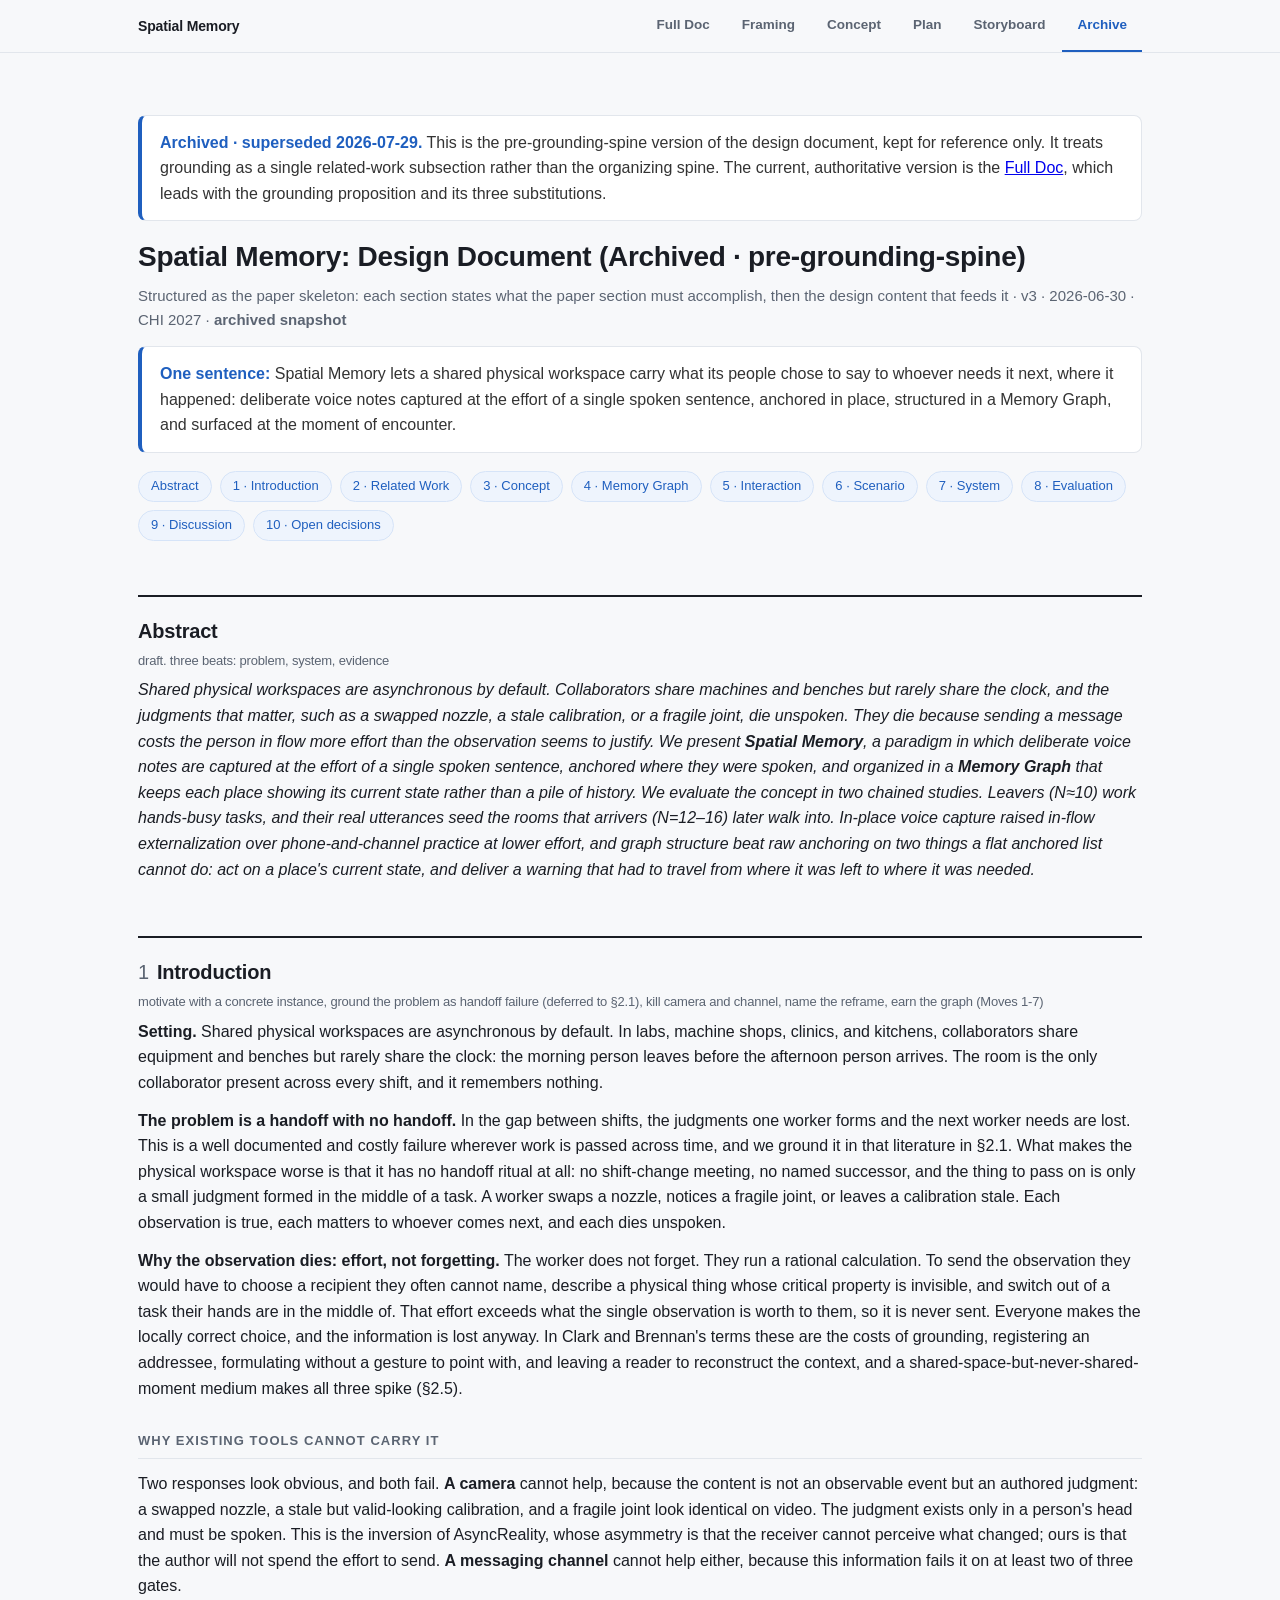
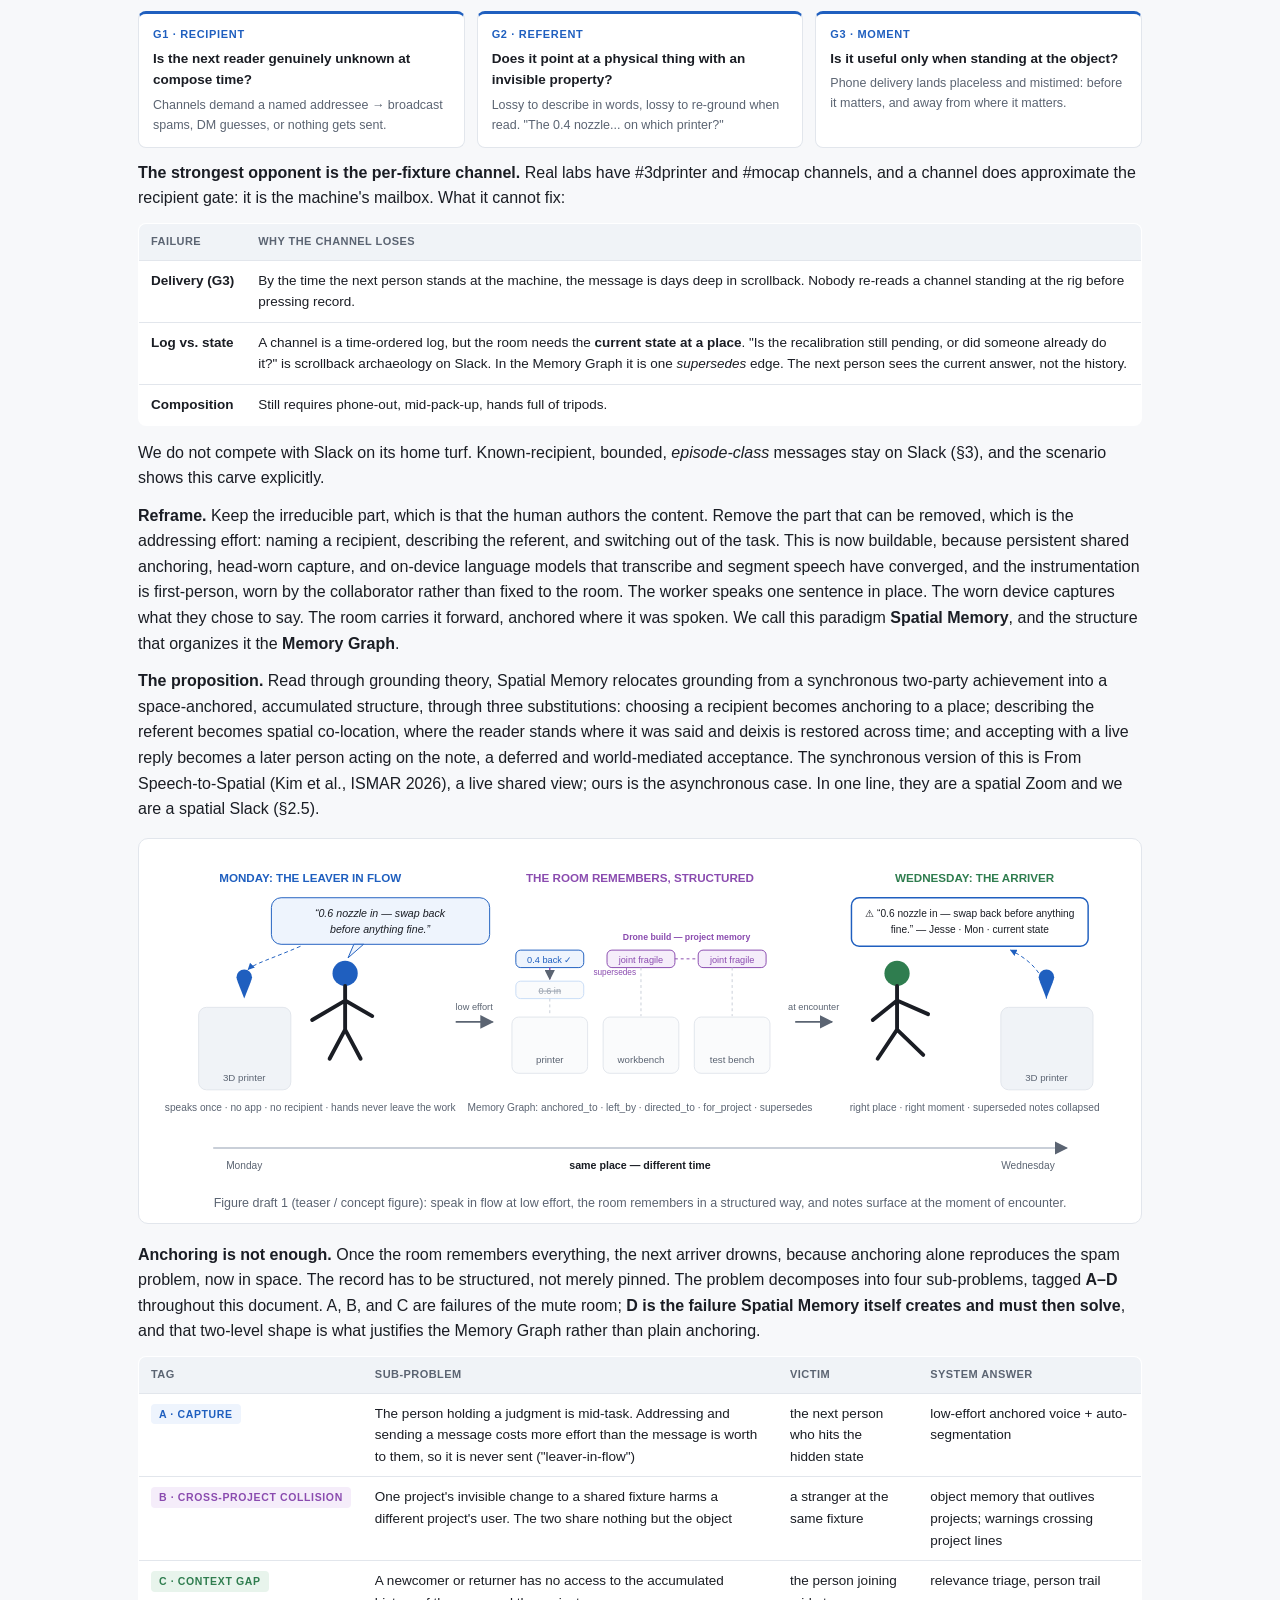
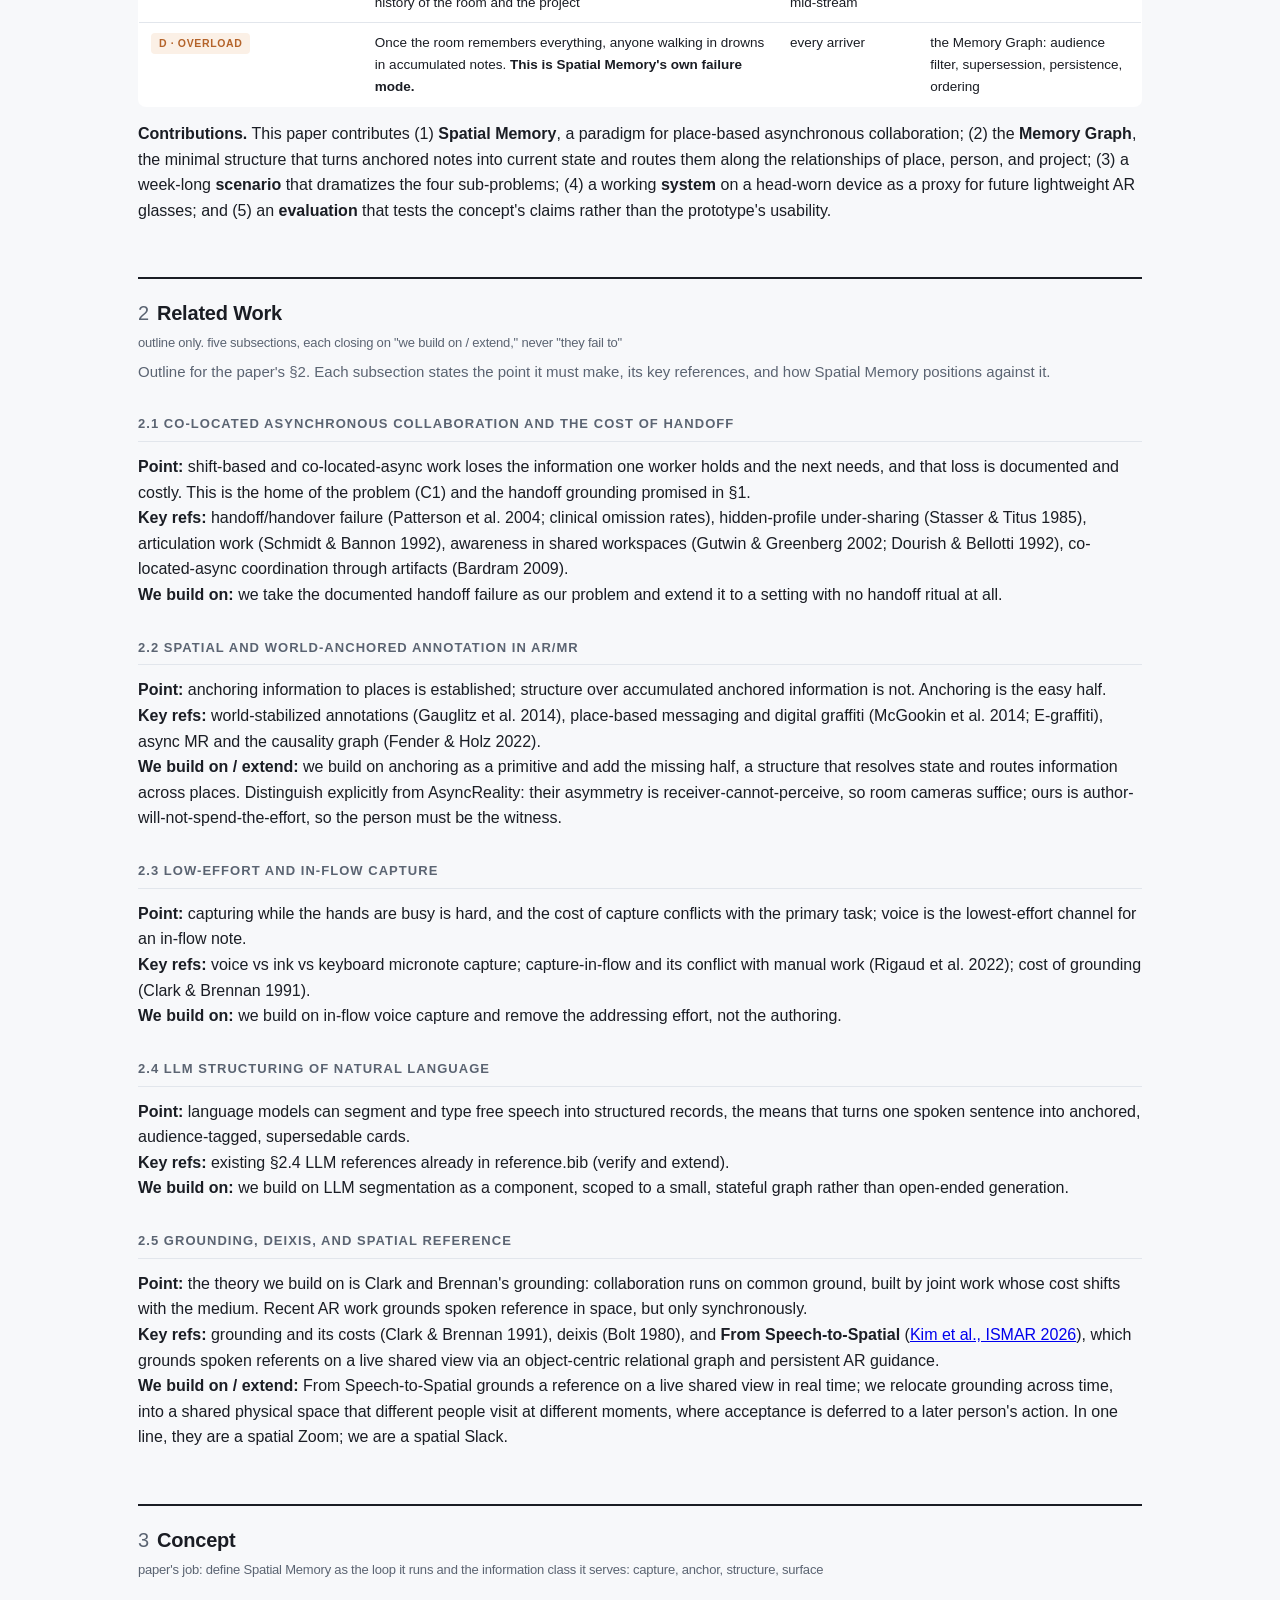
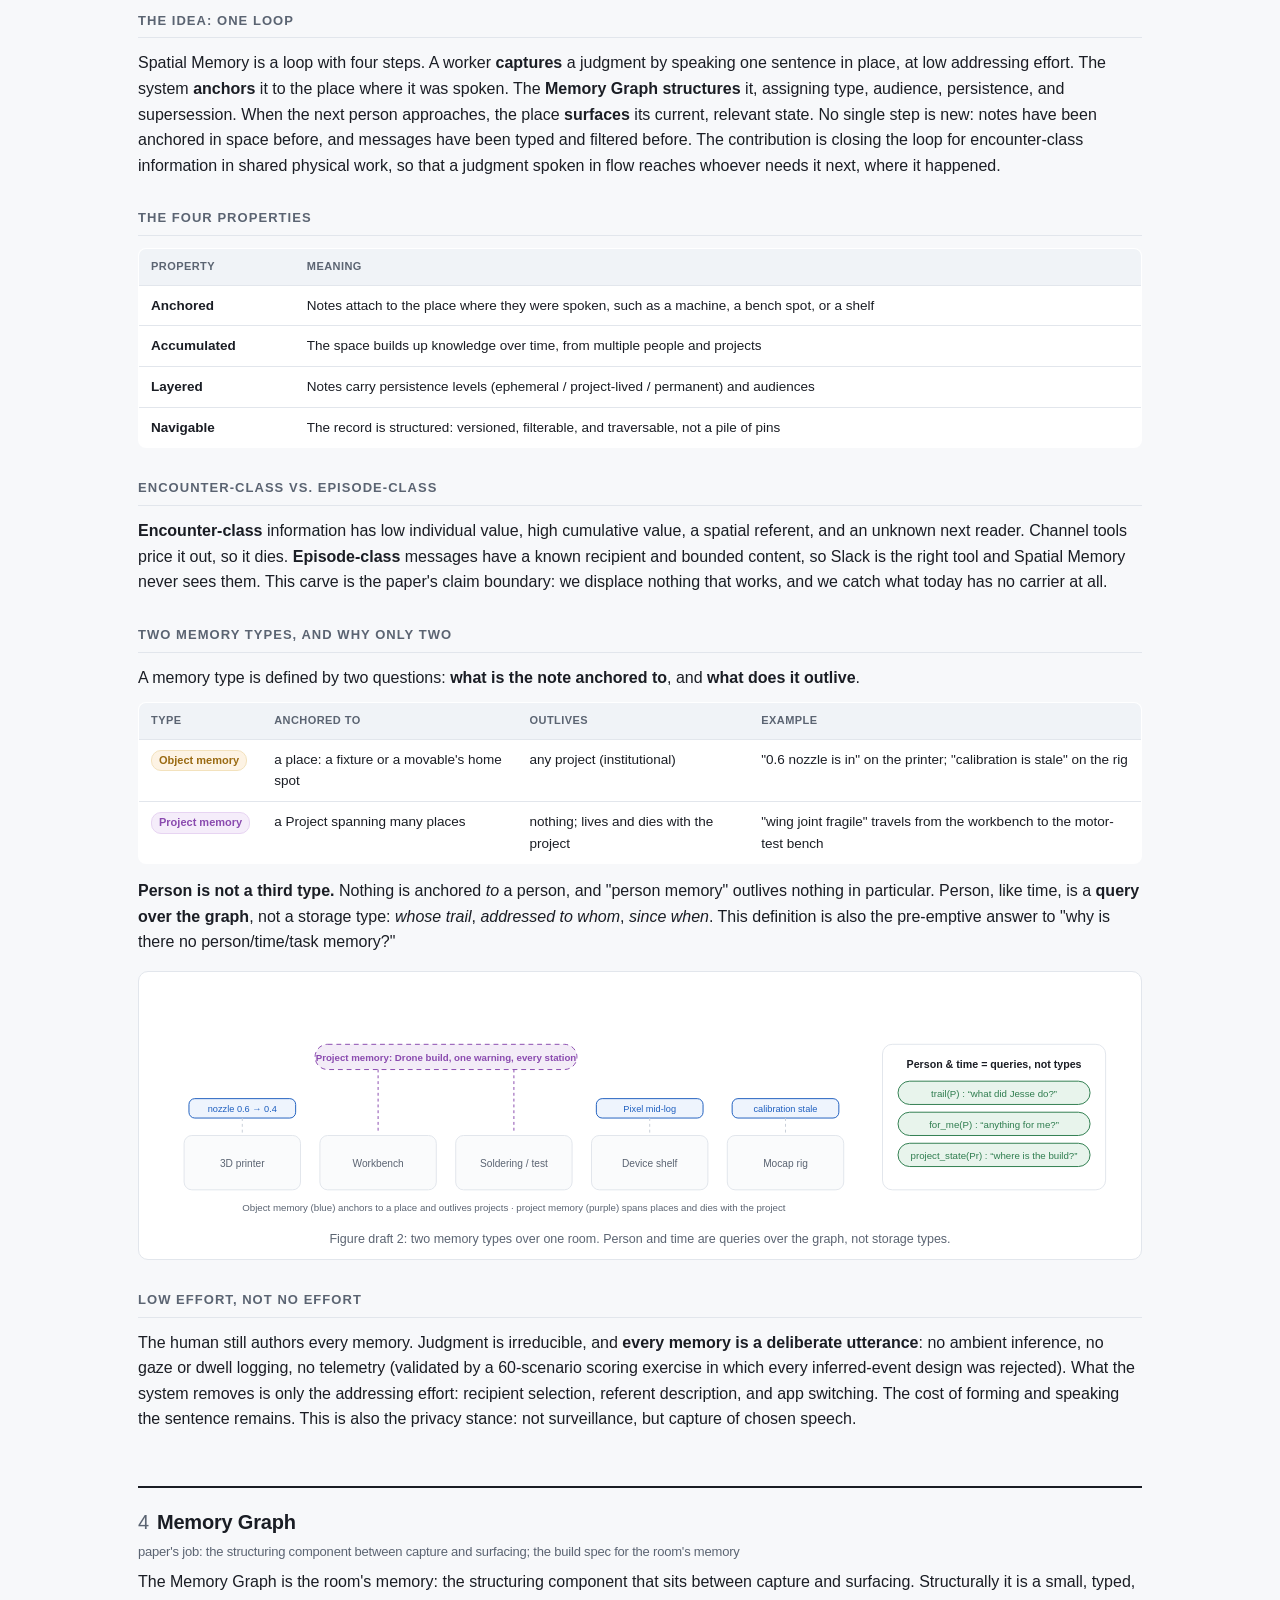
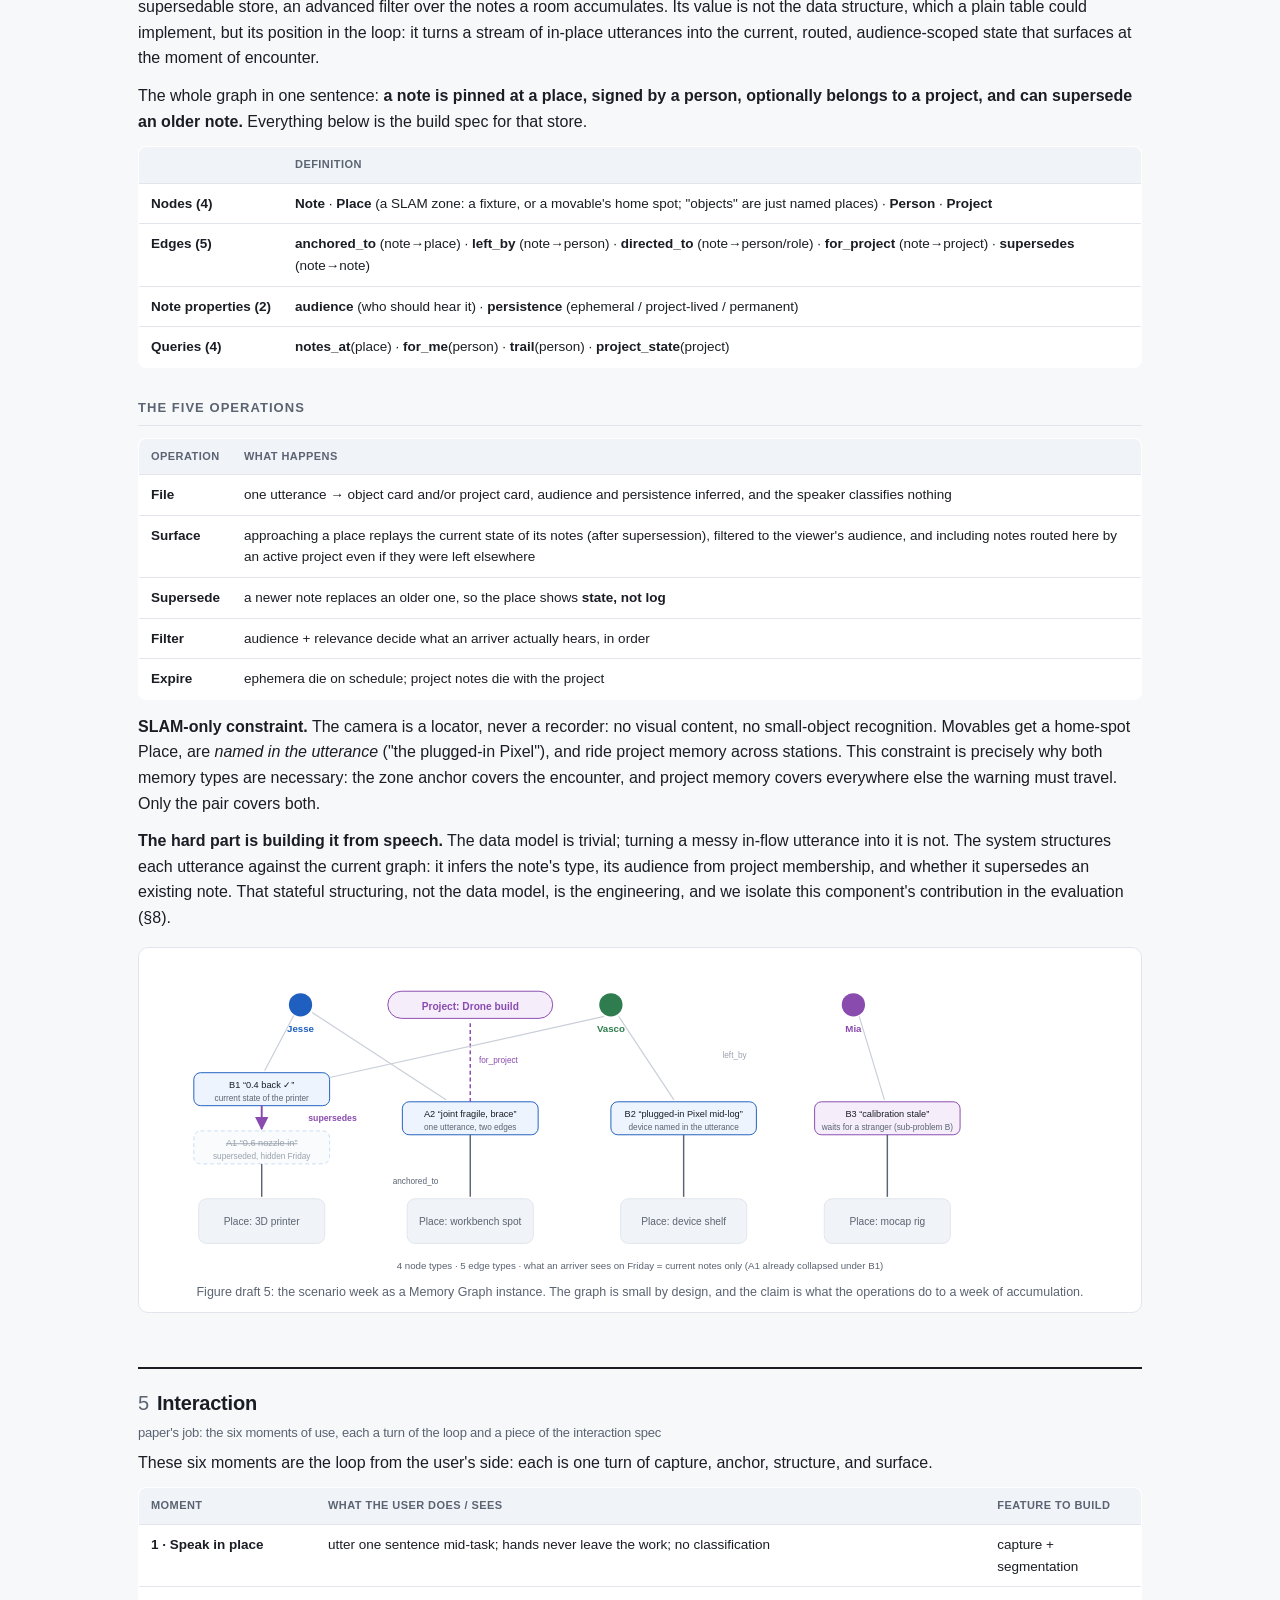
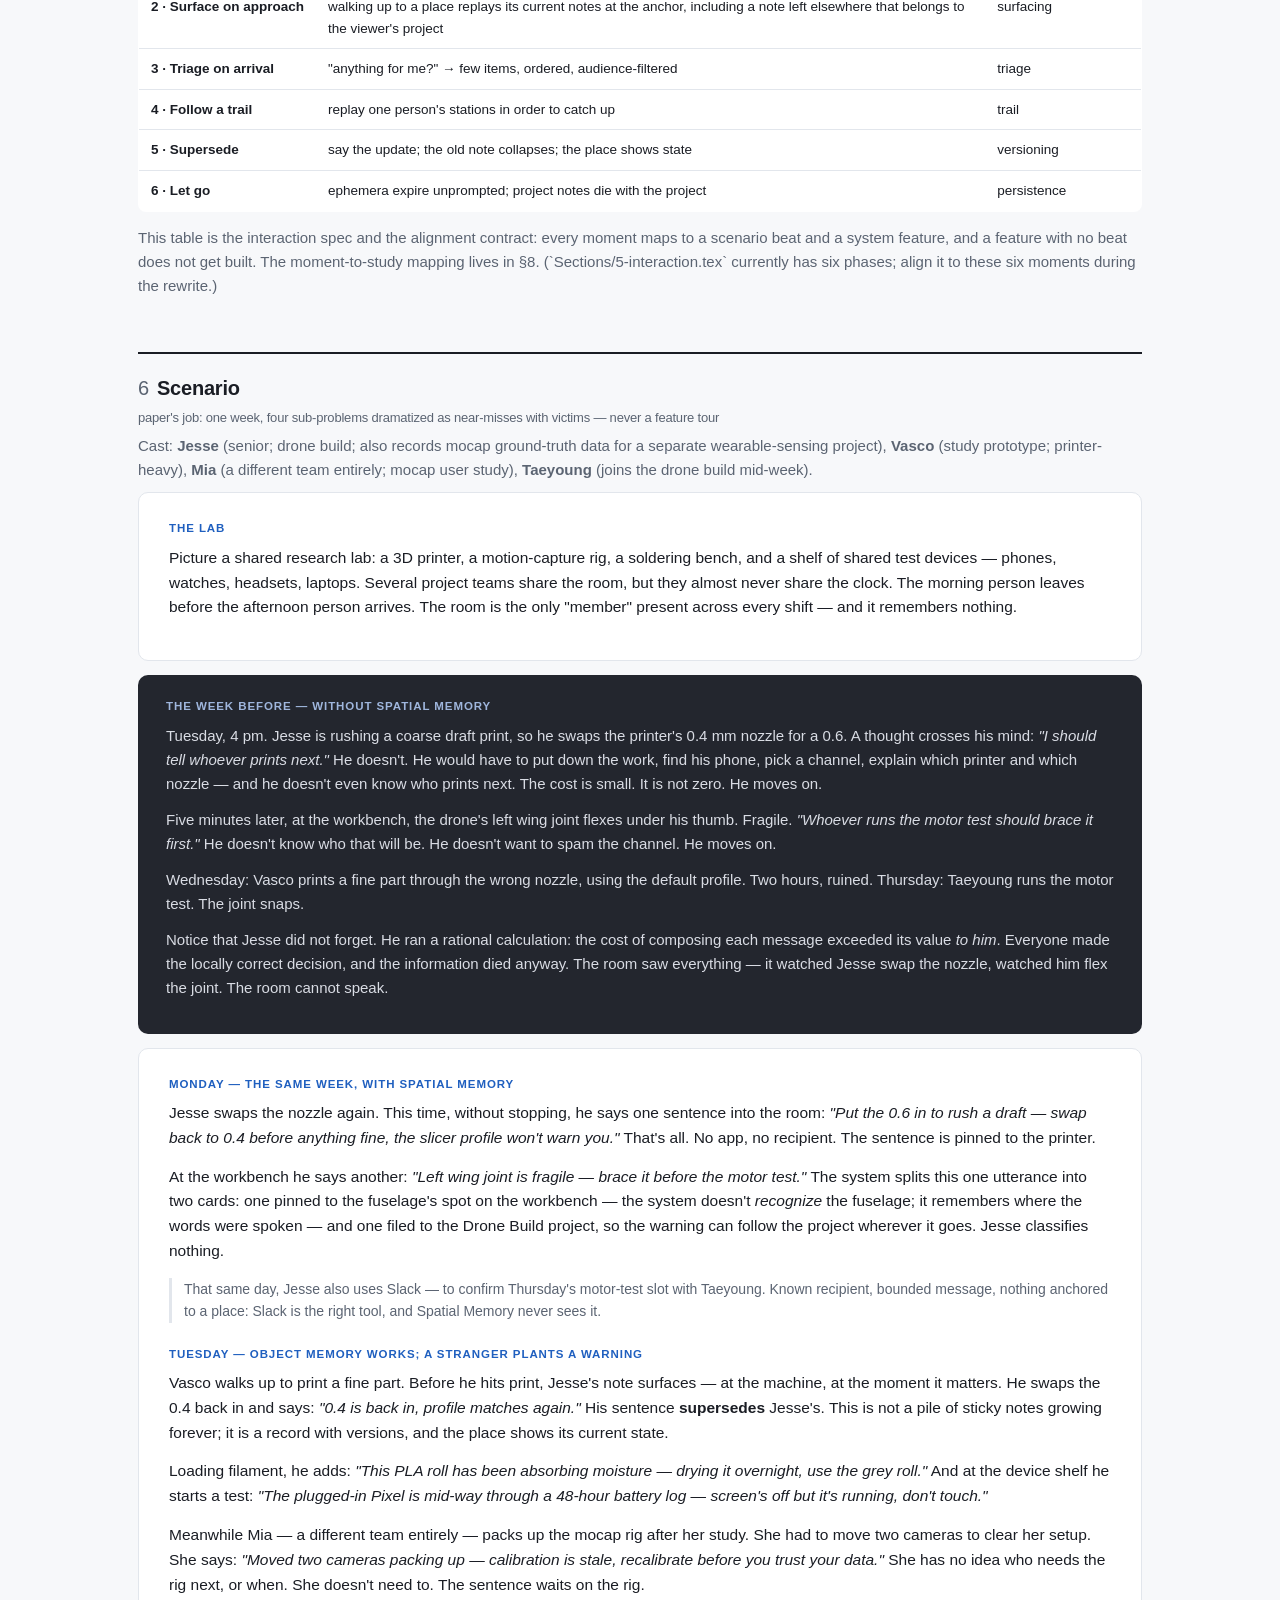
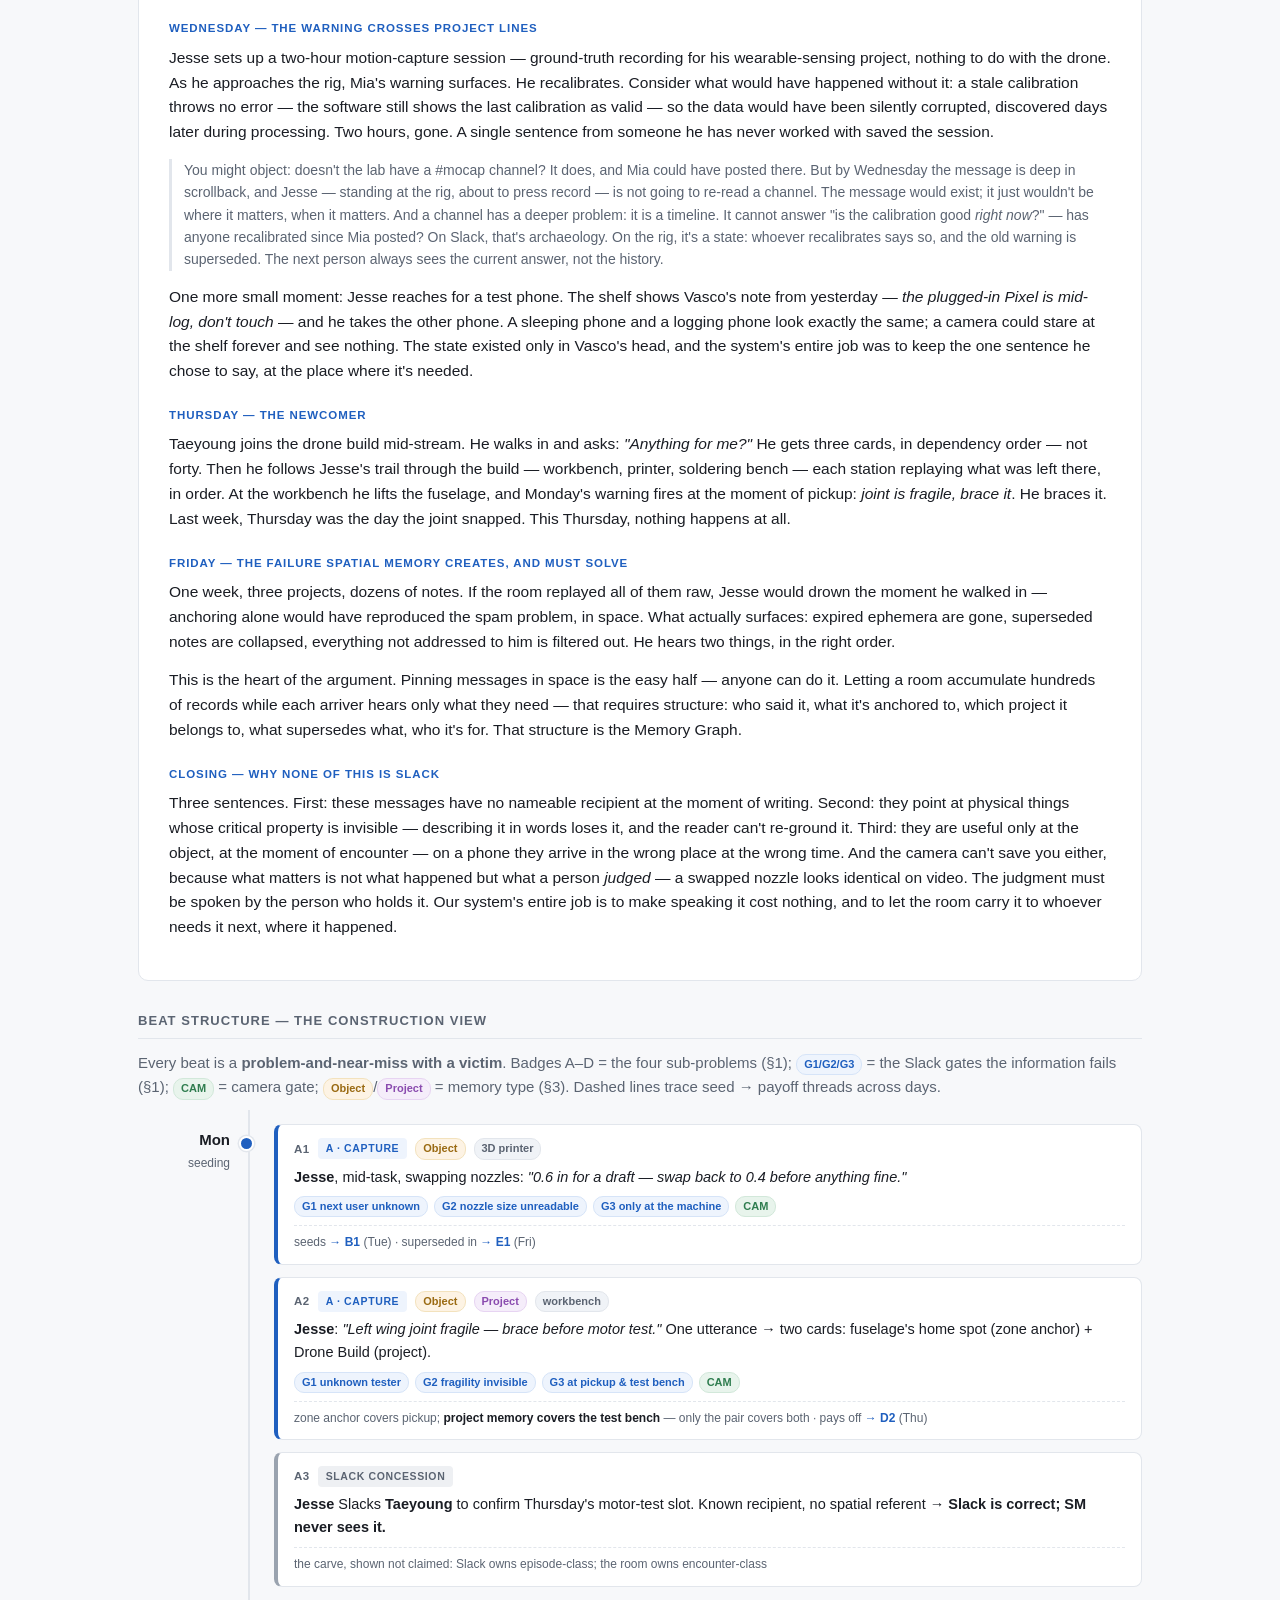
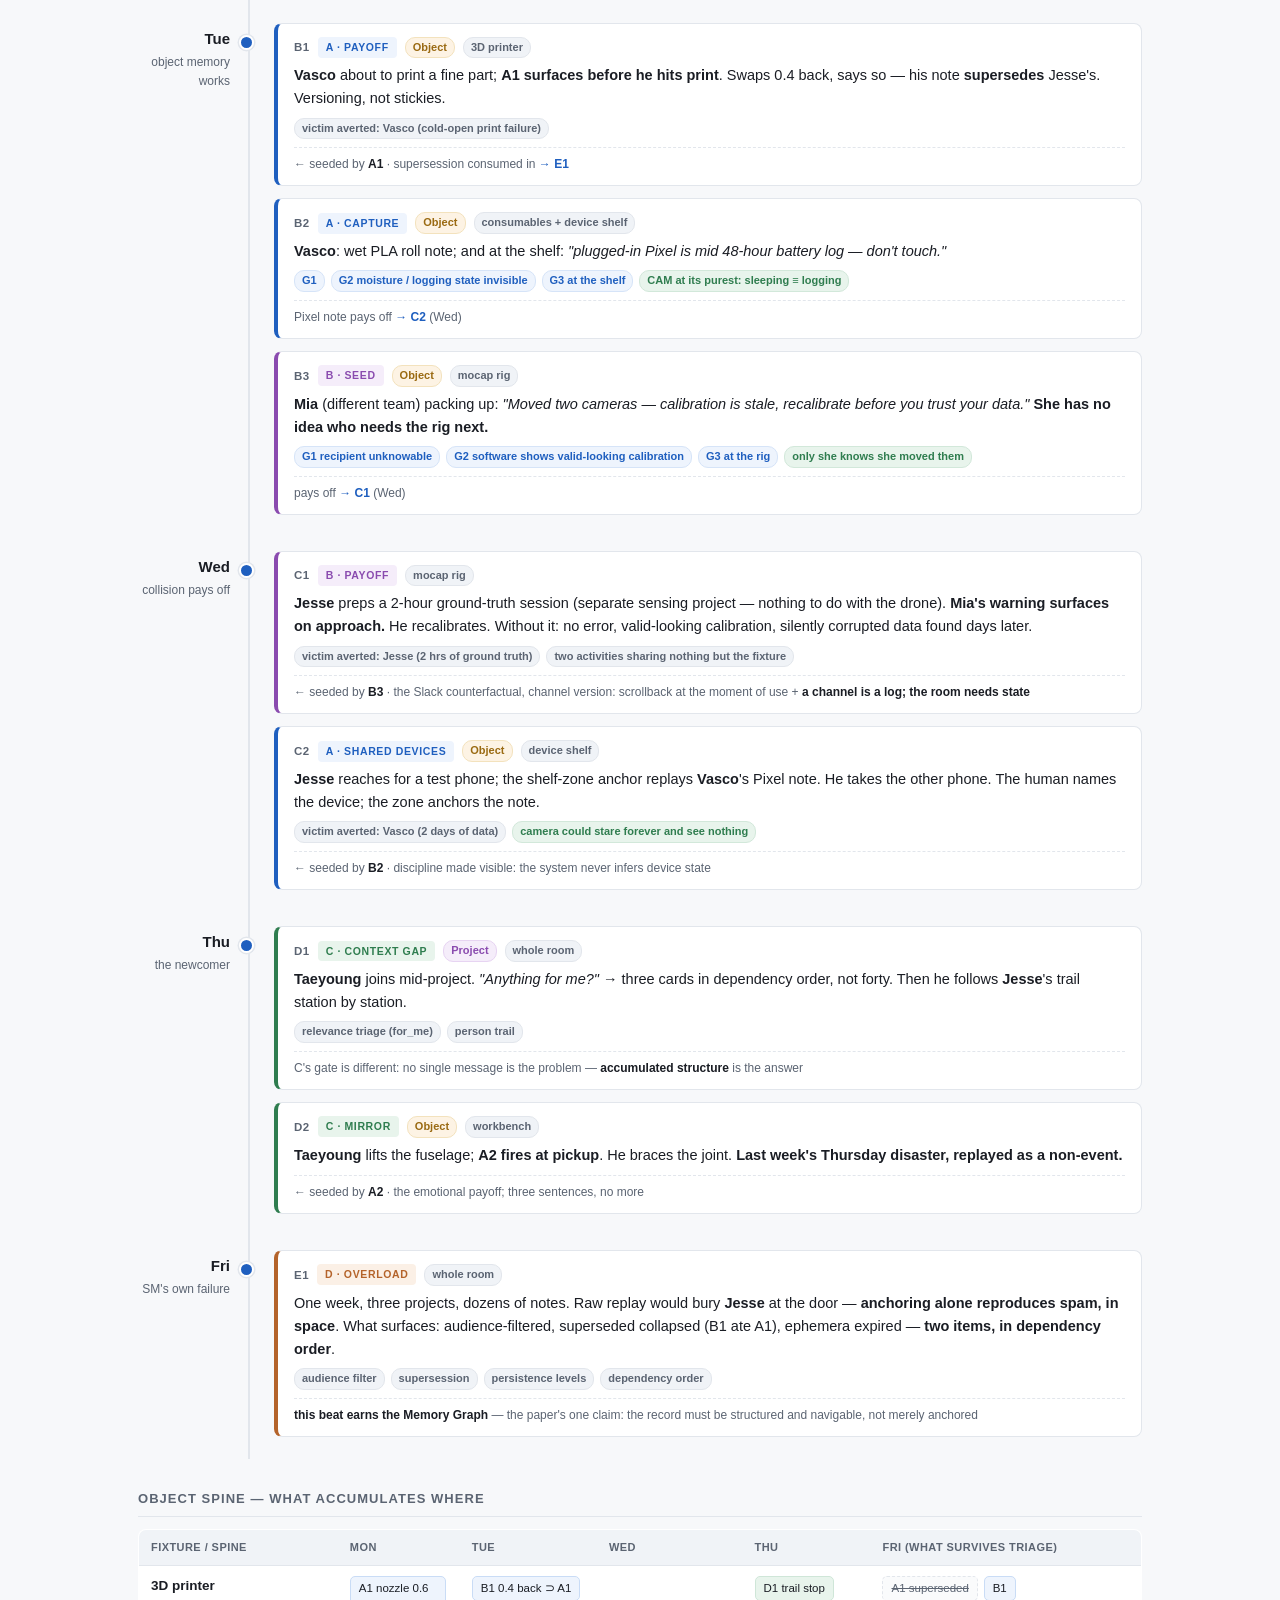
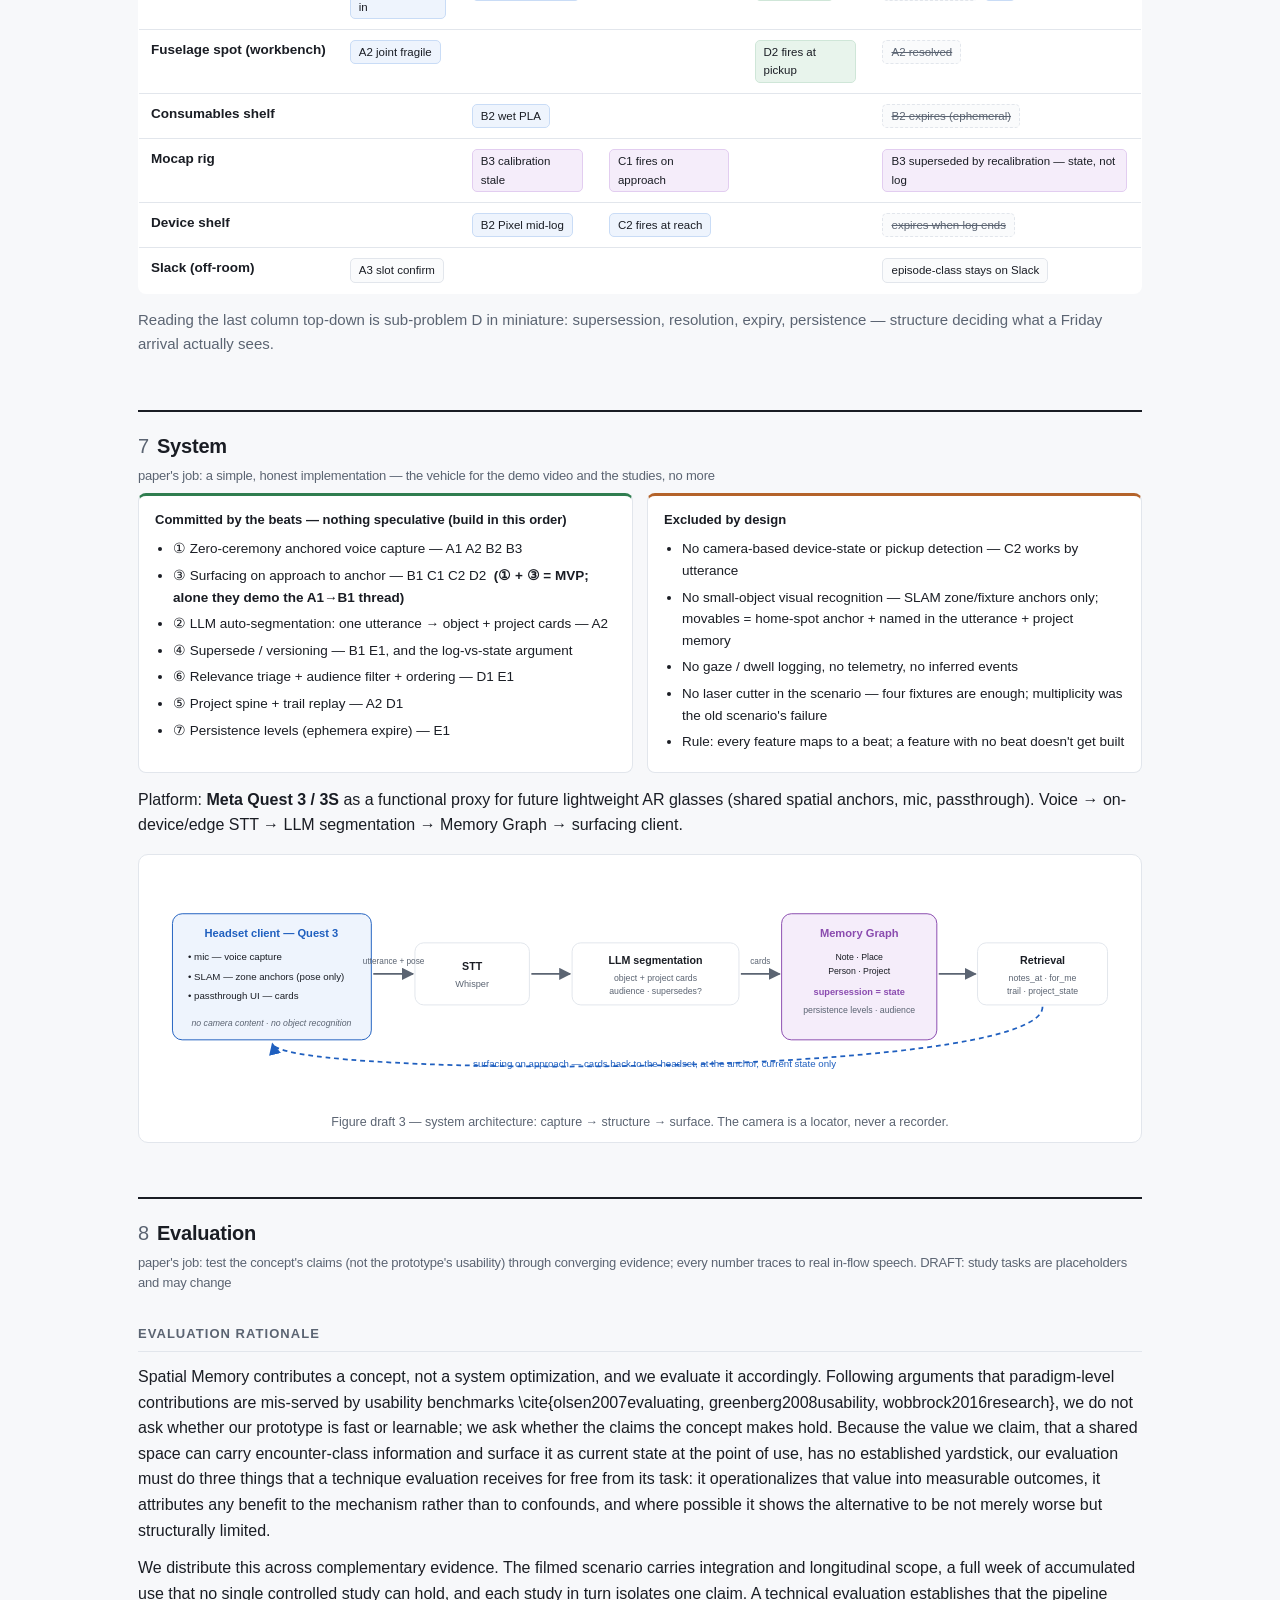
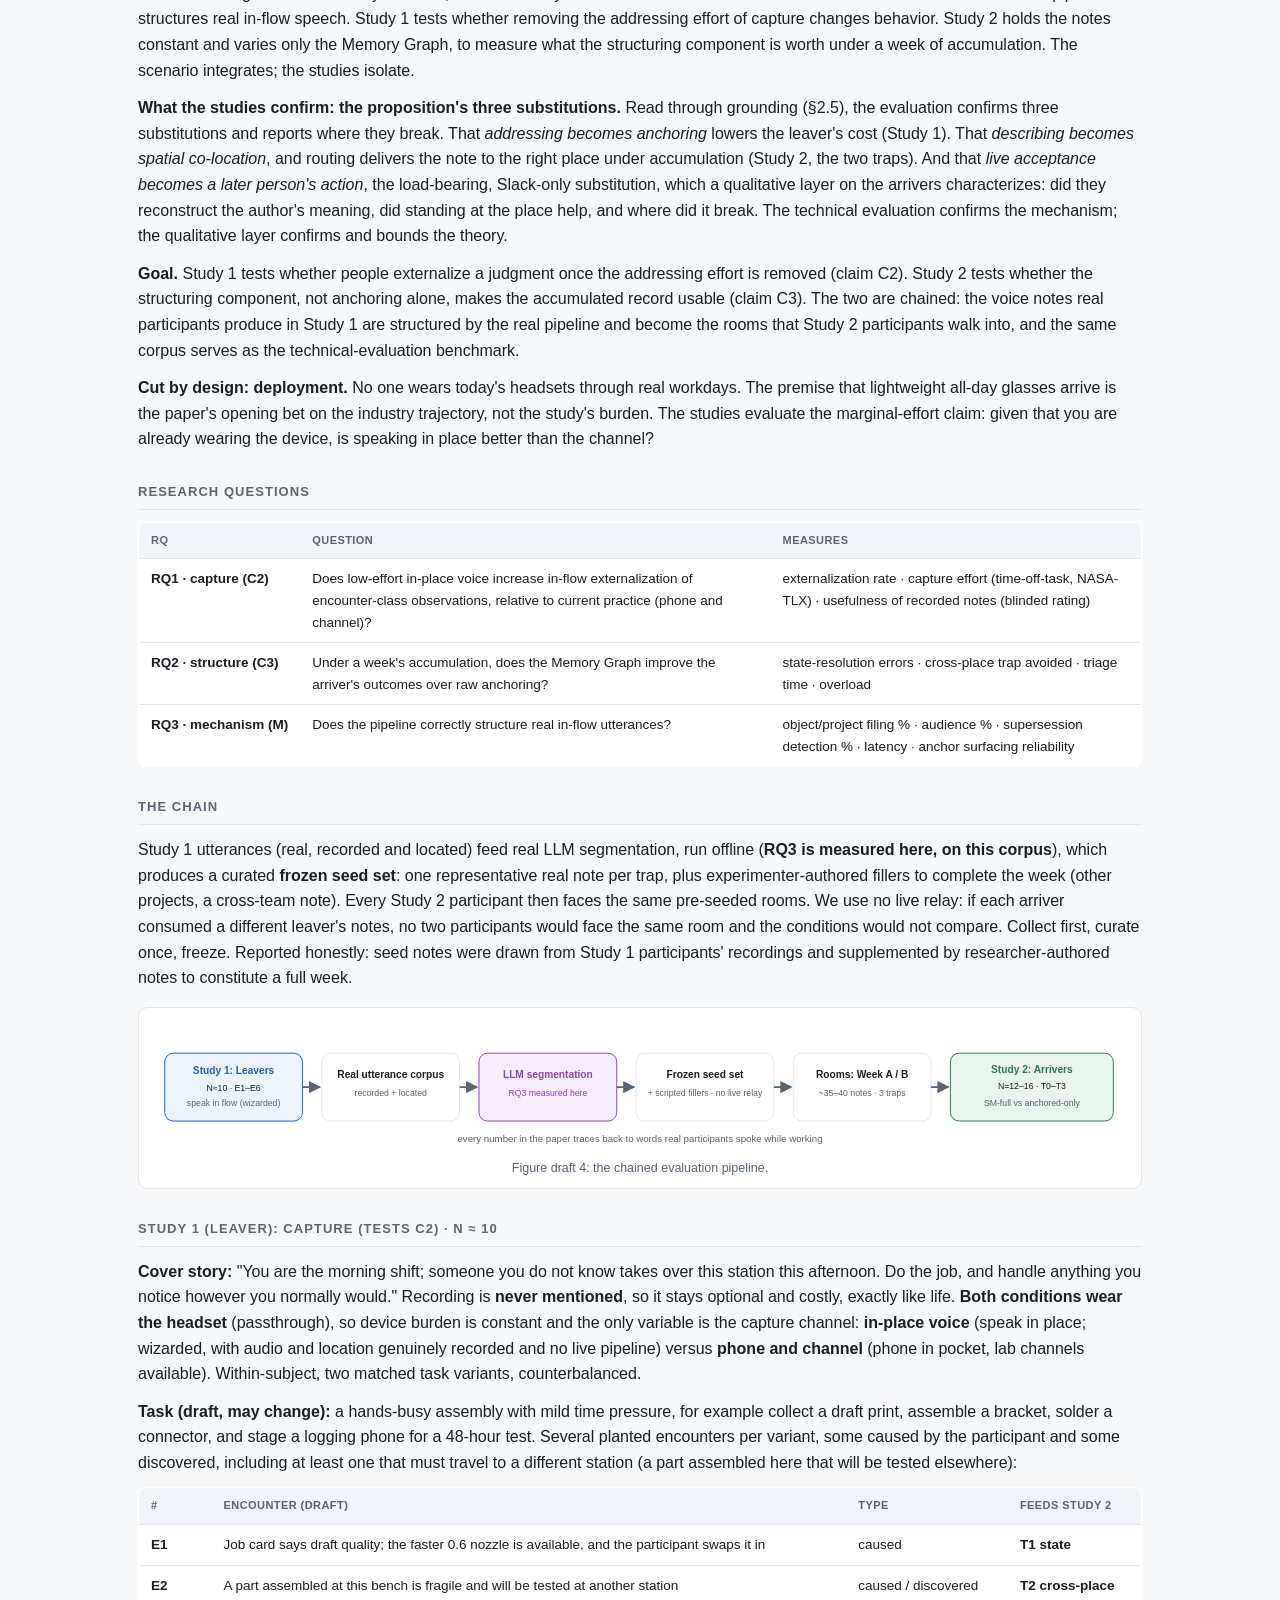
==== archive_fulldoc.html @ 29f33143 "Full Doc: promote grounding from a related-work topic to the paper's spine - §1 leads with thesis/ge" ====
<!DOCTYPE html>
<html lang="en">
<head>
<meta charset="UTF-8">
<meta name="viewport" content="width=device-width, initial-scale=1.0">
<title>Spatial Memory: Design Document (Archived)</title>
<link rel="stylesheet" href="style.css">
</head>
<body>
<nav class="tabs"><div class="tabs-inner">
  <span class="brand">Spatial Memory</span>
  <a href="design_doc.html">Full Doc</a>
  <a href="grounding.html">Framing</a>
  <a href="concept.html">Concept</a>
  <a href="plan.html">Plan</a>
  <a href="storyboard.html">Storyboard</a>
  <a href="archive_fulldoc.html" class="active">Archive</a>
</div></nav>
<div class="wrap">

<div class="hook"><b>Archived · superseded 2026-07-29.</b> This is the pre-grounding-spine version of the design document, kept for reference only. It treats grounding as a single related-work subsection rather than the organizing spine. The current, authoritative version is the <a href="design_doc.html">Full Doc</a>, which leads with the grounding proposition and its three substitutions.</div>

<h1>Spatial Memory: Design Document (Archived · pre-grounding-spine)</h1>
<p class="sub">Structured as the paper skeleton: each section states what the paper section must accomplish, then the design content that feeds it · v3 · 2026-06-30 · CHI 2027 · <b>archived snapshot</b></p>

<div class="hook"><b>One sentence:</b> Spatial Memory lets a shared physical workspace carry what its people chose to say to whoever needs it next, where it happened: deliberate voice notes captured at the effort of a single spoken sentence, anchored in place, structured in a Memory Graph, and surfaced at the moment of encounter.</div>

<div class="toc">
  <a href="#sa">Abstract</a>
  <a href="#s1">1 · Introduction</a>
  <a href="#s2">2 · Related Work</a>
  <a href="#s3">3 · Concept</a>
  <a href="#s4">4 · Memory Graph</a>
  <a href="#s5">5 · Interaction</a>
  <a href="#s6">6 · Scenario</a>
  <a href="#s7">7 · System</a>
  <a href="#s8">8 · Evaluation</a>
  <a href="#s9">9 · Discussion</a>
  <a href="#s10">10 · Open decisions</a>
</div>

<!-- ============================================================ -->
<h2 id="sa">Abstract <span class="job">draft. three beats: problem, system, evidence</span></h2>
<p><i>Shared physical workspaces are asynchronous by default. Collaborators share machines and benches but rarely share the clock, and the judgments that matter, such as a swapped nozzle, a stale calibration, or a fragile joint, die unspoken. They die because sending a message costs the person in flow more effort than the observation seems to justify. We present <b>Spatial Memory</b>, a paradigm in which deliberate voice notes are captured at the effort of a single spoken sentence, anchored where they were spoken, and organized in a <b>Memory Graph</b> that keeps each place showing its current state rather than a pile of history. We evaluate the concept in two chained studies. Leavers (N≈10) work hands-busy tasks, and their real utterances seed the rooms that arrivers (N=12–16) later walk into. In-place voice capture raised in-flow externalization over phone-and-channel practice at lower effort, and graph structure beat raw anchoring on two things a flat anchored list cannot do: act on a place's current state, and deliver a warning that had to travel from where it was left to where it was needed.</i></p>

<!-- ============================================================ -->
<h2 id="s1"><span class="no">1</span>Introduction <span class="job">motivate with a concrete instance, ground the problem as handoff failure (deferred to §2.1), kill camera and channel, name the reframe, earn the graph (Moves 1-7)</span></h2>

<p><b>Setting.</b> Shared physical workspaces are asynchronous by default. In labs, machine shops, clinics, and kitchens, collaborators share equipment and benches but rarely share the clock: the morning person leaves before the afternoon person arrives. The room is the only collaborator present across every shift, and it remembers nothing.</p>

<p><b>The problem is a handoff with no handoff.</b> In the gap between shifts, the judgments one worker forms and the next worker needs are lost. This is a well documented and costly failure wherever work is passed across time, and we ground it in that literature in §2.1. What makes the physical workspace worse is that it has no handoff ritual at all: no shift-change meeting, no named successor, and the thing to pass on is only a small judgment formed in the middle of a task. A worker swaps a nozzle, notices a fragile joint, or leaves a calibration stale. Each observation is true, each matters to whoever comes next, and each dies unspoken.</p>

<p><b>Why the observation dies: effort, not forgetting.</b> The worker does not forget. They run a rational calculation. To send the observation they would have to choose a recipient they often cannot name, describe a physical thing whose critical property is invisible, and switch out of a task their hands are in the middle of. That effort exceeds what the single observation is worth to them, so it is never sent. Everyone makes the locally correct choice, and the information is lost anyway. In Clark and Brennan's terms these are the costs of grounding, registering an addressee, formulating without a gesture to point with, and leaving a reader to reconstruct the context, and a shared-space-but-never-shared-moment medium makes all three spike (§2.5).</p>

<h3>Why existing tools cannot carry it</h3>
<p>Two responses look obvious, and both fail. <b>A camera</b> cannot help, because the content is not an observable event but an authored judgment: a swapped nozzle, a stale but valid-looking calibration, and a fragile joint look identical on video. The judgment exists only in a person's head and must be spoken. This is the inversion of AsyncReality, whose asymmetry is that the receiver cannot perceive what changed; ours is that the author will not spend the effort to send. <b>A messaging channel</b> cannot help either, because this information fails it on at least two of three gates.</p>
<div class="gates">
  <div class="gate-card"><div class="g">G1 · Recipient</div><div class="q">Is the next reader genuinely unknown at compose time?</div><p>Channels demand a named addressee → broadcast spams, DM guesses, or nothing gets sent.</p></div>
  <div class="gate-card"><div class="g">G2 · Referent</div><div class="q">Does it point at a physical thing with an invisible property?</div><p>Lossy to describe in words, lossy to re-ground when read. "The 0.4 nozzle... on which printer?"</p></div>
  <div class="gate-card"><div class="g">G3 · Moment</div><div class="q">Is it useful only when standing at the object?</div><p>Phone delivery lands placeless and mistimed: before it matters, and away from where it matters.</p></div>
</div>
<p><b>The strongest opponent is the per-fixture channel.</b> Real labs have #3dprinter and #mocap channels, and a channel does approximate the recipient gate: it is the machine's mailbox. What it cannot fix:</p>
<table>
  <tr><th>Failure</th><th>Why the channel loses</th></tr>
  <tr><td class="k">Delivery (G3)</td><td>By the time the next person stands at the machine, the message is days deep in scrollback. Nobody re-reads a channel standing at the rig before pressing record.</td></tr>
  <tr><td class="k">Log vs. state</td><td>A channel is a time-ordered log, but the room needs the <b>current state at a place</b>. "Is the recalibration still pending, or did someone already do it?" is scrollback archaeology on Slack. In the Memory Graph it is one <i>supersedes</i> edge. The next person sees the current answer, not the history.</td></tr>
  <tr><td class="k">Composition</td><td>Still requires phone-out, mid-pack-up, hands full of tripods.</td></tr>
</table>
<p>We do not compete with Slack on its home turf. Known-recipient, bounded, <i>episode-class</i> messages stay on Slack (§3), and the scenario shows this carve explicitly.</p>

<p><b>Reframe.</b> Keep the irreducible part, which is that the human authors the content. Remove the part that can be removed, which is the addressing effort: naming a recipient, describing the referent, and switching out of the task. This is now buildable, because persistent shared anchoring, head-worn capture, and on-device language models that transcribe and segment speech have converged, and the instrumentation is first-person, worn by the collaborator rather than fixed to the room. The worker speaks one sentence in place. The worn device captures what they chose to say. The room carries it forward, anchored where it was spoken. We call this paradigm <b>Spatial Memory</b>, and the structure that organizes it the <b>Memory Graph</b>.</p>

<p><b>The proposition.</b> Read through grounding theory, Spatial Memory relocates grounding from a synchronous two-party achievement into a space-anchored, accumulated structure, through three substitutions: choosing a recipient becomes anchoring to a place; describing the referent becomes spatial co-location, where the reader stands where it was said and deixis is restored across time; and accepting with a live reply becomes a later person acting on the note, a deferred and world-mediated acceptance. The synchronous version of this is From Speech-to-Spatial (Kim et al., ISMAR 2026), a live shared view; ours is the asynchronous case. In one line, they are a spatial Zoom and we are a spatial Slack (§2.5).</p>

<figure>
<svg viewBox="0 0 1000 340" xmlns="http://www.w3.org/2000/svg" role="img">
  <defs>
    <marker id="ah" viewBox="0 0 10 10" refX="9" refY="5" markerWidth="7" markerHeight="7" orient="auto-start-reverse"><path d="M0 0L10 5L0 10z" fill="#5b6472"/></marker>
    <marker id="ahb" viewBox="0 0 10 10" refX="9" refY="5" markerWidth="7" markerHeight="7" orient="auto-start-reverse"><path d="M0 0L10 5L0 10z" fill="#1f5fbf"/></marker>
  </defs>
  <text x="160" y="26" text-anchor="middle" font-size="12" font-weight="700" fill="#1f5fbf">MONDAY: THE LEAVER IN FLOW</text>
  <text x="500" y="26" text-anchor="middle" font-size="12" font-weight="700" fill="#8a4baf">THE ROOM REMEMBERS, STRUCTURED</text>
  <text x="845" y="26" text-anchor="middle" font-size="12" font-weight="700" fill="#2f7d4f">WEDNESDAY: THE ARRIVER</text>

  <rect x="45" y="155" width="95" height="85" rx="8" fill="#f0f3f7" stroke="#e2e6ec"/>
  <text x="92" y="231" text-anchor="middle" font-size="10" fill="#5b6472">3D printer</text>
  <circle cx="92" cy="124" r="8" fill="#1f5fbf"/><path d="M85 128 L92 146 L99 128 z" fill="#1f5fbf"/>
  <circle cx="196" cy="120" r="13" fill="#1f5fbf"/>
  <path d="M196 133 V178 M196 148 L162 168 M196 148 L224 164 M196 178 L180 208 M196 178 L212 208" stroke="#1a1d24" stroke-width="4" fill="none" stroke-linecap="round"/>
  <rect x="120" y="42" width="225" height="48" rx="10" fill="#eef4fd" stroke="#1f5fbf"/>
  <path d="M205 90 l-6 14 l16 -14 z" fill="#eef4fd" stroke="#1f5fbf"/>
  <text x="232" y="62" text-anchor="middle" font-size="11" font-style="italic" fill="#1a1d24">&#8220;0.6 nozzle in &#8212; swap back</text>
  <text x="232" y="78" text-anchor="middle" font-size="11" font-style="italic" fill="#1a1d24">before anything fine.&#8221;</text>
  <path d="M150 92 C 120 105, 102 110, 96 116" stroke="#1f5fbf" stroke-dasharray="4 3" fill="none" marker-end="url(#ahb)"/>
  <text x="160" y="262" text-anchor="middle" font-size="10.5" fill="#5b6472">speaks once &#183; no app &#183; no recipient &#183; hands never leave the work</text>

  <line x1="310" y1="170" x2="348" y2="170" stroke="#5b6472" stroke-width="2" marker-end="url(#ah)"/>
  <text x="329" y="158" text-anchor="middle" font-size="9.5" fill="#5b6472">low effort</text>

  <rect x="368" y="165" width="78" height="58" rx="7" fill="#fafbfc" stroke="#e2e6ec"/>
  <text x="407" y="212" text-anchor="middle" font-size="10" fill="#5b6472">printer</text>
  <rect x="462" y="165" width="78" height="58" rx="7" fill="#fafbfc" stroke="#e2e6ec"/>
  <text x="501" y="212" text-anchor="middle" font-size="10" fill="#5b6472">workbench</text>
  <rect x="556" y="165" width="78" height="58" rx="7" fill="#fafbfc" stroke="#e2e6ec"/>
  <text x="595" y="212" text-anchor="middle" font-size="10" fill="#5b6472">test bench</text>

  <rect x="372" y="128" width="70" height="18" rx="5" fill="#fafbfc" stroke="#c9dcf6"/>
  <text x="407" y="141" text-anchor="middle" font-size="9.5" fill="#9aa3af" text-decoration="line-through">0.6 in</text>
  <rect x="372" y="96" width="70" height="18" rx="5" fill="#eef4fd" stroke="#1f5fbf"/>
  <text x="407" y="109" text-anchor="middle" font-size="9.5" fill="#1f5fbf">0.4 back &#10003;</text>
  <line x1="407" y1="114" x2="407" y2="126" stroke="#8a4baf" stroke-width="1.5" marker-end="url(#ah)"/>
  <text x="452" y="122" font-size="8.5" fill="#8a4baf">supersedes</text>

  <text x="548" y="86" text-anchor="middle" font-size="9" fill="#8a4baf" font-weight="700">Drone build &#8212; project memory</text>
  <rect x="466" y="96" width="70" height="18" rx="5" fill="#f5edfa" stroke="#8a4baf"/>
  <text x="501" y="109" text-anchor="middle" font-size="9.5" fill="#8a4baf">joint fragile</text>
  <rect x="560" y="96" width="70" height="18" rx="5" fill="#f5edfa" stroke="#8a4baf"/>
  <text x="595" y="109" text-anchor="middle" font-size="9.5" fill="#8a4baf">joint fragile</text>
  <line x1="536" y1="105" x2="560" y2="105" stroke="#8a4baf" stroke-dasharray="3 3"/>
  <line x1="407" y1="146" x2="407" y2="164" stroke="#c9cfd8" stroke-dasharray="3 3"/>
  <line x1="501" y1="114" x2="501" y2="164" stroke="#c9cfd8" stroke-dasharray="3 3"/>
  <line x1="595" y1="114" x2="595" y2="164" stroke="#c9cfd8" stroke-dasharray="3 3"/>
  <text x="500" y="262" text-anchor="middle" font-size="10.5" fill="#5b6472">Memory Graph: anchored_to &#183; left_by &#183; directed_to &#183; for_project &#183; supersedes</text>

  <line x1="660" y1="170" x2="698" y2="170" stroke="#5b6472" stroke-width="2" marker-end="url(#ah)"/>
  <text x="679" y="158" text-anchor="middle" font-size="9.5" fill="#5b6472">at encounter</text>

  <rect x="872" y="155" width="95" height="85" rx="8" fill="#f0f3f7" stroke="#e2e6ec"/>
  <text x="919" y="231" text-anchor="middle" font-size="10" fill="#5b6472">3D printer</text>
  <circle cx="919" cy="124" r="8" fill="#1f5fbf"/><path d="M912 128 L919 146 L926 128 z" fill="#1f5fbf"/>
  <circle cx="765" cy="120" r="13" fill="#2f7d4f"/>
  <path d="M765 133 V178 M765 148 L797 162 M765 148 L740 168 M765 178 L745 208 M765 178 L792 204" stroke="#1a1d24" stroke-width="4" fill="none" stroke-linecap="round"/>
  <rect x="718" y="42" width="244" height="50" rx="8" fill="#ffffff" stroke="#1f5fbf" stroke-width="1.5"/>
  <text x="840" y="62" text-anchor="middle" font-size="10.5" fill="#1a1d24">&#9888; &#8220;0.6 nozzle in &#8212; swap back before anything</text>
  <text x="840" y="78" text-anchor="middle" font-size="10.5" fill="#1a1d24">fine.&#8221; &#8212; Jesse &#183; Mon &#183; current state</text>
  <path d="M919 146 C 919 120, 900 105, 882 96" stroke="#1f5fbf" stroke-dasharray="4 3" fill="none" marker-end="url(#ahb)"/>
  <text x="845" y="262" text-anchor="middle" font-size="10.5" fill="#5b6472">right place &#183; right moment &#183; superseded notes collapsed</text>

  <line x1="60" y1="300" x2="940" y2="300" stroke="#c9cfd8" stroke-width="2" marker-end="url(#ah)"/>
  <text x="92" y="322" text-anchor="middle" font-size="10.5" fill="#5b6472">Monday</text>
  <text x="500" y="322" text-anchor="middle" font-size="11" font-weight="600" fill="#1a1d24">same place &#8212; different time</text>
  <text x="900" y="322" text-anchor="middle" font-size="10.5" fill="#5b6472">Wednesday</text>
</svg>
<figcaption>Figure draft 1 (teaser / concept figure): speak in flow at low effort, the room remembers in a structured way, and notes surface at the moment of encounter.</figcaption>
</figure>

<p><b>Anchoring is not enough.</b> Once the room remembers everything, the next arriver drowns, because anchoring alone reproduces the spam problem, now in space. The record has to be structured, not merely pinned. The problem decomposes into four sub-problems, tagged <b>A–D</b> throughout this document. A, B, and C are failures of the mute room; <b>D is the failure Spatial Memory itself creates and must then solve</b>, and that two-level shape is what justifies the Memory Graph rather than plain anchoring.</p>
<table>
  <tr><th>Tag</th><th>Sub-problem</th><th>Victim</th><th>System answer</th></tr>
  <tr><td class="k"><span class="badge bA">A · Capture</span></td><td>The person holding a judgment is mid-task. Addressing and sending a message costs more effort than the message is worth to them, so it is never sent ("leaver-in-flow")</td><td>the next person who hits the hidden state</td><td>low-effort anchored voice + auto-segmentation</td></tr>
  <tr><td class="k"><span class="badge bB">B · Cross-project collision</span></td><td>One project's invisible change to a shared fixture harms a different project's user. The two share nothing but the object</td><td>a stranger at the same fixture</td><td>object memory that outlives projects; warnings crossing project lines</td></tr>
  <tr><td class="k"><span class="badge bC">C · Context gap</span></td><td>A newcomer or returner has no access to the accumulated history of the room and the project</td><td>the person joining mid-stream</td><td>relevance triage, person trail</td></tr>
  <tr><td class="k"><span class="badge bD">D · Overload</span></td><td>Once the room remembers everything, anyone walking in drowns in accumulated notes. <b>This is Spatial Memory's own failure mode.</b></td><td>every arriver</td><td>the Memory Graph: audience filter, supersession, persistence, ordering</td></tr>
</table>

<p><b>Contributions.</b> This paper contributes (1) <b>Spatial Memory</b>, a paradigm for place-based asynchronous collaboration; (2) the <b>Memory Graph</b>, the minimal structure that turns anchored notes into current state and routes them along the relationships of place, person, and project; (3) a week-long <b>scenario</b> that dramatizes the four sub-problems; (4) a working <b>system</b> on a head-worn device as a proxy for future lightweight AR glasses; and (5) an <b>evaluation</b> that tests the concept's claims rather than the prototype's usability.</p>

<!-- ============================================================ -->
<h2 id="s2"><span class="no">2</span>Related Work <span class="job">outline only. five subsections, each closing on "we build on / extend," never "they fail to"</span></h2>
<p class="sub">Outline for the paper's §2. Each subsection states the point it must make, its key references, and how Spatial Memory positions against it.</p>

<h3>2.1 Co-located asynchronous collaboration and the cost of handoff</h3>
<p><b>Point:</b> shift-based and co-located-async work loses the information one worker holds and the next needs, and that loss is documented and costly. This is the home of the problem (C1) and the handoff grounding promised in §1.<br>
<b>Key refs:</b> handoff/handover failure (Patterson et al. 2004; clinical omission rates), hidden-profile under-sharing (Stasser &amp; Titus 1985), articulation work (Schmidt &amp; Bannon 1992), awareness in shared workspaces (Gutwin &amp; Greenberg 2002; Dourish &amp; Bellotti 1992), co-located-async coordination through artifacts (Bardram 2009).<br>
<b>We build on:</b> we take the documented handoff failure as our problem and extend it to a setting with no handoff ritual at all.</p>

<h3>2.2 Spatial and world-anchored annotation in AR/MR</h3>
<p><b>Point:</b> anchoring information to places is established; structure over accumulated anchored information is not. Anchoring is the easy half.<br>
<b>Key refs:</b> world-stabilized annotations (Gauglitz et al. 2014), place-based messaging and digital graffiti (McGookin et al. 2014; E-graffiti), async MR and the causality graph (Fender &amp; Holz 2022).<br>
<b>We build on / extend:</b> we build on anchoring as a primitive and add the missing half, a structure that resolves state and routes information across places. Distinguish explicitly from AsyncReality: their asymmetry is receiver-cannot-perceive, so room cameras suffice; ours is author-will-not-spend-the-effort, so the person must be the witness.</p>

<h3>2.3 Low-effort and in-flow capture</h3>
<p><b>Point:</b> capturing while the hands are busy is hard, and the cost of capture conflicts with the primary task; voice is the lowest-effort channel for an in-flow note.<br>
<b>Key refs:</b> voice vs ink vs keyboard micronote capture; capture-in-flow and its conflict with manual work (Rigaud et al. 2022); cost of grounding (Clark &amp; Brennan 1991).<br>
<b>We build on:</b> we build on in-flow voice capture and remove the addressing effort, not the authoring.</p>

<h3>2.4 LLM structuring of natural language</h3>
<p><b>Point:</b> language models can segment and type free speech into structured records, the means that turns one spoken sentence into anchored, audience-tagged, supersedable cards.<br>
<b>Key refs:</b> existing §2.4 LLM references already in reference.bib (verify and extend).<br>
<b>We build on:</b> we build on LLM segmentation as a component, scoped to a small, stateful graph rather than open-ended generation.</p>

<h3>2.5 Grounding, deixis, and spatial reference</h3>
<p><b>Point:</b> the theory we build on is Clark and Brennan's grounding: collaboration runs on common ground, built by joint work whose cost shifts with the medium. Recent AR work grounds spoken reference in space, but only synchronously.<br>
<b>Key refs:</b> grounding and its costs (Clark &amp; Brennan 1991), deixis (Bolt 1980), and <b>From Speech-to-Spatial</b> (<a href="https://arxiv.org/abs/2602.03059">Kim et al., ISMAR 2026</a>), which grounds spoken referents on a live shared view via an object-centric relational graph and persistent AR guidance.<br>
<b>We build on / extend:</b> From Speech-to-Spatial grounds a reference on a live shared view in real time; we relocate grounding across time, into a shared physical space that different people visit at different moments, where acceptance is deferred to a later person's action. In one line, they are a spatial Zoom; we are a spatial Slack.</p>

<!-- ============================================================ -->
<h2 id="s3"><span class="no">3</span>Concept <span class="job">paper's job: define Spatial Memory as the loop it runs and the information class it serves: capture, anchor, structure, surface</span></h2>

<h3>The idea: one loop</h3>
<p>Spatial Memory is a loop with four steps. A worker <b>captures</b> a judgment by speaking one sentence in place, at low addressing effort. The system <b>anchors</b> it to the place where it was spoken. The <b>Memory Graph structures</b> it, assigning type, audience, persistence, and supersession. When the next person approaches, the place <b>surfaces</b> its current, relevant state. No single step is new: notes have been anchored in space before, and messages have been typed and filtered before. The contribution is closing the loop for encounter-class information in shared physical work, so that a judgment spoken in flow reaches whoever needs it next, where it happened.</p>

<h3>The four properties</h3>
<table>
  <tr><th>Property</th><th>Meaning</th></tr>
  <tr><td class="k">Anchored</td><td>Notes attach to the place where they were spoken, such as a machine, a bench spot, or a shelf</td></tr>
  <tr><td class="k">Accumulated</td><td>The space builds up knowledge over time, from multiple people and projects</td></tr>
  <tr><td class="k">Layered</td><td>Notes carry persistence levels (ephemeral / project-lived / permanent) and audiences</td></tr>
  <tr><td class="k">Navigable</td><td>The record is structured: versioned, filterable, and traversable, not a pile of pins</td></tr>
</table>

<h3>Encounter-class vs. episode-class</h3>
<p><b>Encounter-class</b> information has low individual value, high cumulative value, a spatial referent, and an unknown next reader. Channel tools price it out, so it dies. <b>Episode-class</b> messages have a known recipient and bounded content, so Slack is the right tool and Spatial Memory never sees them. This carve is the paper's claim boundary: we displace nothing that works, and we catch what today has no carrier at all.</p>

<h3>Two memory types, and why only two</h3>
<p>A memory type is defined by two questions: <b>what is the note anchored to</b>, and <b>what does it outlive</b>.</p>
<table>
  <tr><th>Type</th><th>Anchored to</th><th>Outlives</th><th>Example</th></tr>
  <tr><td class="k"><span class="chip obj">Object memory</span></td><td>a place: a fixture or a movable's home spot</td><td>any project (institutional)</td><td>"0.6 nozzle is in" on the printer; "calibration is stale" on the rig</td></tr>
  <tr><td class="k"><span class="chip proj">Project memory</span></td><td>a Project spanning many places</td><td>nothing; lives and dies with the project</td><td>"wing joint fragile" travels from the workbench to the motor-test bench</td></tr>
</table>
<p><b>Person is not a third type.</b> Nothing is anchored <i>to</i> a person, and "person memory" outlives nothing in particular. Person, like time, is a <b>query over the graph</b>, not a storage type: <i>whose trail</i>, <i>addressed to whom</i>, <i>since when</i>. This definition is also the pre-emptive answer to "why is there no person/time/task memory?"</p>

<figure>
<svg viewBox="0 0 1000 240" xmlns="http://www.w3.org/2000/svg" role="img">
  <rect x="165" y="56" width="270" height="26" rx="13" fill="#8a4baf" fill-opacity="0.10" stroke="#8a4baf" stroke-dasharray="5 4"/>
  <text x="300" y="73" text-anchor="middle" font-size="10" font-weight="700" fill="#8a4baf">Project memory: Drone build, one warning, every station</text>
  <line x1="230" y1="82" x2="230" y2="148" stroke="#8a4baf" stroke-dasharray="3 3"/>
  <line x1="370" y1="82" x2="370" y2="148" stroke="#8a4baf" stroke-dasharray="3 3"/>

  <rect x="35" y="112" width="110" height="20" rx="6" fill="#eef4fd" stroke="#1f5fbf"/>
  <text x="90" y="126" text-anchor="middle" font-size="9.5" fill="#1f5fbf">nozzle 0.6 &#8594; 0.4</text>
  <line x1="90" y1="132" x2="90" y2="148" stroke="#c9cfd8" stroke-dasharray="3 3"/>
  <rect x="455" y="112" width="110" height="20" rx="6" fill="#eef4fd" stroke="#1f5fbf"/>
  <text x="510" y="126" text-anchor="middle" font-size="9.5" fill="#1f5fbf">Pixel mid-log</text>
  <line x1="510" y1="132" x2="510" y2="148" stroke="#c9cfd8" stroke-dasharray="3 3"/>
  <rect x="595" y="112" width="110" height="20" rx="6" fill="#eef4fd" stroke="#1f5fbf"/>
  <text x="650" y="126" text-anchor="middle" font-size="9.5" fill="#1f5fbf">calibration stale</text>
  <line x1="650" y1="132" x2="650" y2="148" stroke="#c9cfd8" stroke-dasharray="3 3"/>

  <rect x="30" y="150" width="120" height="56" rx="8" fill="#fafbfc" stroke="#e2e6ec"/>
  <text x="90" y="182" text-anchor="middle" font-size="10.5" fill="#5b6472">3D printer</text>
  <rect x="170" y="150" width="120" height="56" rx="8" fill="#fafbfc" stroke="#e2e6ec"/>
  <text x="230" y="182" text-anchor="middle" font-size="10.5" fill="#5b6472">Workbench</text>
  <rect x="310" y="150" width="120" height="56" rx="8" fill="#fafbfc" stroke="#e2e6ec"/>
  <text x="370" y="182" text-anchor="middle" font-size="10.5" fill="#5b6472">Soldering / test</text>
  <rect x="450" y="150" width="120" height="56" rx="8" fill="#fafbfc" stroke="#e2e6ec"/>
  <text x="510" y="182" text-anchor="middle" font-size="10.5" fill="#5b6472">Device shelf</text>
  <rect x="590" y="150" width="120" height="56" rx="8" fill="#fafbfc" stroke="#e2e6ec"/>
  <text x="650" y="182" text-anchor="middle" font-size="10.5" fill="#5b6472">Mocap rig</text>
  <text x="370" y="228" text-anchor="middle" font-size="10" fill="#5b6472">Object memory (blue) anchors to a place and outlives projects &#183; project memory (purple) spans places and dies with the project</text>

  <rect x="750" y="56" width="230" height="150" rx="10" fill="#ffffff" stroke="#e2e6ec"/>
  <text x="865" y="80" text-anchor="middle" font-size="11" font-weight="700" fill="#1a1d24">Person &amp; time = queries, not types</text>
  <rect x="766" y="94" width="198" height="24" rx="12" fill="#e8f4ec" stroke="#2f7d4f"/>
  <text x="865" y="110" text-anchor="middle" font-size="10" fill="#2f7d4f">trail(P) : &#8220;what did Jesse do?&#8221;</text>
  <rect x="766" y="126" width="198" height="24" rx="12" fill="#e8f4ec" stroke="#2f7d4f"/>
  <text x="865" y="142" text-anchor="middle" font-size="10" fill="#2f7d4f">for_me(P) : &#8220;anything for me?&#8221;</text>
  <rect x="766" y="158" width="198" height="24" rx="12" fill="#e8f4ec" stroke="#2f7d4f"/>
  <text x="865" y="174" text-anchor="middle" font-size="10" fill="#2f7d4f">project_state(Pr) : &#8220;where is the build?&#8221;</text>
</svg>
<figcaption>Figure draft 2: two memory types over one room. Person and time are queries over the graph, not storage types.</figcaption>
</figure>

<h3>Low effort, not no effort</h3>
<p>The human still authors every memory. Judgment is irreducible, and <b>every memory is a deliberate utterance</b>: no ambient inference, no gaze or dwell logging, no telemetry (validated by a 60-scenario scoring exercise in which every inferred-event design was rejected). What the system removes is only the addressing effort: recipient selection, referent description, and app switching. The cost of forming and speaking the sentence remains. This is also the privacy stance: not surveillance, but capture of chosen speech.</p>

<!-- ============================================================ -->
<h2 id="s4"><span class="no">4</span>Memory Graph <span class="job">paper's job: the structuring component between capture and surfacing; the build spec for the room's memory</span></h2>

<p>The Memory Graph is the room's memory: the structuring component that sits between capture and surfacing. Structurally it is a small, typed, supersedable store, an advanced filter over the notes a room accumulates. Its value is not the data structure, which a plain table could implement, but its position in the loop: it turns a stream of in-place utterances into the current, routed, audience-scoped state that surfaces at the moment of encounter.</p>
<p>The whole graph in one sentence: <b>a note is pinned at a place, signed by a person, optionally belongs to a project, and can supersede an older note.</b> Everything below is the build spec for that store.</p>

<table>
  <tr><th></th><th>Definition</th></tr>
  <tr><td class="k">Nodes (4)</td><td><b>Note</b> · <b>Place</b> (a SLAM zone: a fixture, or a movable's home spot; "objects" are just named places) · <b>Person</b> · <b>Project</b></td></tr>
  <tr><td class="k">Edges (5)</td><td><b>anchored_to</b> (note→place) · <b>left_by</b> (note→person) · <b>directed_to</b> (note→person/role) · <b>for_project</b> (note→project) · <b>supersedes</b> (note→note)</td></tr>
  <tr><td class="k">Note properties (2)</td><td><b>audience</b> (who should hear it) · <b>persistence</b> (ephemeral / project-lived / permanent)</td></tr>
  <tr><td class="k">Queries (4)</td><td><b>notes_at</b>(place) · <b>for_me</b>(person) · <b>trail</b>(person) · <b>project_state</b>(project)</td></tr>
</table>

<h3>The five operations</h3>
<table>
  <tr><th>Operation</th><th>What happens</th></tr>
  <tr><td class="k">File</td><td>one utterance → object card and/or project card, audience and persistence inferred, and the speaker classifies nothing</td></tr>
  <tr><td class="k">Surface</td><td>approaching a place replays the current state of its notes (after supersession), filtered to the viewer's audience, and including notes routed here by an active project even if they were left elsewhere</td></tr>
  <tr><td class="k">Supersede</td><td>a newer note replaces an older one, so the place shows <b>state, not log</b></td></tr>
  <tr><td class="k">Filter</td><td>audience + relevance decide what an arriver actually hears, in order</td></tr>
  <tr><td class="k">Expire</td><td>ephemera die on schedule; project notes die with the project</td></tr>
</table>

<p><b>SLAM-only constraint.</b> The camera is a locator, never a recorder: no visual content, no small-object recognition. Movables get a home-spot Place, are <i>named in the utterance</i> ("the plugged-in Pixel"), and ride project memory across stations. This constraint is precisely why both memory types are necessary: the zone anchor covers the encounter, and project memory covers everywhere else the warning must travel. Only the pair covers both.</p>

<p><b>The hard part is building it from speech.</b> The data model is trivial; turning a messy in-flow utterance into it is not. The system structures each utterance against the current graph: it infers the note's type, its audience from project membership, and whether it supersedes an existing note. That stateful structuring, not the data model, is the engineering, and we isolate this component's contribution in the evaluation (§8).</p>

<figure>
<svg viewBox="0 0 1000 320" xmlns="http://www.w3.org/2000/svg" role="img">
  <defs>
    <marker id="ah4" viewBox="0 0 10 10" refX="9" refY="5" markerWidth="7" markerHeight="7" orient="auto-start-reverse"><path d="M0 0L10 5L0 10z" fill="#8a4baf"/></marker>
  </defs>
  <!-- people -->
  <circle cx="150" cy="40" r="12" fill="#1f5fbf"/><text x="150" y="68" text-anchor="middle" font-size="10" font-weight="700" fill="#1f5fbf">Jesse</text>
  <circle cx="470" cy="40" r="12" fill="#2f7d4f"/><text x="470" y="68" text-anchor="middle" font-size="10" font-weight="700" fill="#2f7d4f">Vasco</text>
  <circle cx="720" cy="40" r="12" fill="#8a4baf"/><text x="720" y="68" text-anchor="middle" font-size="10" font-weight="700" fill="#8a4baf">Mia</text>
  <!-- project node -->
  <rect x="240" y="26" width="170" height="28" rx="14" fill="#f5edfa" stroke="#8a4baf"/>
  <text x="325" y="45" text-anchor="middle" font-size="10.5" font-weight="700" fill="#8a4baf">Project: Drone build</text>

  <!-- notes -->
  <!-- A1 superseded at printer -->
  <rect x="40" y="170" width="140" height="34" rx="7" fill="#fafbfc" stroke="#c9dcf6" stroke-dasharray="4 3"/>
  <text x="110" y="186" text-anchor="middle" font-size="9.5" fill="#9aa3af" text-decoration="line-through">A1 &#8220;0.6 nozzle in&#8221;</text>
  <text x="110" y="199" text-anchor="middle" font-size="8.5" fill="#9aa3af">superseded, hidden Friday</text>
  <!-- B1 -->
  <rect x="40" y="110" width="140" height="34" rx="7" fill="#eef4fd" stroke="#1f5fbf"/>
  <text x="110" y="126" text-anchor="middle" font-size="9.5" fill="#1a1d24">B1 &#8220;0.4 back &#10003;&#8221;</text>
  <text x="110" y="139" text-anchor="middle" font-size="8.5" fill="#5b6472">current state of the printer</text>
  <line x1="110" y1="144" x2="110" y2="168" stroke="#8a4baf" stroke-width="2" marker-end="url(#ah4)"/>
  <text x="158" y="160" font-size="9" font-weight="700" fill="#8a4baf">supersedes</text>
  <!-- A2 -->
  <rect x="255" y="140" width="140" height="34" rx="7" fill="#eef4fd" stroke="#1f5fbf"/>
  <text x="325" y="156" text-anchor="middle" font-size="9.5" fill="#1a1d24">A2 &#8220;joint fragile, brace&#8221;</text>
  <text x="325" y="169" text-anchor="middle" font-size="8.5" fill="#5b6472">one utterance, two edges</text>
  <line x1="325" y1="140" x2="325" y2="56" stroke="#8a4baf" stroke-dasharray="4 3" stroke-width="1.5"/>
  <text x="334" y="100" font-size="8.5" fill="#8a4baf">for_project</text>
  <!-- B2 pixel -->
  <rect x="470" y="140" width="150" height="34" rx="7" fill="#eef4fd" stroke="#1f5fbf"/>
  <text x="545" y="156" text-anchor="middle" font-size="9.5" fill="#1a1d24">B2 &#8220;plugged-in Pixel mid-log&#8221;</text>
  <text x="545" y="169" text-anchor="middle" font-size="8.5" fill="#5b6472">device named in the utterance</text>
  <!-- B3 -->
  <rect x="680" y="140" width="150" height="34" rx="7" fill="#f5edfa" stroke="#8a4baf"/>
  <text x="755" y="156" text-anchor="middle" font-size="9.5" fill="#1a1d24">B3 &#8220;calibration stale&#8221;</text>
  <text x="755" y="169" text-anchor="middle" font-size="8.5" fill="#5b6472">waits for a stranger (sub-problem B)</text>

  <!-- left_by edges -->
  <line x1="143" y1="51" x2="113" y2="108" stroke="#c9cfd8" stroke-width="1.2"/>
  <line x1="162" y1="48" x2="300" y2="138" stroke="#c9cfd8" stroke-width="1.2"/>
  <line x1="463" y1="52" x2="180" y2="115" stroke="#c9cfd8" stroke-width="1.2"/>
  <line x1="478" y1="52" x2="535" y2="138" stroke="#c9cfd8" stroke-width="1.2"/>
  <line x1="726" y1="52" x2="752" y2="138" stroke="#c9cfd8" stroke-width="1.2"/>
  <text x="585" y="95" font-size="8.5" fill="#9aa3af">left_by</text>

  <!-- anchored_to edges -->
  <line x1="110" y1="204" x2="110" y2="238" stroke="#5b6472" stroke-width="1.5"/>
  <line x1="325" y1="174" x2="325" y2="238" stroke="#5b6472" stroke-width="1.5"/>
  <line x1="545" y1="174" x2="545" y2="238" stroke="#5b6472" stroke-width="1.5"/>
  <line x1="755" y1="174" x2="755" y2="238" stroke="#5b6472" stroke-width="1.5"/>
  <text x="245" y="225" font-size="8.5" fill="#5b6472">anchored_to</text>

  <!-- places -->
  <rect x="45" y="240" width="130" height="46" rx="8" fill="#f0f3f7" stroke="#e2e6ec"/>
  <text x="110" y="267" text-anchor="middle" font-size="10.5" fill="#5b6472">Place: 3D printer</text>
  <rect x="260" y="240" width="130" height="46" rx="8" fill="#f0f3f7" stroke="#e2e6ec"/>
  <text x="325" y="267" text-anchor="middle" font-size="10.5" fill="#5b6472">Place: workbench spot</text>
  <rect x="480" y="240" width="130" height="46" rx="8" fill="#f0f3f7" stroke="#e2e6ec"/>
  <text x="545" y="267" text-anchor="middle" font-size="10.5" fill="#5b6472">Place: device shelf</text>
  <rect x="690" y="240" width="130" height="46" rx="8" fill="#f0f3f7" stroke="#e2e6ec"/>
  <text x="755" y="267" text-anchor="middle" font-size="10.5" fill="#5b6472">Place: mocap rig</text>

  <text x="500" y="312" text-anchor="middle" font-size="10" fill="#5b6472">4 node types &#183; 5 edge types &#183; what an arriver sees on Friday = current notes only (A1 already collapsed under B1)</text>
</svg>
<figcaption>Figure draft 5: the scenario week as a Memory Graph instance. The graph is small by design, and the claim is what the operations do to a week of accumulation.</figcaption>
</figure>

<!-- ============================================================ -->
<h2 id="s5"><span class="no">5</span>Interaction <span class="job">paper's job: the six moments of use, each a turn of the loop and a piece of the interaction spec</span></h2>

<p>These six moments are the loop from the user's side: each is one turn of capture, anchor, structure, and surface.</p>
<table>
  <tr><th>Moment</th><th>What the user does / sees</th><th>Feature to build</th></tr>
  <tr><td class="k">1 · Speak in place</td><td>utter one sentence mid-task; hands never leave the work; no classification</td><td>capture + segmentation</td></tr>
  <tr><td class="k">2 · Surface on approach</td><td>walking up to a place replays its current notes at the anchor, including a note left elsewhere that belongs to the viewer's project</td><td>surfacing</td></tr>
  <tr><td class="k">3 · Triage on arrival</td><td>"anything for me?" → few items, ordered, audience-filtered</td><td>triage</td></tr>
  <tr><td class="k">4 · Follow a trail</td><td>replay one person's stations in order to catch up</td><td>trail</td></tr>
  <tr><td class="k">5 · Supersede</td><td>say the update; the old note collapses; the place shows state</td><td>versioning</td></tr>
  <tr><td class="k">6 · Let go</td><td>ephemera expire unprompted; project notes die with the project</td><td>persistence</td></tr>
</table>
<p class="sub">This table is the interaction spec and the alignment contract: every moment maps to a scenario beat and a system feature, and a feature with no beat does not get built. The moment-to-study mapping lives in §8. (`Sections/5-interaction.tex` currently has six phases; align it to these six moments during the rewrite.)</p>

<!-- ============================================================ -->
<h2 id="s6"><span class="no">6</span>Scenario <span class="job">paper's job: one week, four sub-problems dramatized as near-misses with victims — never a feature tour</span></h2>
<p class="sub">Cast: <b>Jesse</b> (senior; drone build; also records mocap ground-truth data for a separate wearable-sensing project), <b>Vasco</b> (study prototype; printer-heavy), <b>Mia</b> (a different team entirely; mocap user study), <b>Taeyoung</b> (joins the drone build mid-week).</p>

<div class="script">
<p class="scene">The lab</p>
<p>Picture a shared research lab: a 3D printer, a motion-capture rig, a soldering bench, and a shelf of shared test devices — phones, watches, headsets, laptops. Several project teams share the room, but they almost never share the clock. The morning person leaves before the afternoon person arrives. The room is the only "member" present across every shift — and it remembers nothing.</p>
</div>

<div class="cold-band">
<p class="scene">The week before — without Spatial Memory</p>
<p>Tuesday, 4 pm. Jesse is rushing a coarse draft print, so he swaps the printer's 0.4&nbsp;mm nozzle for a 0.6. A thought crosses his mind: <i>"I should tell whoever prints next."</i> He doesn't. He would have to put down the work, find his phone, pick a channel, explain which printer and which nozzle — and he doesn't even know who prints next. The cost is small. It is not zero. He moves on.</p>
<p>Five minutes later, at the workbench, the drone's left wing joint flexes under his thumb. Fragile. <i>"Whoever runs the motor test should brace it first."</i> He doesn't know who that will be. He doesn't want to spam the channel. He moves on.</p>
<p>Wednesday: Vasco prints a fine part through the wrong nozzle, using the default profile. Two hours, ruined. Thursday: Taeyoung runs the motor test. The joint snaps.</p>
<p>Notice that Jesse did not forget. He ran a rational calculation: the cost of composing each message exceeded its value <i>to him</i>. Everyone made the locally correct decision, and the information died anyway. The room saw everything — it watched Jesse swap the nozzle, watched him flex the joint. The room cannot speak.</p>
</div>

<div class="script">
<p class="scene">Monday — the same week, with Spatial Memory</p>
<p>Jesse swaps the nozzle again. This time, without stopping, he says one sentence into the room: <span class="say">"Put the 0.6 in to rush a draft — swap back to 0.4 before anything fine, the slicer profile won't warn you."</span> That's all. No app, no recipient. The sentence is pinned to the printer.</p>
<p>At the workbench he says another: <span class="say">"Left wing joint is fragile — brace it before the motor test."</span> The system splits this one utterance into two cards: one pinned to the fuselage's spot on the workbench — the system doesn't <i>recognize</i> the fuselage; it remembers where the words were spoken — and one filed to the Drone Build project, so the warning can follow the project wherever it goes. Jesse classifies nothing.</p>
<p class="aside">That same day, Jesse also uses Slack — to confirm Thursday's motor-test slot with Taeyoung. Known recipient, bounded message, nothing anchored to a place: Slack is the right tool, and Spatial Memory never sees it.</p>

<p class="scene">Tuesday — object memory works; a stranger plants a warning</p>
<p>Vasco walks up to print a fine part. Before he hits print, Jesse's note surfaces — at the machine, at the moment it matters. He swaps the 0.4 back in and says: <span class="say">"0.4 is back in, profile matches again."</span> His sentence <b>supersedes</b> Jesse's. This is not a pile of sticky notes growing forever; it is a record with versions, and the place shows its current state.</p>
<p>Loading filament, he adds: <span class="say">"This PLA roll has been absorbing moisture — drying it overnight, use the grey roll."</span> And at the device shelf he starts a test: <span class="say">"The plugged-in Pixel is mid-way through a 48-hour battery log — screen's off but it's running, don't touch."</span></p>
<p>Meanwhile Mia — a different team entirely — packs up the mocap rig after her study. She had to move two cameras to clear her setup. She says: <span class="say">"Moved two cameras packing up — calibration is stale, recalibrate before you trust your data."</span> She has no idea who needs the rig next, or when. She doesn't need to. The sentence waits on the rig.</p>

<p class="scene">Wednesday — the warning crosses project lines</p>
<p>Jesse sets up a two-hour motion-capture session — ground-truth recording for his wearable-sensing project, nothing to do with the drone. As he approaches the rig, Mia's warning surfaces. He recalibrates. Consider what would have happened without it: a stale calibration throws no error — the software still shows the last calibration as valid — so the data would have been silently corrupted, discovered days later during processing. Two hours, gone. A single sentence from someone he has never worked with saved the session.</p>
<p class="aside">You might object: doesn't the lab have a #mocap channel? It does, and Mia could have posted there. But by Wednesday the message is deep in scrollback, and Jesse — standing at the rig, about to press record — is not going to re-read a channel. The message would exist; it just wouldn't be where it matters, when it matters. And a channel has a deeper problem: it is a timeline. It cannot answer "is the calibration good <i>right now</i>?" — has anyone recalibrated since Mia posted? On Slack, that's archaeology. On the rig, it's a state: whoever recalibrates says so, and the old warning is superseded. The next person always sees the current answer, not the history.</p>
<p>One more small moment: Jesse reaches for a test phone. The shelf shows Vasco's note from yesterday — <i>the plugged-in Pixel is mid-log, don't touch</i> — and he takes the other phone. A sleeping phone and a logging phone look exactly the same; a camera could stare at the shelf forever and see nothing. The state existed only in Vasco's head, and the system's entire job was to keep the one sentence he chose to say, at the place where it's needed.</p>

<p class="scene">Thursday — the newcomer</p>
<p>Taeyoung joins the drone build mid-stream. He walks in and asks: <span class="say">"Anything for me?"</span> He gets three cards, in dependency order — not forty. Then he follows Jesse's trail through the build — workbench, printer, soldering bench — each station replaying what was left there, in order. At the workbench he lifts the fuselage, and Monday's warning fires at the moment of pickup: <i>joint is fragile, brace it</i>. He braces it. Last week, Thursday was the day the joint snapped. This Thursday, nothing happens at all.</p>

<p class="scene">Friday — the failure Spatial Memory creates, and must solve</p>
<p>One week, three projects, dozens of notes. If the room replayed all of them raw, Jesse would drown the moment he walked in — anchoring alone would have reproduced the spam problem, in space. What actually surfaces: expired ephemera are gone, superseded notes are collapsed, everything not addressed to him is filtered out. He hears two things, in the right order.</p>
<p>This is the heart of the argument. Pinning messages in space is the easy half — anyone can do it. Letting a room accumulate hundreds of records while each arriver hears only what they need — that requires structure: who said it, what it's anchored to, which project it belongs to, what supersedes what, who it's for. That structure is the Memory Graph.</p>

<p class="scene">Closing — why none of this is Slack</p>
<p>Three sentences. First: these messages have no nameable recipient at the moment of writing. Second: they point at physical things whose critical property is invisible — describing it in words loses it, and the reader can't re-ground it. Third: they are useful only at the object, at the moment of encounter — on a phone they arrive in the wrong place at the wrong time. And the camera can't save you either, because what matters is not what happened but what a person <i>judged</i> — a swapped nozzle looks identical on video. The judgment must be spoken by the person who holds it. Our system's entire job is to make speaking it cost nothing, and to let the room carry it to whoever needs it next, where it happened.</p>
</div>

<h3>Beat structure — the construction view</h3>
<p class="sub">Every beat is a <b>problem-and-near-miss with a victim</b>. Badges A–D = the four sub-problems (§1); <span class="chip gate">G1/G2/G3</span> = the Slack gates the information fails (§1); <span class="chip cam">CAM</span> = camera gate; <span class="chip obj">Object</span>/<span class="chip proj">Project</span> = memory type (§3). Dashed lines trace seed → payoff threads across days.</p>

<!-- DAY 1 -->
<div class="day">
  <div class="rail"><div class="d">Mon</div><div class="t">seeding</div></div>
  <div class="beats">
    <div class="beat fA">
      <div class="top"><span class="id">A1</span><span class="badge bA">A · Capture</span><span class="chip obj">Object</span><span class="chip">3D printer</span></div>
      <div class="act"><span class="who">Jesse</span>, mid-task, swapping nozzles: <i>"0.6 in for a draft — swap back to 0.4 before anything fine."</i></div>
      <div class="meta"><span class="chip gate">G1 next user unknown</span><span class="chip gate">G2 nozzle size unreadable</span><span class="chip gate">G3 only at the machine</span><span class="chip cam">CAM</span></div>
      <div class="thread">seeds <span class="arrow">→ B1</span> (Tue) · superseded in <span class="arrow">→ E1</span> (Fri)</div>
    </div>
    <div class="beat fA">
      <div class="top"><span class="id">A2</span><span class="badge bA">A · Capture</span><span class="chip obj">Object</span><span class="chip proj">Project</span><span class="chip">workbench</span></div>
      <div class="act"><span class="who">Jesse</span>: <i>"Left wing joint fragile — brace before motor test."</i> One utterance → two cards: fuselage's home spot (zone anchor) + Drone Build (project).</div>
      <div class="meta"><span class="chip gate">G1 unknown tester</span><span class="chip gate">G2 fragility invisible</span><span class="chip gate">G3 at pickup &amp; test bench</span><span class="chip cam">CAM</span></div>
      <div class="thread">zone anchor covers pickup; <b>project memory covers the test bench</b> — only the pair covers both · pays off <span class="arrow">→ D2</span> (Thu)</div>
    </div>
    <div class="beat fS">
      <div class="top"><span class="id">A3</span><span class="badge bS">Slack concession</span></div>
      <div class="act"><span class="who">Jesse</span> Slacks <span class="who">Taeyoung</span> to confirm Thursday's motor-test slot. Known recipient, no spatial referent → <b>Slack is correct; SM never sees it.</b></div>
      <div class="thread">the carve, shown not claimed: Slack owns episode-class; the room owns encounter-class</div>
    </div>
  </div>
</div>

<!-- DAY 2 -->
<div class="day">
  <div class="rail"><div class="d">Tue</div><div class="t">object memory works</div></div>
  <div class="beats">
    <div class="beat fA">
      <div class="top"><span class="id">B1</span><span class="badge bA">A · payoff</span><span class="chip obj">Object</span><span class="chip">3D printer</span></div>
      <div class="act"><span class="who">Vasco</span> about to print a fine part; <b>A1 surfaces before he hits print</b>. Swaps 0.4 back, says so — his note <b>supersedes</b> Jesse's. Versioning, not stickies.</div>
      <div class="meta"><span class="chip">victim averted: Vasco (cold-open print failure)</span></div>
      <div class="thread">← seeded by <b>A1</b> · supersession consumed in <span class="arrow">→ E1</span></div>
    </div>
    <div class="beat fA">
      <div class="top"><span class="id">B2</span><span class="badge bA">A · Capture</span><span class="chip obj">Object</span><span class="chip">consumables + device shelf</span></div>
      <div class="act"><span class="who">Vasco</span>: wet PLA roll note; and at the shelf: <i>"plugged-in Pixel is mid 48-hour battery log — don't touch."</i></div>
      <div class="meta"><span class="chip gate">G1</span><span class="chip gate">G2 moisture / logging state invisible</span><span class="chip gate">G3 at the shelf</span><span class="chip cam">CAM at its purest: sleeping ≡ logging</span></div>
      <div class="thread">Pixel note pays off <span class="arrow">→ C2</span> (Wed)</div>
    </div>
    <div class="beat fB">
      <div class="top"><span class="id">B3</span><span class="badge bB">B · seed</span><span class="chip obj">Object</span><span class="chip">mocap rig</span></div>
      <div class="act"><span class="who">Mia</span> (different team) packing up: <i>"Moved two cameras — calibration is stale, recalibrate before you trust your data."</i> <b>She has no idea who needs the rig next.</b></div>
      <div class="meta"><span class="chip gate">G1 recipient unknowable</span><span class="chip gate">G2 software shows valid-looking calibration</span><span class="chip gate">G3 at the rig</span><span class="chip cam">only she knows she moved them</span></div>
      <div class="thread">pays off <span class="arrow">→ C1</span> (Wed)</div>
    </div>
  </div>
</div>

<!-- DAY 3 -->
<div class="day">
  <div class="rail"><div class="d">Wed</div><div class="t">collision pays off</div></div>
  <div class="beats">
    <div class="beat fB">
      <div class="top"><span class="id">C1</span><span class="badge bB">B · payoff</span><span class="chip">mocap rig</span></div>
      <div class="act"><span class="who">Jesse</span> preps a 2-hour ground-truth session (separate sensing project — nothing to do with the drone). <b>Mia's warning surfaces on approach.</b> He recalibrates. Without it: no error, valid-looking calibration, silently corrupted data found days later.</div>
      <div class="meta"><span class="chip">victim averted: Jesse (2 hrs of ground truth)</span><span class="chip">two activities sharing nothing but the fixture</span></div>
      <div class="thread">← seeded by <b>B3</b> · the Slack counterfactual, channel version: scrollback at the moment of use + <b>a channel is a log; the room needs state</b></div>
    </div>
    <div class="beat fA">
      <div class="top"><span class="id">C2</span><span class="badge bA">A · shared devices</span><span class="chip obj">Object</span><span class="chip">device shelf</span></div>
      <div class="act"><span class="who">Jesse</span> reaches for a test phone; the shelf-zone anchor replays <span class="who">Vasco</span>'s Pixel note. He takes the other phone. The human names the device; the zone anchors the note.</div>
      <div class="meta"><span class="chip">victim averted: Vasco (2 days of data)</span><span class="chip cam">camera could stare forever and see nothing</span></div>
      <div class="thread">← seeded by <b>B2</b> · discipline made visible: the system never infers device state</div>
    </div>
  </div>
</div>

<!-- DAY 4 -->
<div class="day">
  <div class="rail"><div class="d">Thu</div><div class="t">the newcomer</div></div>
  <div class="beats">
    <div class="beat fC">
      <div class="top"><span class="id">D1</span><span class="badge bC">C · Context gap</span><span class="chip proj">Project</span><span class="chip">whole room</span></div>
      <div class="act"><span class="who">Taeyoung</span> joins mid-project. <i>"Anything for me?"</i> → three cards in dependency order, not forty. Then he follows <span class="who">Jesse</span>'s trail station by station.</div>
      <div class="meta"><span class="chip">relevance triage (for_me)</span><span class="chip">person trail</span></div>
      <div class="thread">C's gate is different: no single message is the problem — <b>accumulated structure</b> is the answer</div>
    </div>
    <div class="beat fC">
      <div class="top"><span class="id">D2</span><span class="badge bC">C · mirror</span><span class="chip obj">Object</span><span class="chip">workbench</span></div>
      <div class="act"><span class="who">Taeyoung</span> lifts the fuselage; <b>A2 fires at pickup</b>. He braces the joint. <b>Last week's Thursday disaster, replayed as a non-event.</b></div>
      <div class="thread">← seeded by <b>A2</b> · the emotional payoff; three sentences, no more</div>
    </div>
  </div>
</div>

<!-- DAY 5 -->
<div class="day">
  <div class="rail"><div class="d">Fri</div><div class="t">SM's own failure</div></div>
  <div class="beats">
    <div class="beat fD">
      <div class="top"><span class="id">E1</span><span class="badge bD">D · Overload</span><span class="chip">whole room</span></div>
      <div class="act">One week, three projects, dozens of notes. Raw replay would bury <span class="who">Jesse</span> at the door — <b>anchoring alone reproduces spam, in space</b>. What surfaces: audience-filtered, superseded collapsed (B1 ate A1), ephemera expired — <b>two items, in dependency order</b>.</div>
      <div class="meta"><span class="chip">audience filter</span><span class="chip">supersession</span><span class="chip">persistence levels</span><span class="chip">dependency order</span></div>
      <div class="thread"><b>this beat earns the Memory Graph</b> — the paper's one claim: the record must be structured and navigable, not merely anchored</div>
    </div>
  </div>
</div>

<h3>Object spine — what accumulates where</h3>
<table>
  <tr><th>Fixture / spine</th><th>Mon</th><th>Tue</th><th>Wed</th><th>Thu</th><th>Fri (what survives triage)</th></tr>
  <tr><td class="k">3D printer</td>
      <td><span class="note nA">A1 nozzle 0.6 in</span></td>
      <td><span class="note nA">B1 0.4 back ⊃ A1</span></td>
      <td></td><td><span class="note nC">D1 trail stop</span></td>
      <td><span class="note dead">A1 superseded</span> <span class="note nA">B1</span></td></tr>
  <tr><td class="k">Fuselage spot (workbench)</td>
      <td><span class="note nA">A2 joint fragile</span></td>
      <td></td><td></td>
      <td><span class="note nC">D2 fires at pickup</span></td>
      <td><span class="note dead">A2 resolved</span></td></tr>
  <tr><td class="k">Consumables shelf</td>
      <td></td><td><span class="note nA">B2 wet PLA</span></td><td></td><td></td>
      <td><span class="note dead">B2 expires (ephemeral)</span></td></tr>
  <tr><td class="k">Mocap rig</td>
      <td></td><td><span class="note nB">B3 calibration stale</span></td>
      <td><span class="note nB">C1 fires on approach</span></td><td></td>
      <td><span class="note nB">B3 superseded by recalibration — state, not log</span></td></tr>
  <tr><td class="k">Device shelf</td>
      <td></td><td><span class="note nA">B2 Pixel mid-log</span></td>
      <td><span class="note nA">C2 fires at reach</span></td><td></td>
      <td><span class="note dead">expires when log ends</span></td></tr>
  <tr><td class="k">Slack (off-room)</td>
      <td><span class="note">A3 slot confirm</span></td><td></td><td></td><td></td>
      <td><span class="note">episode-class stays on Slack</span></td></tr>
</table>
<p class="sub">Reading the last column top-down is sub-problem D in miniature: supersession, resolution, expiry, persistence — structure deciding what a Friday arrival actually sees.</p>

<!-- ============================================================ -->
<h2 id="s7"><span class="no">7</span>System <span class="job">paper's job: a simple, honest implementation — the vehicle for the demo video and the studies, no more</span></h2>
<div class="twocol">
  <div class="panel ok">
    <h4>Committed by the beats — nothing speculative (build in this order)</h4>
    <ul>
      <li>① Zero-ceremony anchored voice capture — A1 A2 B2 B3</li>
      <li>③ Surfacing on approach to anchor — B1 C1 C2 D2 &nbsp;<b>(① + ③ = MVP; alone they demo the A1→B1 thread)</b></li>
      <li>② LLM auto-segmentation: one utterance → object + project cards — A2</li>
      <li>④ Supersede / versioning — B1 E1, and the log-vs-state argument</li>
      <li>⑥ Relevance triage + audience filter + ordering — D1 E1</li>
      <li>⑤ Project spine + trail replay — A2 D1</li>
      <li>⑦ Persistence levels (ephemera expire) — E1</li>
    </ul>
  </div>
  <div class="panel warn">
    <h4>Excluded by design</h4>
    <ul>
      <li>No camera-based device-state or pickup detection — C2 works by utterance</li>
      <li>No small-object visual recognition — SLAM zone/fixture anchors only; movables = home-spot anchor + named in the utterance + project memory</li>
      <li>No gaze / dwell logging, no telemetry, no inferred events</li>
      <li>No laser cutter in the scenario — four fixtures are enough; multiplicity was the old scenario's failure</li>
      <li>Rule: every feature maps to a beat; a feature with no beat doesn't get built</li>
    </ul>
  </div>
</div>
<p>Platform: <b>Meta Quest 3 / 3S</b> as a functional proxy for future lightweight AR glasses (shared spatial anchors, mic, passthrough). Voice → on-device/edge STT → LLM segmentation → Memory Graph → surfacing client.</p>

<figure>
<svg viewBox="0 0 1000 240" xmlns="http://www.w3.org/2000/svg" role="img">
  <defs>
    <marker id="ah2" viewBox="0 0 10 10" refX="9" refY="5" markerWidth="7" markerHeight="7" orient="auto-start-reverse"><path d="M0 0L10 5L0 10z" fill="#5b6472"/></marker>
    <marker id="ahb2" viewBox="0 0 10 10" refX="9" refY="5" markerWidth="7" markerHeight="7" orient="auto-start-reverse"><path d="M0 0L10 5L0 10z" fill="#1f5fbf"/></marker>
  </defs>
  <rect x="18" y="42" width="205" height="130" rx="10" fill="#eef4fd" stroke="#1f5fbf"/>
  <text x="120" y="66" text-anchor="middle" font-size="11.5" font-weight="700" fill="#1f5fbf">Headset client &#8212; Quest 3</text>
  <text x="34" y="90" font-size="10" fill="#1a1d24">&#8226; mic &#8212; voice capture</text>
  <text x="34" y="110" font-size="10" fill="#1a1d24">&#8226; SLAM &#8212; zone anchors (pose only)</text>
  <text x="34" y="130" font-size="10" fill="#1a1d24">&#8226; passthrough UI &#8212; cards</text>
  <text x="120" y="158" text-anchor="middle" font-size="9" font-style="italic" fill="#5b6472">no camera content &#183; no object recognition</text>

  <rect x="268" y="72" width="118" height="64" rx="9" fill="#ffffff" stroke="#e2e6ec"/>
  <text x="327" y="100" text-anchor="middle" font-size="11" font-weight="700" fill="#1a1d24">STT</text>
  <text x="327" y="118" text-anchor="middle" font-size="9.5" fill="#5b6472">Whisper</text>

  <rect x="430" y="72" width="172" height="64" rx="9" fill="#ffffff" stroke="#e2e6ec"/>
  <text x="516" y="94" text-anchor="middle" font-size="11" font-weight="700" fill="#1a1d24">LLM segmentation</text>
  <text x="516" y="111" text-anchor="middle" font-size="9" fill="#5b6472">object + project cards</text>
  <text x="516" y="125" text-anchor="middle" font-size="9" fill="#5b6472">audience &#183; supersedes?</text>

  <rect x="646" y="42" width="160" height="130" rx="10" fill="#f5edfa" stroke="#8a4baf"/>
  <text x="726" y="66" text-anchor="middle" font-size="11.5" font-weight="700" fill="#8a4baf">Memory Graph</text>
  <text x="726" y="90" text-anchor="middle" font-size="9" fill="#1a1d24">Note &#183; Place</text>
  <text x="726" y="104" text-anchor="middle" font-size="9" fill="#1a1d24">Person &#183; Project</text>
  <text x="726" y="126" text-anchor="middle" font-size="9.5" font-weight="600" fill="#8a4baf">supersession = state</text>
  <text x="726" y="144" text-anchor="middle" font-size="9" fill="#5b6472">persistence levels &#183; audience</text>

  <rect x="848" y="72" width="134" height="64" rx="9" fill="#ffffff" stroke="#e2e6ec"/>
  <text x="915" y="94" text-anchor="middle" font-size="11" font-weight="700" fill="#1a1d24">Retrieval</text>
  <text x="915" y="111" text-anchor="middle" font-size="9" fill="#5b6472">notes_at &#183; for_me</text>
  <text x="915" y="125" text-anchor="middle" font-size="9" fill="#5b6472">trail &#183; project_state</text>

  <line x1="225" y1="104" x2="266" y2="104" stroke="#5b6472" stroke-width="1.8" marker-end="url(#ah2)"/>
  <text x="246" y="94" text-anchor="middle" font-size="8.5" fill="#5b6472">utterance + pose</text>
  <line x1="388" y1="104" x2="428" y2="104" stroke="#5b6472" stroke-width="1.8" marker-end="url(#ah2)"/>
  <line x1="604" y1="104" x2="644" y2="104" stroke="#5b6472" stroke-width="1.8" marker-end="url(#ah2)"/>
  <text x="624" y="94" text-anchor="middle" font-size="8.5" fill="#5b6472">cards</text>
  <line x1="808" y1="104" x2="846" y2="104" stroke="#5b6472" stroke-width="1.8" marker-end="url(#ah2)"/>
  <path d="M915 138 C 915 212, 130 212, 121 176" stroke="#1f5fbf" stroke-width="1.8" stroke-dasharray="5 4" fill="none" marker-end="url(#ahb2)"/>
  <text x="515" y="200" text-anchor="middle" font-size="10" fill="#1f5fbf">surfacing on approach &#8212; cards back to the headset, at the anchor, current state only</text>
</svg>
<figcaption>Figure draft 3 — system architecture: capture &#8594; structure &#8594; surface. The camera is a locator, never a recorder.</figcaption>
</figure>

<!-- ============================================================ -->
<h2 id="s8"><span class="no">8</span>Evaluation <span class="job">paper's job: test the concept's claims (not the prototype's usability) through converging evidence; every number traces to real in-flow speech. DRAFT: study tasks are placeholders and may change</span></h2>

<h3>Evaluation rationale</h3>
<p>Spatial Memory contributes a concept, not a system optimization, and we evaluate it accordingly. Following arguments that paradigm-level contributions are mis-served by usability benchmarks \cite{olsen2007evaluating, greenberg2008usability, wobbrock2016research}, we do not ask whether our prototype is fast or learnable; we ask whether the claims the concept makes hold. Because the value we claim, that a shared space can carry encounter-class information and surface it as current state at the point of use, has no established yardstick, our evaluation must do three things that a technique evaluation receives for free from its task: it operationalizes that value into measurable outcomes, it attributes any benefit to the mechanism rather than to confounds, and where possible it shows the alternative to be not merely worse but structurally limited.</p>
<p>We distribute this across complementary evidence. The filmed scenario carries integration and longitudinal scope, a full week of accumulated use that no single controlled study can hold, and each study in turn isolates one claim. A technical evaluation establishes that the pipeline structures real in-flow speech. Study 1 tests whether removing the addressing effort of capture changes behavior. Study 2 holds the notes constant and varies only the Memory Graph, to measure what the structuring component is worth under a week of accumulation. The scenario integrates; the studies isolate.</p>

<p><b>What the studies confirm: the proposition's three substitutions.</b> Read through grounding (§2.5), the evaluation confirms three substitutions and reports where they break. That <i>addressing becomes anchoring</i> lowers the leaver's cost (Study 1). That <i>describing becomes spatial co-location</i>, and routing delivers the note to the right place under accumulation (Study 2, the two traps). And that <i>live acceptance becomes a later person's action</i>, the load-bearing, Slack-only substitution, which a qualitative layer on the arrivers characterizes: did they reconstruct the author's meaning, did standing at the place help, and where did it break. The technical evaluation confirms the mechanism; the qualitative layer confirms and bounds the theory.</p>

<p><b>Goal.</b> Study 1 tests whether people externalize a judgment once the addressing effort is removed (claim C2). Study 2 tests whether the structuring component, not anchoring alone, makes the accumulated record usable (claim C3). The two are chained: the voice notes real participants produce in Study 1 are structured by the real pipeline and become the rooms that Study 2 participants walk into, and the same corpus serves as the technical-evaluation benchmark.</p>

<p><b>Cut by design: deployment.</b> No one wears today's headsets through real workdays. The premise that lightweight all-day glasses arrive is the paper's opening bet on the industry trajectory, not the study's burden. The studies evaluate the marginal-effort claim: given that you are already wearing the device, is speaking in place better than the channel?</p>

<h3>Research questions</h3>
<table>
  <tr><th>RQ</th><th>Question</th><th>Measures</th></tr>
  <tr><td class="k">RQ1 · capture (C2)</td><td>Does low-effort in-place voice increase in-flow externalization of encounter-class observations, relative to current practice (phone and channel)?</td><td>externalization rate · capture effort (time-off-task, NASA-TLX) · usefulness of recorded notes (blinded rating)</td></tr>
  <tr><td class="k">RQ2 · structure (C3)</td><td>Under a week's accumulation, does the Memory Graph improve the arriver's outcomes over raw anchoring?</td><td>state-resolution errors · cross-place trap avoided · triage time · overload</td></tr>
  <tr><td class="k">RQ3 · mechanism (M)</td><td>Does the pipeline correctly structure real in-flow utterances?</td><td>object/project filing % · audience % · supersession detection % · latency · anchor surfacing reliability</td></tr>
</table>

<h3>The chain</h3>
<p>Study 1 utterances (real, recorded and located) feed real LLM segmentation, run offline (<b>RQ3 is measured here, on this corpus</b>), which produces a curated <b>frozen seed set</b>: one representative real note per trap, plus experimenter-authored fillers to complete the week (other projects, a cross-team note). Every Study 2 participant then faces the same pre-seeded rooms. We use no live relay: if each arriver consumed a different leaver's notes, no two participants would face the same room and the conditions would not compare. Collect first, curate once, freeze. Reported honestly: seed notes were drawn from Study 1 participants' recordings and supplemented by researcher-authored notes to constitute a full week.</p>

<figure>
<svg viewBox="0 0 1000 130" xmlns="http://www.w3.org/2000/svg" role="img">
  <defs>
    <marker id="ah3" viewBox="0 0 10 10" refX="9" refY="5" markerWidth="7" markerHeight="7" orient="auto-start-reverse"><path d="M0 0L10 5L0 10z" fill="#5b6472"/></marker>
  </defs>
  <rect x="10" y="28" width="142" height="70" rx="9" fill="#eef4fd" stroke="#1f5fbf"/>
  <text x="81" y="50" text-anchor="middle" font-size="10.5" font-weight="700" fill="#1f5fbf">Study 1: Leavers</text>
  <text x="81" y="67" text-anchor="middle" font-size="9" fill="#1a1d24">N&#8776;10 &#183; E1&#8211;E6</text>
  <text x="81" y="82" text-anchor="middle" font-size="9" fill="#5b6472">speak in flow (wizarded)</text>

  <rect x="172" y="28" width="142" height="70" rx="9" fill="#ffffff" stroke="#e2e6ec"/>
  <text x="243" y="54" text-anchor="middle" font-size="10.5" font-weight="700" fill="#1a1d24">Real utterance corpus</text>
  <text x="243" y="72" text-anchor="middle" font-size="9" fill="#5b6472">recorded + located</text>

  <rect x="334" y="28" width="142" height="70" rx="9" fill="#f5edfa" stroke="#8a4baf"/>
  <text x="405" y="54" text-anchor="middle" font-size="10.5" font-weight="700" fill="#8a4baf">LLM segmentation</text>
  <text x="405" y="72" text-anchor="middle" font-size="9" fill="#8a4baf">RQ3 measured here</text>

  <rect x="496" y="28" width="142" height="70" rx="9" fill="#ffffff" stroke="#e2e6ec"/>
  <text x="567" y="54" text-anchor="middle" font-size="10.5" font-weight="700" fill="#1a1d24">Frozen seed set</text>
  <text x="567" y="72" text-anchor="middle" font-size="9" fill="#5b6472">+ scripted fillers &#183; no live relay</text>

  <rect x="658" y="28" width="142" height="70" rx="9" fill="#ffffff" stroke="#e2e6ec"/>
  <text x="729" y="54" text-anchor="middle" font-size="10.5" font-weight="700" fill="#1a1d24">Rooms: Week A / B</text>
  <text x="729" y="72" text-anchor="middle" font-size="9" fill="#5b6472">~35&#8211;40 notes &#183; 3 traps</text>

  <rect x="820" y="28" width="168" height="70" rx="9" fill="#e8f4ec" stroke="#2f7d4f"/>
  <text x="904" y="48" text-anchor="middle" font-size="10.5" font-weight="700" fill="#2f7d4f">Study 2: Arrivers</text>
  <text x="904" y="65" text-anchor="middle" font-size="9" fill="#1a1d24">N=12&#8211;16 &#183; T0&#8211;T3</text>
  <text x="904" y="82" text-anchor="middle" font-size="9" fill="#5b6472">SM-full vs anchored-only</text>

  <line x1="152" y1="63" x2="170" y2="63" stroke="#5b6472" stroke-width="1.8" marker-end="url(#ah3)"/>
  <line x1="314" y1="63" x2="332" y2="63" stroke="#5b6472" stroke-width="1.8" marker-end="url(#ah3)"/>
  <line x1="476" y1="63" x2="494" y2="63" stroke="#5b6472" stroke-width="1.8" marker-end="url(#ah3)"/>
  <line x1="638" y1="63" x2="656" y2="63" stroke="#5b6472" stroke-width="1.8" marker-end="url(#ah3)"/>
  <line x1="800" y1="63" x2="818" y2="63" stroke="#5b6472" stroke-width="1.8" marker-end="url(#ah3)"/>
  <text x="500" y="120" text-anchor="middle" font-size="10" fill="#5b6472">every number in the paper traces back to words real participants spoke while working</text>
</svg>
<figcaption>Figure draft 4: the chained evaluation pipeline.</figcaption>
</figure>

<h3>Study 1 (Leaver): capture (tests C2) · N ≈ 10</h3>
<p><b>Cover story:</b> "You are the morning shift; someone you do not know takes over this station this afternoon. Do the job, and handle anything you notice however you normally would." Recording is <b>never mentioned</b>, so it stays optional and costly, exactly like life. <b>Both conditions wear the headset</b> (passthrough), so device burden is constant and the only variable is the capture channel: <b>in-place voice</b> (speak in place; wizarded, with audio and location genuinely recorded and no live pipeline) versus <b>phone and channel</b> (phone in pocket, lab channels available). Within-subject, two matched task variants, counterbalanced.</p>
<p><b>Task (draft, may change):</b> a hands-busy assembly with mild time pressure, for example collect a draft print, assemble a bracket, solder a connector, and stage a logging phone for a 48-hour test. Several planted encounters per variant, some caused by the participant and some discovered, including at least one that must travel to a different station (a part assembled here that will be tested elsewhere):</p>
<table>
  <tr><th>#</th><th>Encounter (draft)</th><th>Type</th><th>Feeds Study 2</th></tr>
  <tr><td class="k">E1</td><td>Job card says draft quality; the faster 0.6 nozzle is available, and the participant swaps it in</td><td>caused</td><td><b>T1 state</b></td></tr>
  <tr><td class="k">E2</td><td>A part assembled at this bench is fragile and will be tested at another station</td><td>caused / discovered</td><td><b>T2 cross-place</b></td></tr>
  <tr><td class="k">E3</td><td>The participant starts a 48-hour logging run on a shelf phone, screen off</td><td>caused</td><td>T3 control</td></tr>
  <tr><td class="k">E4–E6</td><td>discovered conditions (tacky filament, near-empty flux, stripped hex bit)</td><td>discovered</td><td>filler notes</td></tr>
</table>
<p><b>Post-task</b> manipulation-check interview ("walk me through what you noticed") separates <i>did not notice</i> from <i>noticed but did not record</i>, since only the latter is the phenomenon. An exit question guards novelty inflation: "in your own lab, would you still have said these?"</p>

<h3>Study 2 (Arriver): structure (tests C3) · N = 12–16 · Quest 3</h3>
<p><b>Cover story:</b> "You are the afternoon shift, new to this project. Get up to speed, then complete a few jobs." Conditions are within-subject on two matched rooms (Week A and Week B, counterbalanced): <b>SM-full</b> (the graph on: supersession, audience filter, project routing, triage) versus <b>anchored-only</b> (the same notes pinned in place but the graph off: a superseded note hangs beside the one that replaced it, nothing is filtered, expired, or routed, and there is no ordering). This is the ablation. It holds capture, anchoring, and surfacing constant and varies only the structuring component, so any difference measures that component's marginal share in the loop. Anchored-only is what world-anchored annotation does today (we cite that work), so it is a real baseline, not a strawman. About 35 to 40 notes per room, including superseded pairs, a cross-place project note, and notes addressed to others, so structure has real work to do.</p>
<table>
  <tr><th>#</th><th>Task (draft, may change)</th><th>What it tests</th></tr>
  <tr><td class="k">T0</td><td>"Anything you need to know before starting?"</td><td>triage time, relevant items found (filter benefit, secondary)</td></tr>
  <tr><td class="k">T1 · state</td><td>a job at a place whose earlier warning may be still live or already resolved</td><td><b>state resolution</b>: does the participant act on the current state, both when the issue is still live and when it has been resolved?</td></tr>
  <tr><td class="k">T2 · cross-place</td><td>a job at the test station for a part assembled elsewhere</td><td><b>cross-place routing</b>: does the warning left at the other station surface here? Anchored-only cannot route it; SM-full can.</td></tr>
  <tr><td class="k">T3 · control</td><td>a single-place job with a note left at that place (the logging phone)</td><td>surfacing substrate, present in both conditions</td></tr>
</table>
<p><b>The two headline traps are T1 and T2</b>, because each isolates something the filtering alone does not cover: resolving a place to its current state, and routing a note to where it is needed. T1 tests both error directions, acting on a stale issue and redoing a resolved one. T2 is the cleanest contrast, since anchored-only structurally cannot bring a note to a place it was never left. The ablation measures how much the structuring component is worth once capture, anchoring, and surfacing are already in place.</p>

<h3>Technical evaluation: mechanism (tests M, no participants)</h3>
<table>
  <tr><th>Benchmark</th><th>Method</th><th>Numbers reported</th></tr>
  <tr><td class="k">Structuring</td><td>the full Study 1 corpus (plus pilot recordings), with gold labels</td><td>correct object/project filing %, audience assignment %, supersession detection %, capture-to-card latency</td></tr>
  <tr><td class="k">Anchoring</td><td>repeated approach trials across sessions and relocalizations on Quest 3</td><td>surfacing reliability %, surfacing latency (ms)</td></tr>
</table>
<p>This is where the stateful structuring from §4 is measured: the hard part is not the data model but turning messy in-flow speech into it.</p>

<h3>Interaction moments and where each is evaluated</h3>
<table>
  <tr><th>Moment (§5)</th><th>Where it is evaluated</th></tr>
  <tr><td class="k">1 · Speak in place</td><td>Study 1: externalization rate and capture effort</td></tr>
  <tr><td class="k">2 · Surface on approach</td><td>Study 2 · T2 cross-place routing</td></tr>
  <tr><td class="k">3 · Triage on arrival</td><td>Study 2 · T0 (secondary)</td></tr>
  <tr><td class="k">4 · Follow a trail</td><td>Study 2 · qualitative</td></tr>
  <tr><td class="k">5 · Supersede</td><td>Study 2 · T1 state resolution</td></tr>
  <tr><td class="k">6 · Let go</td><td>Study 2 · overload (secondary)</td></tr>
</table>

<h3>Timeline (deprioritized)</h3>
<table>
  <tr><th>When</th><th>What</th></tr>
  <tr><td class="k">July</td><td>Prototype MVP (capture and surfacing), Study 1 including pilot, IRB if required</td></tr>
  <tr><td class="k">August</td><td>Corpus to segmentation (RQ3) to seed rooms; supersede and triage; Study 2 runs</td></tr>
  <tr><td class="k">Early Sep</td><td>Findings into the drafted sections, figures, polish</td></tr>
</table>

<!-- ============================================================ -->
<h2 id="s9"><span class="no">9</span>Discussion <span class="job">paper's job: name the portable concepts, be honest about limits — the ammunition list</span></h2>
<table>
  <tr><th>Thread</th><th>The argument to make</th></tr>
  <tr><td class="k">Log vs. state</td><td>Generalize the channel critique: communication tools store time-ordered logs, but physical work needs current state at a place; supersession is the primitive that converts one into the other. Portable beyond AR.</td></tr>
  <tr><td class="k">Camera as locator</td><td>The privacy stance as a design position: today's 6DoF needs cameras, but the system uses them only for pose — no content, no recognition, no inference. When camera-less positioning matures, the paradigm transfers unchanged.</td></tr>
  <tr><td class="k">Encounter-class information</td><td>The portable distinction: a class of workplace information priced out by every channel tool. Future systems (proactive agents, ambient capture) can be positioned by which class they serve.</td></tr>
  <tr><td class="k">Generality</td><td>One paragraph claiming the class of place: shift-based clinics, commercial kitchens, theater shops, makerspaces, field stations — anywhere work is physical, shared, and time-sliced.</td></tr>
  <tr><td class="k">Limitations (honest)</td><td>Quest as form-factor proxy; no longitudinal deployment (and why: marginal-ceremony claim); single room; novelty effects in Study 1 (and the exit-question guard); wizarded capture in Study 1 (and why it's valid: RQ1 is about human behavior, RQ3 covers the pipeline).</td></tr>
  <tr><td class="k">Future work</td><td>Camera-less 6DoF; multi-room and campus scale; cross-site federation; capture mechanics beyond voice.</td></tr>
</table>

<!-- ============================================================ -->
<h2 id="s10"><span class="no">10</span>Open decisions</h2>
<table>
  <tr><th></th><th>Decision</th><th>Leaning</th></tr>
  <tr><td class="k">1</td><td>Graph name: <b>Memory Graph</b> vs Continuity Graph</td><td>Memory Graph — concept is Spatial Memory, mechanism is the Memory Graph, one vocabulary family; "Continuity" doesn't self-describe and rhymes derivatively with AsyncReality's Causality Graph</td></tr>
  <tr><td class="k">2</td><td>Honest Friday note-count</td><td>Set by the Study-2 seed-set build (~35–40); scenario prose uses the same number</td></tr>
  <tr><td class="k">3</td><td>Cold open framing</td><td>Same people, explicitly the <i>previous</i> week</td></tr>
  <tr><td class="k">4</td><td>"Why both memory types" placement</td><td>Closing scenario subsection vs. folded into the Friday beat</td></tr>
  <tr><td class="k">5</td><td>Capture mechanics</td><td>Always-listening vs. wake-word vs. single gesture — the one design choice the scenario doesn't pin down; decides the privacy story and the Study-1 wizard protocol</td></tr>
  <tr><td class="k">6</td><td>Study parameters</td><td>Final N per study · recruitment pool (lab/makerspace-experienced outsiders; labmates pilot only) · IRB timing · task variant B contents</td></tr>
</table>

<p class="foot">Spatial Memory design document v2 (paper-skeleton layout; simplified Memory Graph: 4 nodes · 5 edges · 4 queries · 5 operations; new §5 alignment table, §9 ammunition list) · 2026-06-11 · beat-level sources in <code>scenario_architecture_v1.md</code>, study detail in <code>concept_lock_and_eval_proposal_v1.md</code>. Discipline: every beat is a near-miss with a victim · every memory is a deliberate utterance · every beat passes the Slack gates + camera gate.</p>

</div>
</body>
</html>
---- style.css ----
:root{
    --ink:#1a1d24; --muted:#5b6472; --line:#e2e6ec; --bg:#f7f8fa; --card:#ffffff;
    --ours:#1f5fbf; --ours-bg:#eef4fd;
    --fA:#1f5fbf; --fA-bg:#eef4fd;
    --fB:#8a4baf; --fB-bg:#f5edfa;
    --fC:#2f7d4f; --fC-bg:#e8f4ec;
    --fD:#b4632a; --fD-bg:#fbf0e6;
    --slack:#5b6472; --slack-bg:#eef0f3;
    --fail:#b4302a; --fail-bg:#fbecea;
  }
  *{box-sizing:border-box}
  body{margin:0; background:var(--bg); color:var(--ink);
    font:16px/1.6 -apple-system,BlinkMacSystemFont,"Segoe UI",Roboto,Helvetica,Arial,sans-serif;
    -webkit-font-smoothing:antialiased}
  .wrap{max-width:1060px; margin:0 auto; padding:48px 28px 90px}
  h1{font-size:28px; letter-spacing:-.01em; margin:0 0 4px}
  .sub{color:var(--muted); font-size:15px; margin:0 0 10px}
  h2{font-size:20px; letter-spacing:-.01em; margin:54px 0 6px; padding-top:18px; border-top:2px solid var(--ink)}
  h2 .no{color:var(--muted); font-weight:400; margin-right:8px}
  h2 .job{display:block; font-size:13px; font-weight:400; color:var(--muted); margin-top:4px}
  h3{font-size:13px; letter-spacing:.08em; text-transform:uppercase; color:var(--muted);
     margin:30px 0 12px; border-bottom:1px solid var(--line); padding-bottom:6px}
  p{margin:0 0 12px}

  .toc{display:flex; flex-wrap:wrap; gap:8px; margin:18px 0 0}
  .toc a{font-size:13px; text-decoration:none; color:var(--ours); background:var(--ours-bg);
    border:1px solid #d6e4f8; padding:4px 12px; border-radius:20px}

  .hook{background:var(--card); border:1px solid var(--line); border-left:4px solid var(--ours);
    border-radius:8px; padding:14px 18px; margin:14px 0 14px; color:#333}
  .hook b{color:var(--ours)}

  .badge{display:inline-block; font-size:10.5px; letter-spacing:.06em; font-weight:700;
    text-transform:uppercase; padding:2px 8px; border-radius:4px}
  .bA{background:var(--fA-bg); color:var(--fA)} .bB{background:var(--fB-bg); color:var(--fB)}
  .bC{background:var(--fC-bg); color:var(--fC)} .bD{background:var(--fD-bg); color:var(--fD)}
  .bS{background:var(--slack-bg); color:var(--slack)}
  .chip{display:inline-block; font-size:11px; font-weight:600; padding:1px 7px;
    border-radius:10px; background:#f0f3f7; color:var(--muted); border:1px solid var(--line)}
  .chip.gate{background:#eef4fd; color:var(--ours); border-color:#d6e4f8}
  .chip.cam{background:#e8f4ec; color:#2f7d4f; border-color:#d2e8da}
  .chip.obj{background:#fdf3e4; color:#9a6a12; border-color:#f3e2bd}
  .chip.proj{background:#f5edfa; color:var(--fB); border-color:#e7d4f2}
  .who{font-weight:700}

  table{width:100%; border-collapse:collapse; background:var(--card); border:1px solid var(--line);
    border-radius:8px; overflow:hidden; font-size:13.5px; margin:6px 0 14px}
  th,td{text-align:left; padding:9px 12px; border-bottom:1px solid var(--line); vertical-align:top}
  th{background:#f0f3f7; font-size:11px; letter-spacing:.04em; text-transform:uppercase; color:var(--muted)}
  tr:last-child td{border-bottom:none}
  td.k{font-weight:650; white-space:nowrap}

  .script{background:var(--card); border:1px solid var(--line); border-radius:10px; padding:26px 30px; margin:8px 0 14px}
  .script p{font-size:15.5px; margin:0 0 14px}
  .script .scene{font-size:11.5px; letter-spacing:.08em; text-transform:uppercase; color:var(--ours);
    font-weight:800; margin:22px 0 8px}
  .script .scene:first-child{margin-top:0}
  .script .say{font-style:italic}
  .script .aside{color:var(--muted); font-size:14px; border-left:3px solid var(--line); padding-left:12px}
  .cold-band{background:#23262e; color:#d9dce4; border-radius:10px; padding:22px 28px; margin:8px 0 14px}
  .cold-band p{font-size:15px; margin:0 0 12px}
  .cold-band .scene{color:#9fb6dd; font-size:11.5px; letter-spacing:.08em; text-transform:uppercase; font-weight:800; margin:0 0 8px}

  .day{display:grid; grid-template-columns:110px 1fr}
  .rail{position:relative; padding:18px 18px 18px 0; text-align:right}
  .rail .d{font-weight:750; font-size:15px}
  .rail .t{font-size:12px; color:var(--muted); margin-top:2px}
  .rail::after{content:""; position:absolute; right:-6px; top:26px; width:11px; height:11px;
    border-radius:50%; background:var(--ours); border:2.5px solid #fff; box-shadow:0 0 0 1.5px var(--line)}
  .beats{border-left:2px solid var(--line); padding:14px 0 22px 24px; display:flex; flex-direction:column; gap:12px}
  .beat{background:var(--card); border:1px solid var(--line); border-radius:8px;
    padding:13px 16px 11px; border-left:4px solid var(--line)}
  .beat.fA{border-left-color:var(--fA)} .beat.fB{border-left-color:var(--fB)}
  .beat.fC{border-left-color:var(--fC)} .beat.fD{border-left-color:var(--fD)}
  .beat.fS{border-left-color:#9aa3af}
  .beat .top{display:flex; align-items:center; gap:8px; flex-wrap:wrap; margin-bottom:6px}
  .beat .id{font-size:11.5px; font-weight:800; color:var(--muted); letter-spacing:.04em}
  .beat .act{font-size:14.5px; margin:0 0 7px}
  .beat .meta{display:flex; flex-wrap:wrap; gap:6px; align-items:center}
  .thread{font-size:12px; margin-top:8px; padding-top:7px; border-top:1px dashed var(--line); color:var(--muted)}
  .thread b{color:var(--ink)}
  .arrow{color:var(--ours); font-weight:700}

  .note{display:inline-block; font-size:11.5px; padding:2px 8px; border-radius:5px; margin:1px 2px 1px 0;
    border:1px solid var(--line); background:#fafbfc}
  .note.nA{border-color:#c9dcf6; background:var(--fA-bg)} .note.nB{border-color:#e2cdf0; background:var(--fB-bg)}
  .note.nC{border-color:#cfe6d8; background:var(--fC-bg)}
  .note.dead{border-style:dashed; color:var(--muted); text-decoration:line-through}

  .gates{display:grid; grid-template-columns:repeat(3,1fr); gap:12px; margin:4px 0 12px}
  .gate-card{background:var(--card); border:1px solid var(--line); border-top:3px solid var(--ours);
    border-radius:8px; padding:12px 14px}
  .gate-card .g{font-size:11px; font-weight:800; letter-spacing:.06em; color:var(--ours); text-transform:uppercase}
  .gate-card .q{font-weight:650; font-size:13.5px; margin:4px 0 4px}
  .gate-card p{font-size:12.5px; color:var(--muted); margin:0}

  .twocol{display:grid; grid-template-columns:1fr 1fr; gap:14px; margin-bottom:14px}
  .panel{background:var(--card); border:1px solid var(--line); border-radius:8px; padding:14px 16px}
  .panel h4{font-size:13px; margin:0 0 8px}
  .panel ul{margin:0; padding-left:18px; font-size:13.5px}
  .panel li{margin-bottom:5px}
  .panel.warn{border-top:3px solid var(--fD)}
  .panel.ok{border-top:3px solid var(--fC)}
  .panel.blue{border-top:3px solid var(--fA)}
  .panel.purple{border-top:3px solid var(--fB)}

  figure{margin:16px 0 18px; background:var(--card); border:1px solid var(--line); border-radius:10px; padding:18px 16px 10px}
  figure svg{width:100%; height:auto; display:block}
  figure svg text{font-family:inherit}
  figure img{width:100%; height:auto; display:block; border-radius:6px}
  figcaption{font-size:12.5px; color:var(--muted); text-align:center; margin-top:6px}

  .foot{color:var(--muted); font-size:12.5px; margin-top:40px; border-top:1px solid var(--line); padding-top:12px}
  @media (max-width:760px){ .day{grid-template-columns:64px 1fr} .gates,.twocol{grid-template-columns:1fr} }

  /* ---- tab navigation (shared across the four tabs) ---- */
  .tabs{position:sticky; top:0; z-index:50; background:rgba(247,248,250,.93);
    -webkit-backdrop-filter:blur(8px); backdrop-filter:blur(8px); border-bottom:1px solid var(--line)}
  .tabs-inner{max-width:1060px; margin:0 auto; padding:0 28px; display:flex; gap:2px; align-items:stretch; flex-wrap:wrap}
  .tabs .brand{font-weight:800; font-size:14px; letter-spacing:-.01em; color:var(--ink);
    padding:14px 18px 14px 0; margin-right:auto; display:flex; align-items:center}
  .tabs a{font-size:13.5px; font-weight:600; text-decoration:none; color:var(--muted);
    padding:14px 15px; border-bottom:2.5px solid transparent; display:flex; align-items:center; gap:6px}
  .tabs a:hover{color:var(--ink)}
  .tabs a.active{color:var(--ours); border-bottom-color:var(--ours)}
  .tabs a .owner{font-size:10px; font-weight:700; letter-spacing:.04em; text-transform:uppercase;
    color:var(--muted); opacity:.7}
  .tabs a.active .owner{color:var(--ours); opacity:.85}
  .owner-band{background:var(--ours-bg); border:1px solid #d6e4f8; border-radius:8px;
    padding:10px 14px; margin:0 0 22px; font-size:13px; color:#333}
  .owner-band b{color:var(--ours)}
  .stub{color:var(--muted); font-style:italic; background:#fffdf5; border:1px dashed #e6d9a8;
    border-radius:6px; padding:10px 14px; margin:10px 0}



  /* ---- click-to-enlarge lightbox (storyboard) ---- */
  .lightbox{position:fixed; top:0; left:0; right:0; bottom:0; background:rgba(12,14,18,.92);
    display:none; align-items:center; justify-content:center; z-index:1000; cursor:zoom-out; padding:20px}
  .lightbox.open{display:flex}
  .lightbox img{max-width:96vw; max-height:94vh; border-radius:8px; box-shadow:0 12px 48px rgba(0,0,0,.55)}


  /* ---- week grid + thread filter (storyboard) ---- */
  .threadfilter{display:flex; flex-wrap:wrap; gap:8px; margin:16px 0 12px}
  .tf-btn{font-size:13px; font-weight:600; padding:6px 13px; border-radius:20px; border:1.5px solid var(--line);
    background:#fff; color:var(--muted); cursor:pointer}
  .tf-btn:hover{border-color:var(--muted)}
  .tf-btn.active{color:#fff; border-color:transparent}
  .tf-btn.tall.active{background:var(--ink)}
  .tf-btn.t1{color:#b4302a} .tf-btn.t1.active{background:#b4302a}
  .tf-btn.t2{color:#1f5fbf} .tf-btn.t2.active{background:#1f5fbf}
  .tf-btn.t3{color:#8a4baf} .tf-btn.t3.active{background:#8a4baf}
  .tf-btn.t4{color:#2f7d4f} .tf-btn.t4.active{background:#2f7d4f}
  .tf-btn.t5{color:#b4632a} .tf-btn.t5.active{background:#b4632a}
  table.weekgrid td.k{border-left:4px solid transparent; font-weight:650}
  .weekgrid tr.row-t1 td.k{border-left-color:#b4302a} .weekgrid tr.row-t2 td.k{border-left-color:#1f5fbf}
  .weekgrid tr.row-t3 td.k{border-left-color:#8a4baf} .weekgrid tr.row-t4 td.k{border-left-color:#2f7d4f}
  .weekgrid tr.row-t5 td.k{border-left-color:#b4632a}
  .weekgrid tr.hide{display:none}
  .weekgrid td .thmark{display:block; font-weight:400; font-size:11px; color:var(--muted)}
  .storyline .sl{display:none; background:var(--card); border:1px solid var(--line); border-left:4px solid var(--line);
    border-radius:8px; padding:14px 18px; margin:6px 0}
  .storyline .sl.show{display:block}
  .storyline .sl.t1{border-left-color:#b4302a} .storyline .sl.t2{border-left-color:#1f5fbf}
  .storyline .sl.t3{border-left-color:#8a4baf} .storyline .sl.t4{border-left-color:#2f7d4f}
  .storyline .sl.t5{border-left-color:#b4632a}
  .storyline .sl h4{margin:0 0 8px; font-size:14px}
  #slprompt{color:var(--muted); font-size:13px; font-style:italic; padding:8px 0}
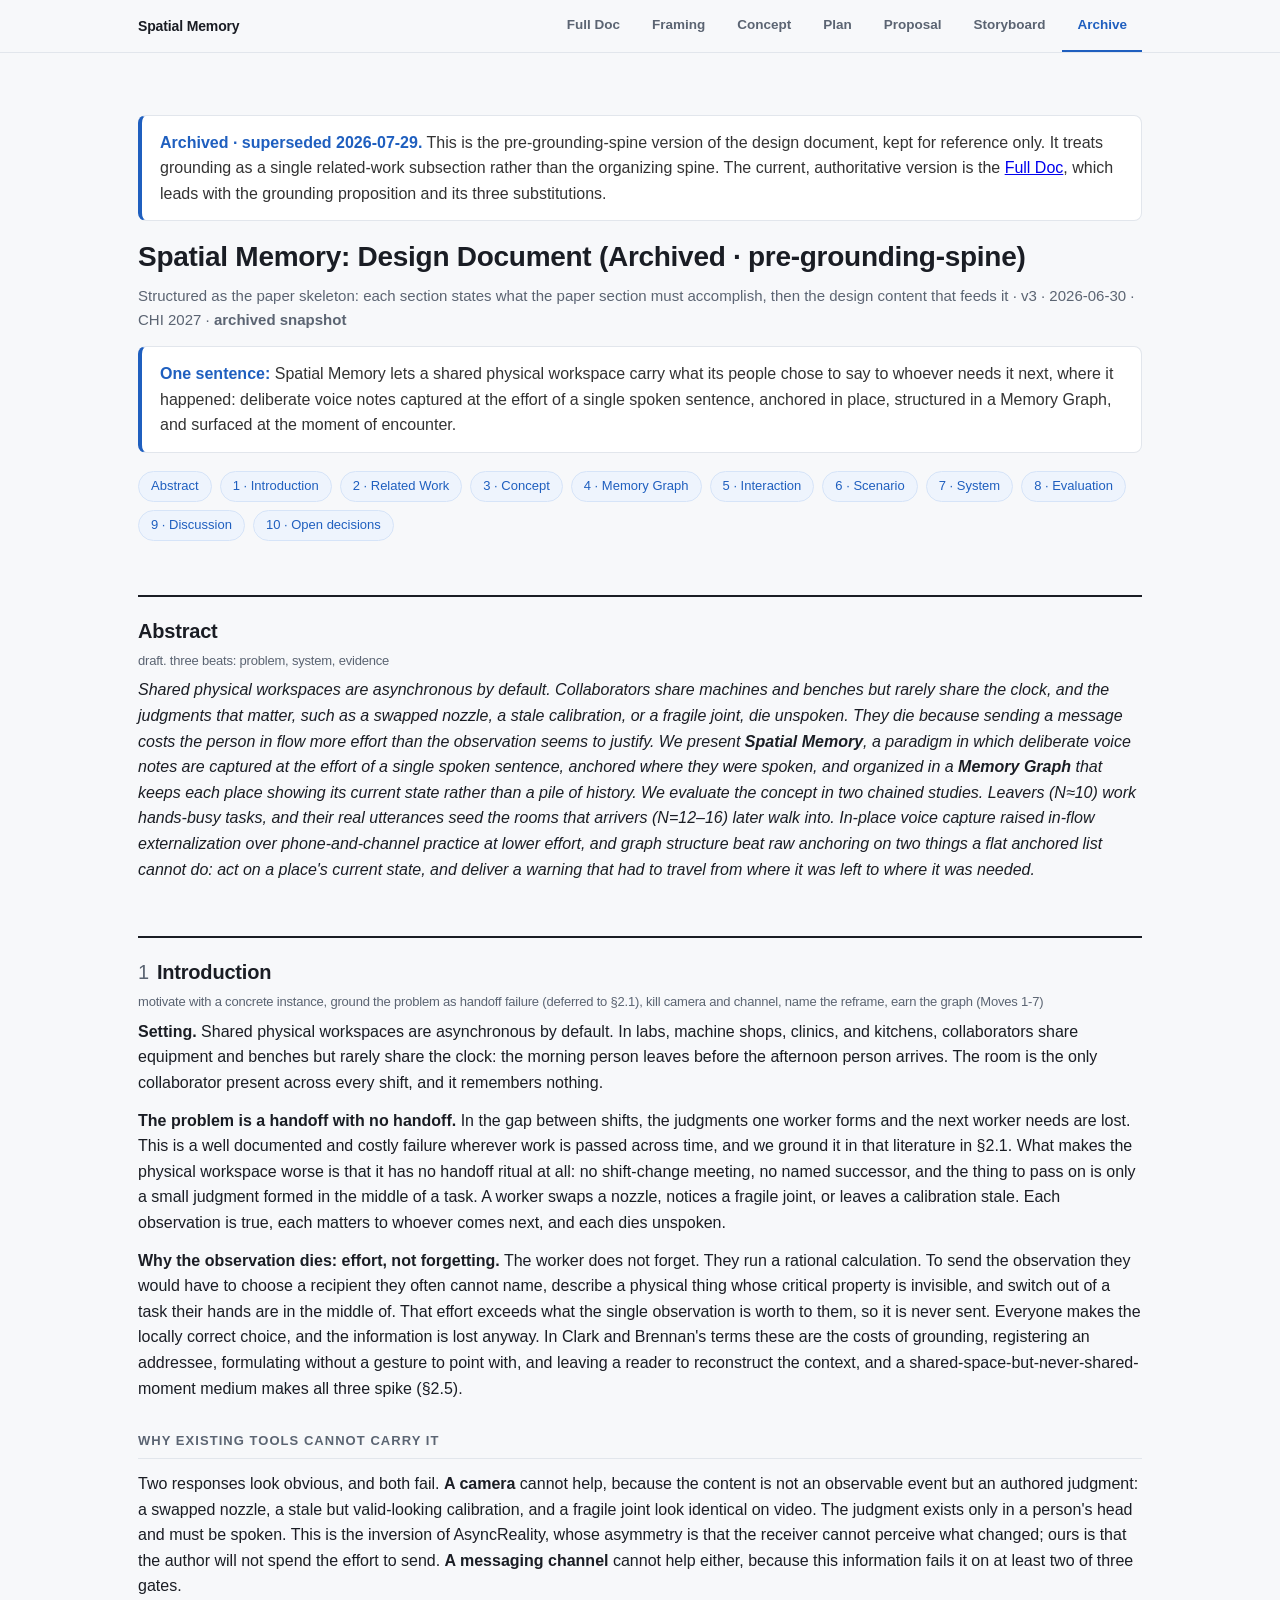
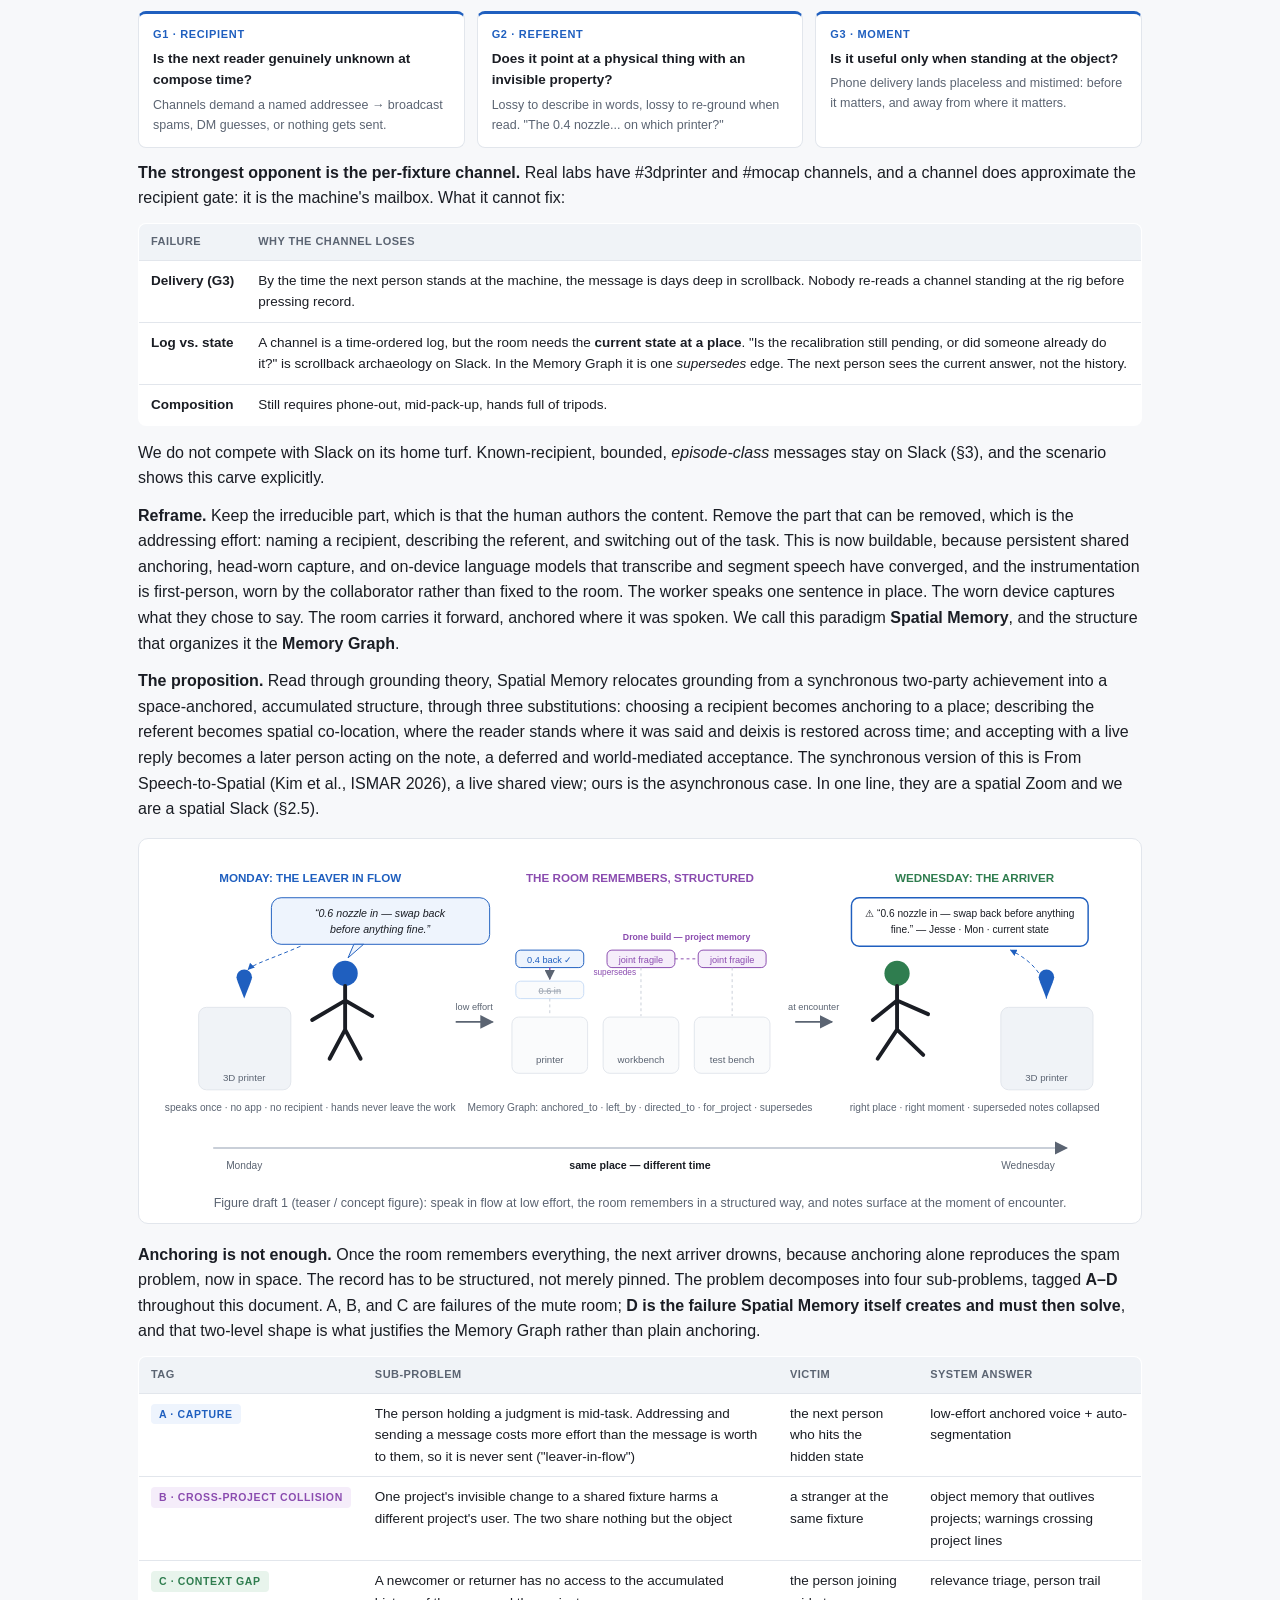
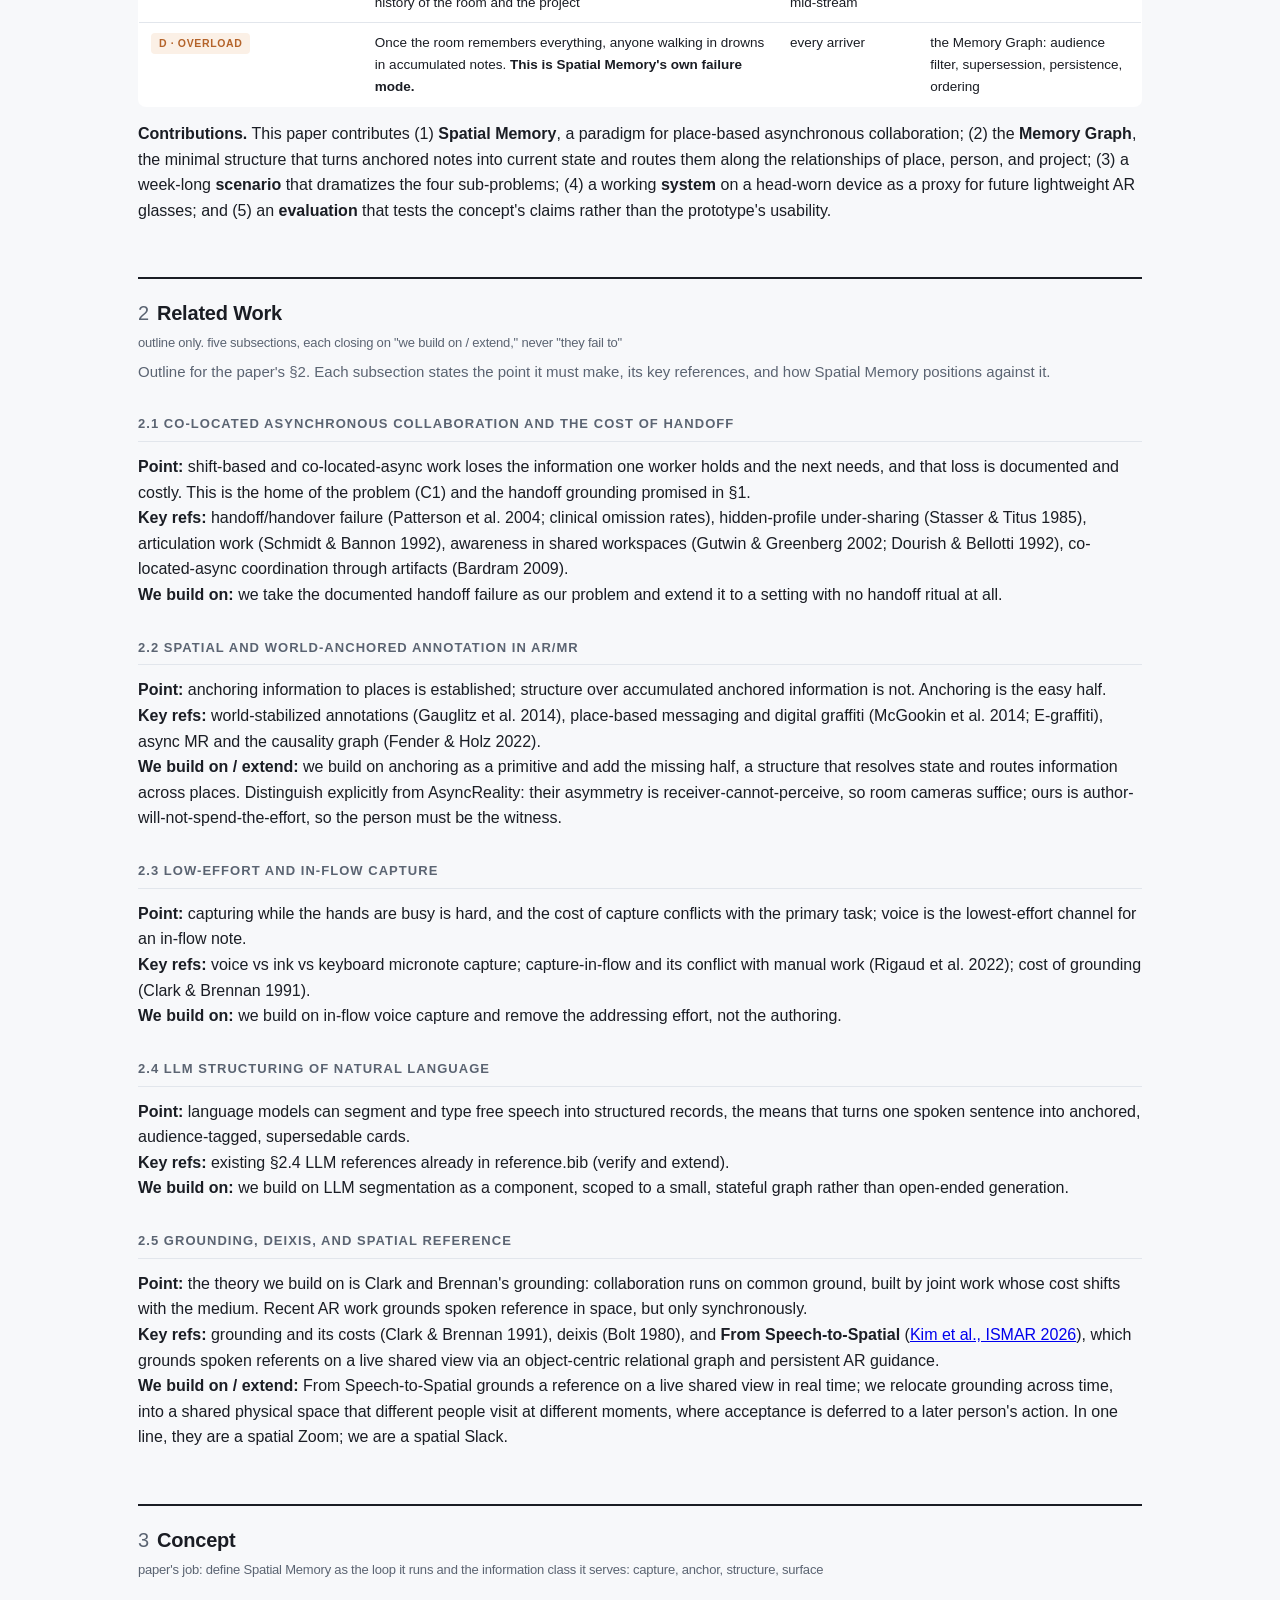
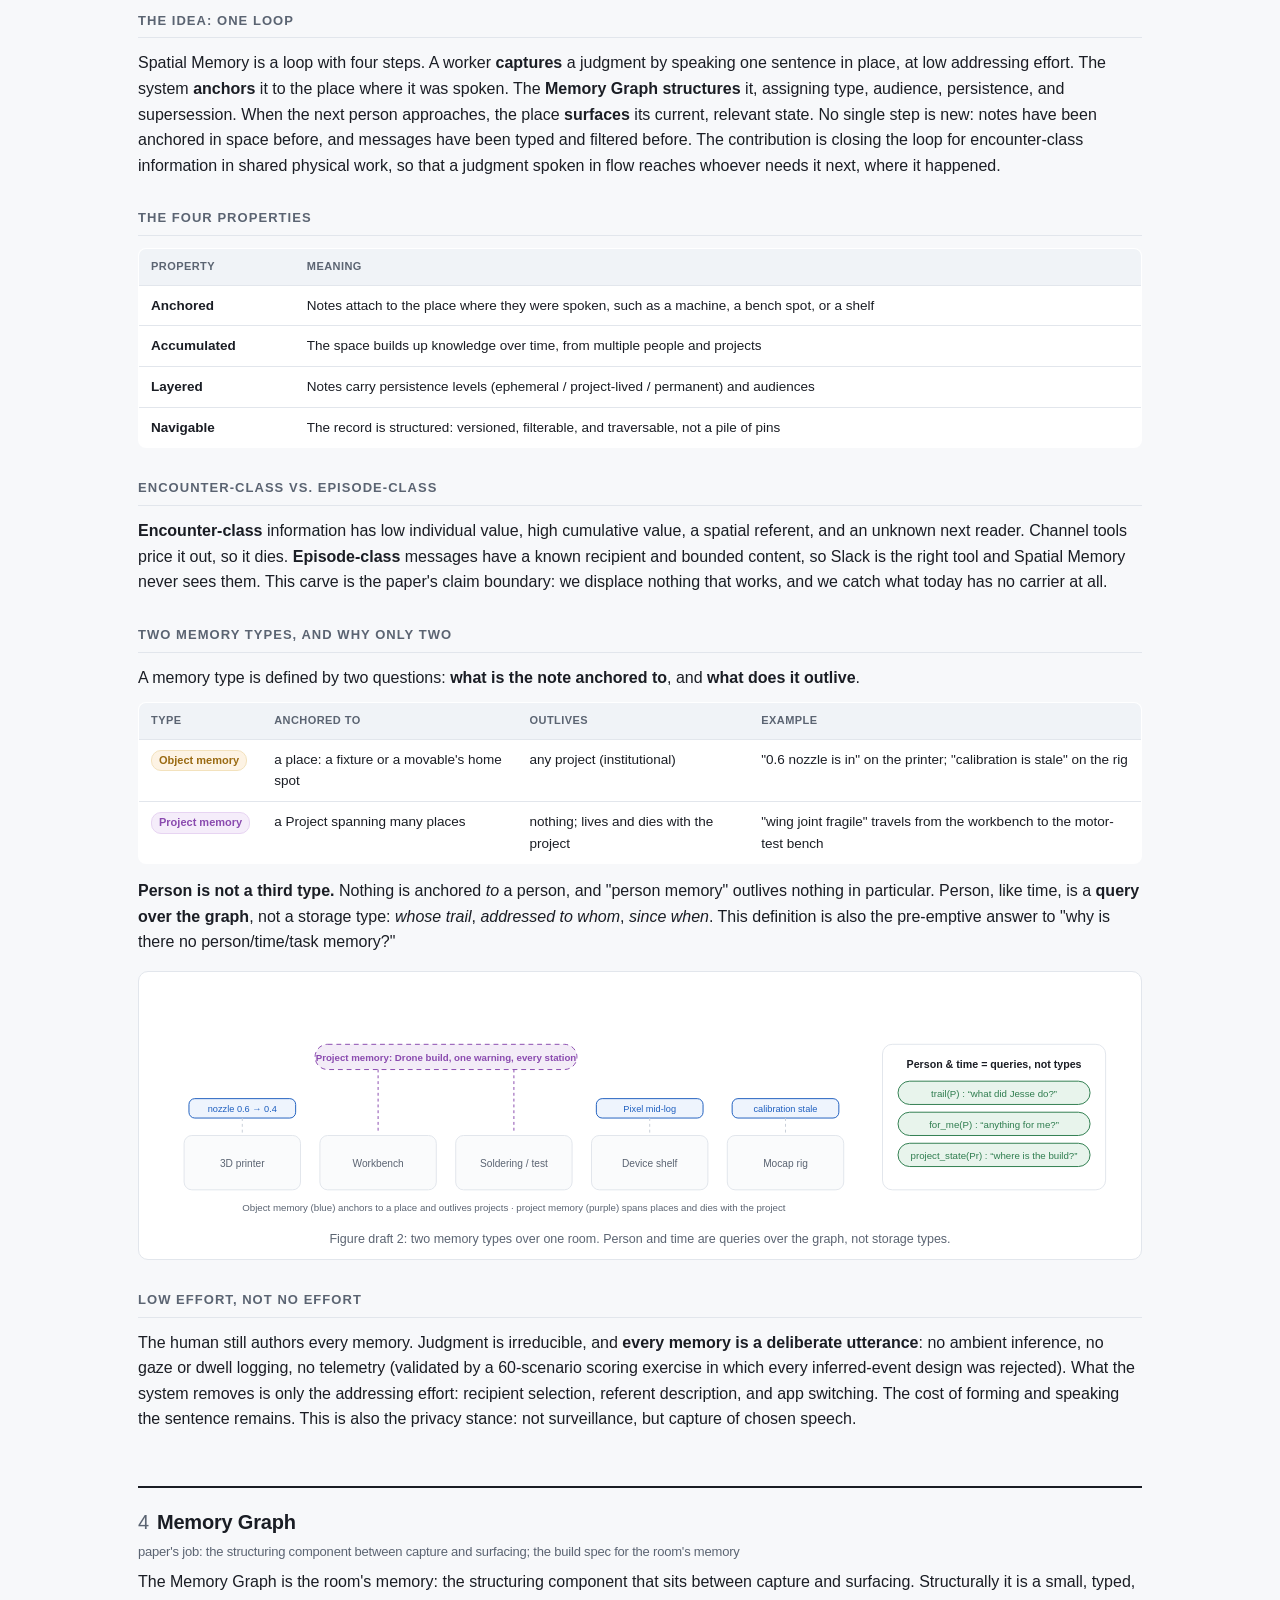
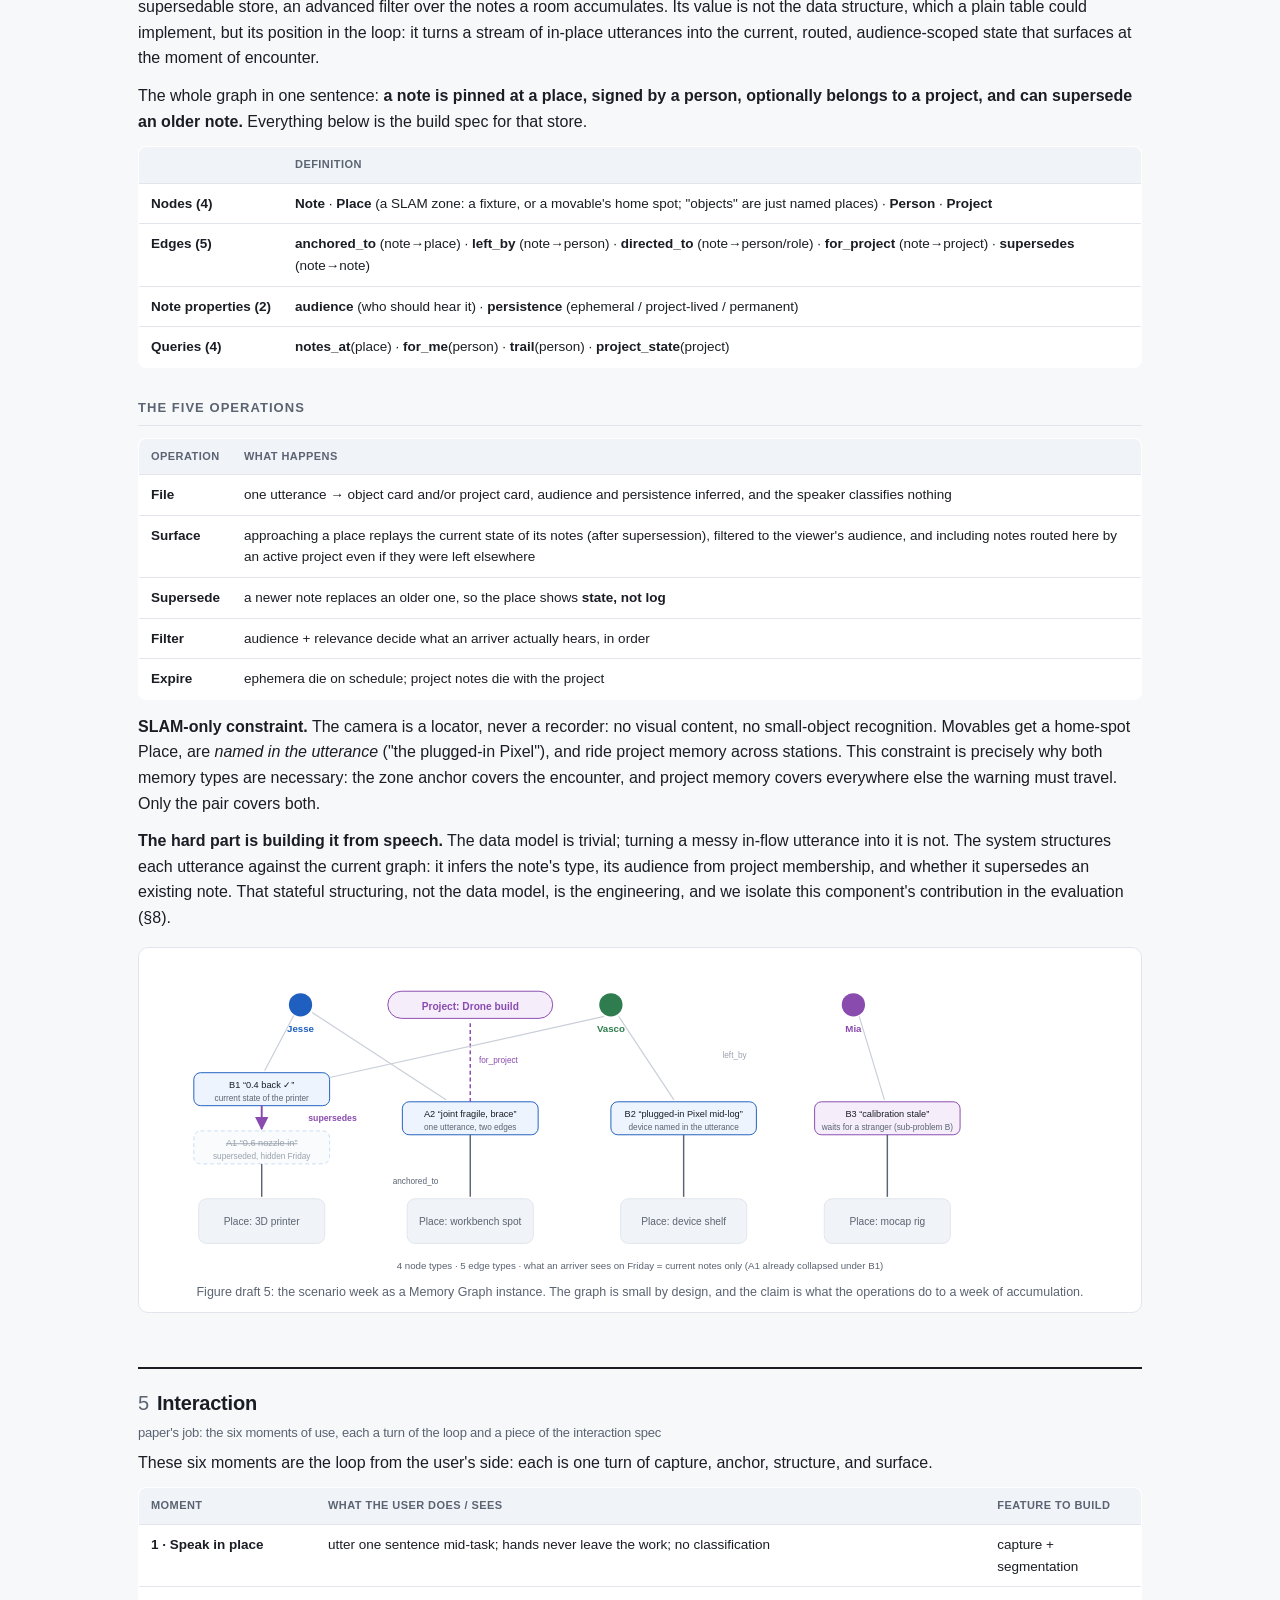
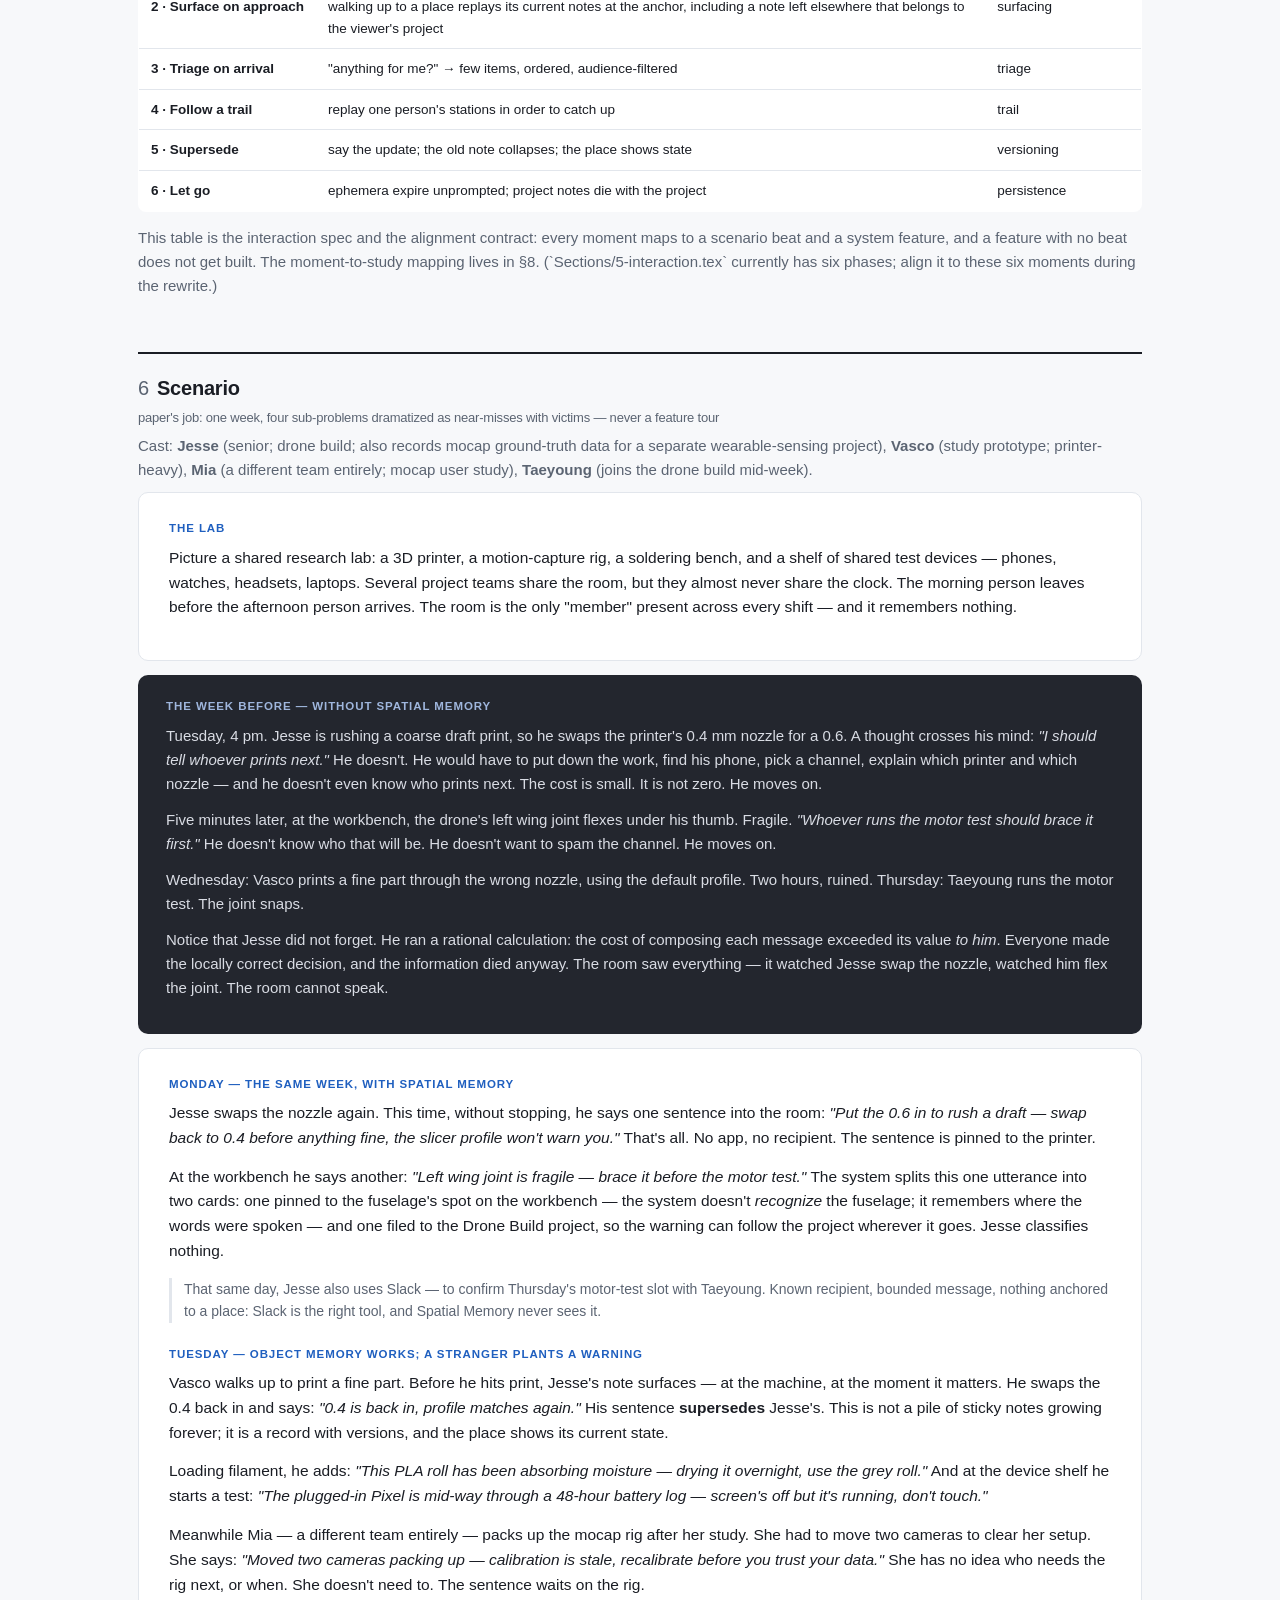
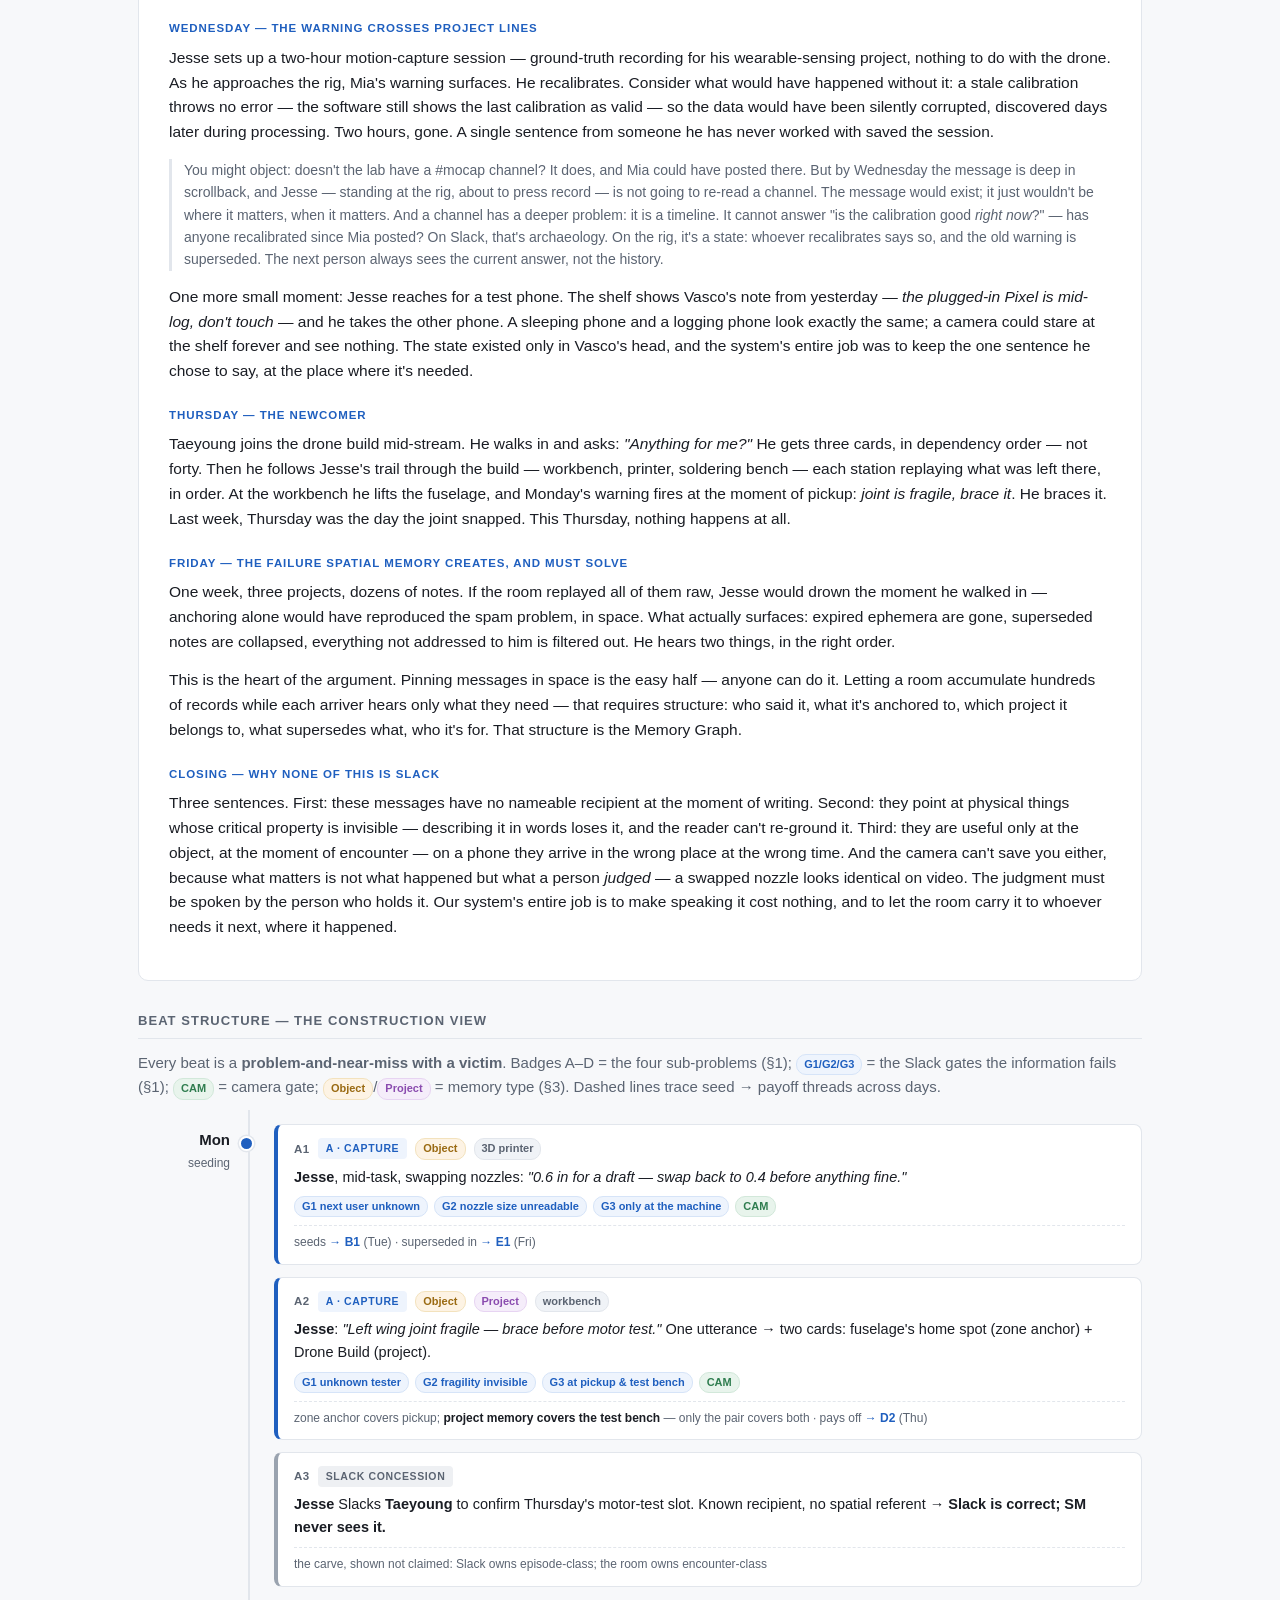
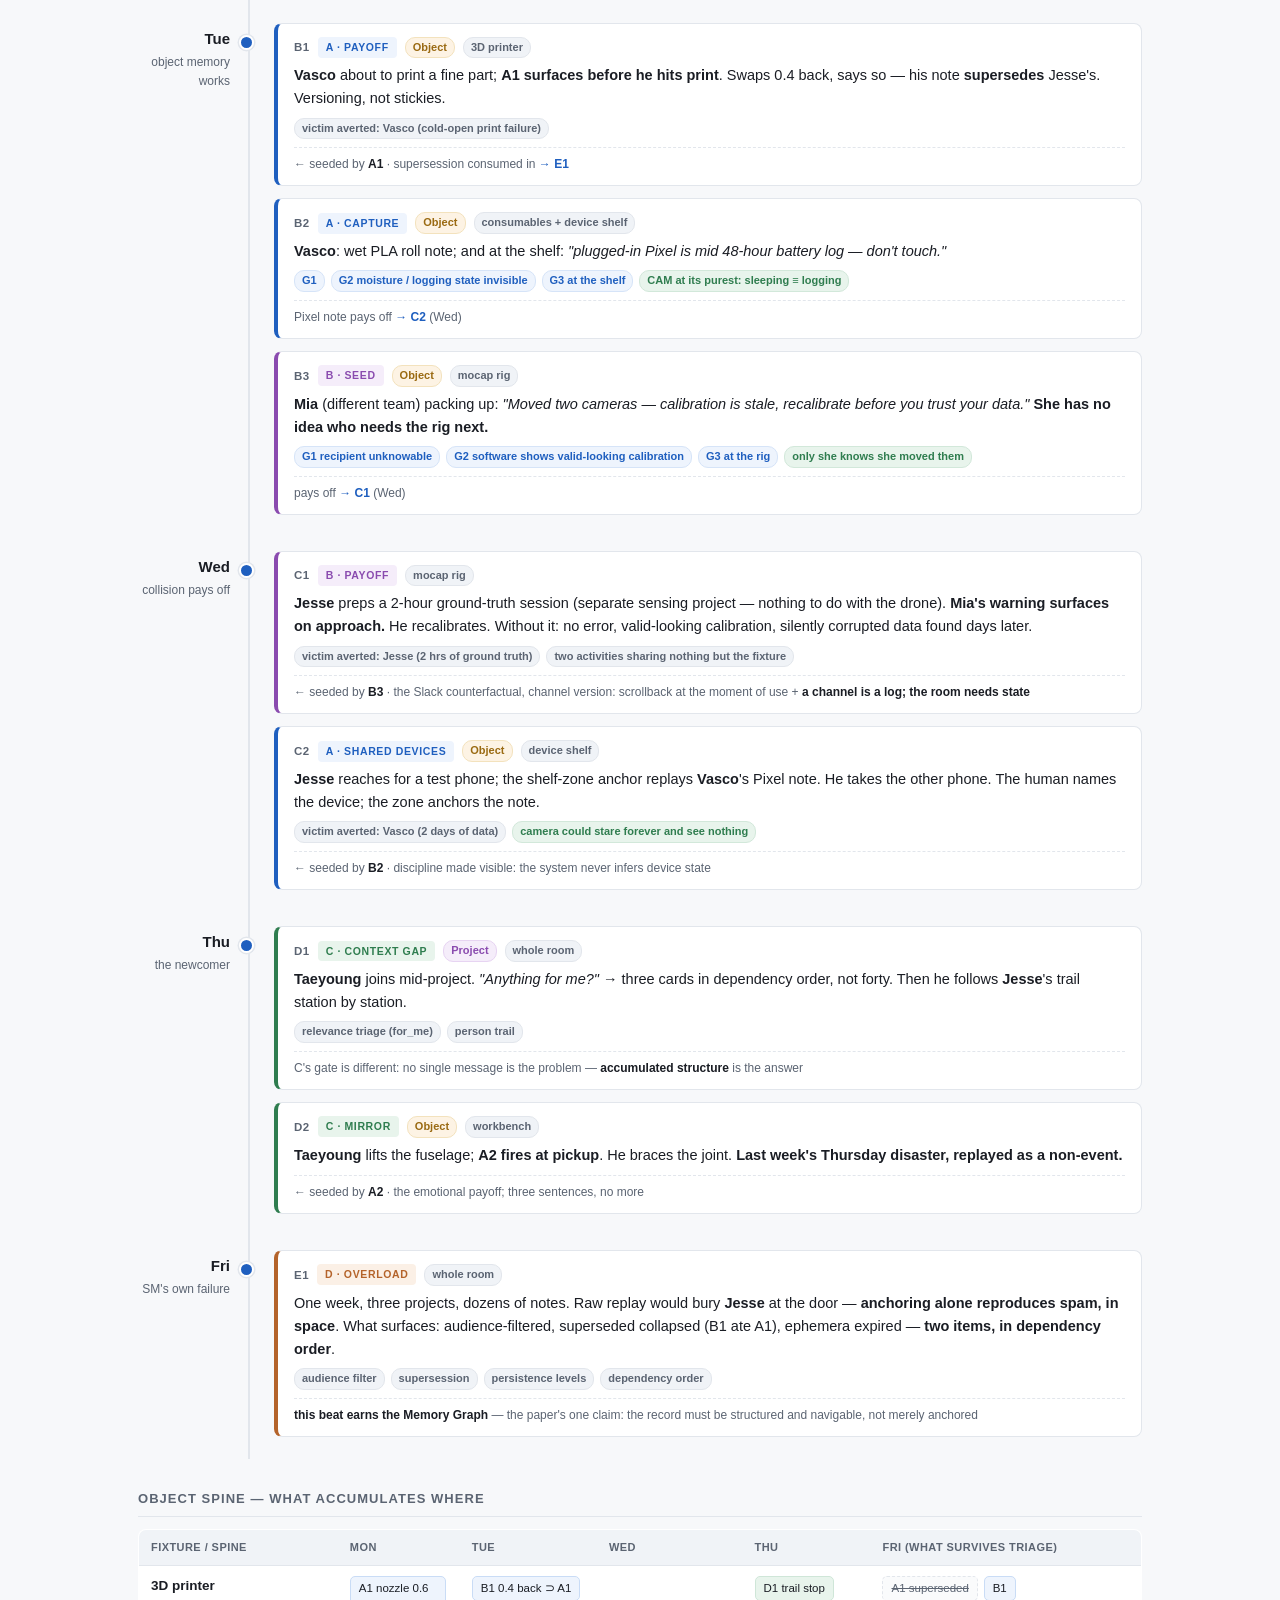
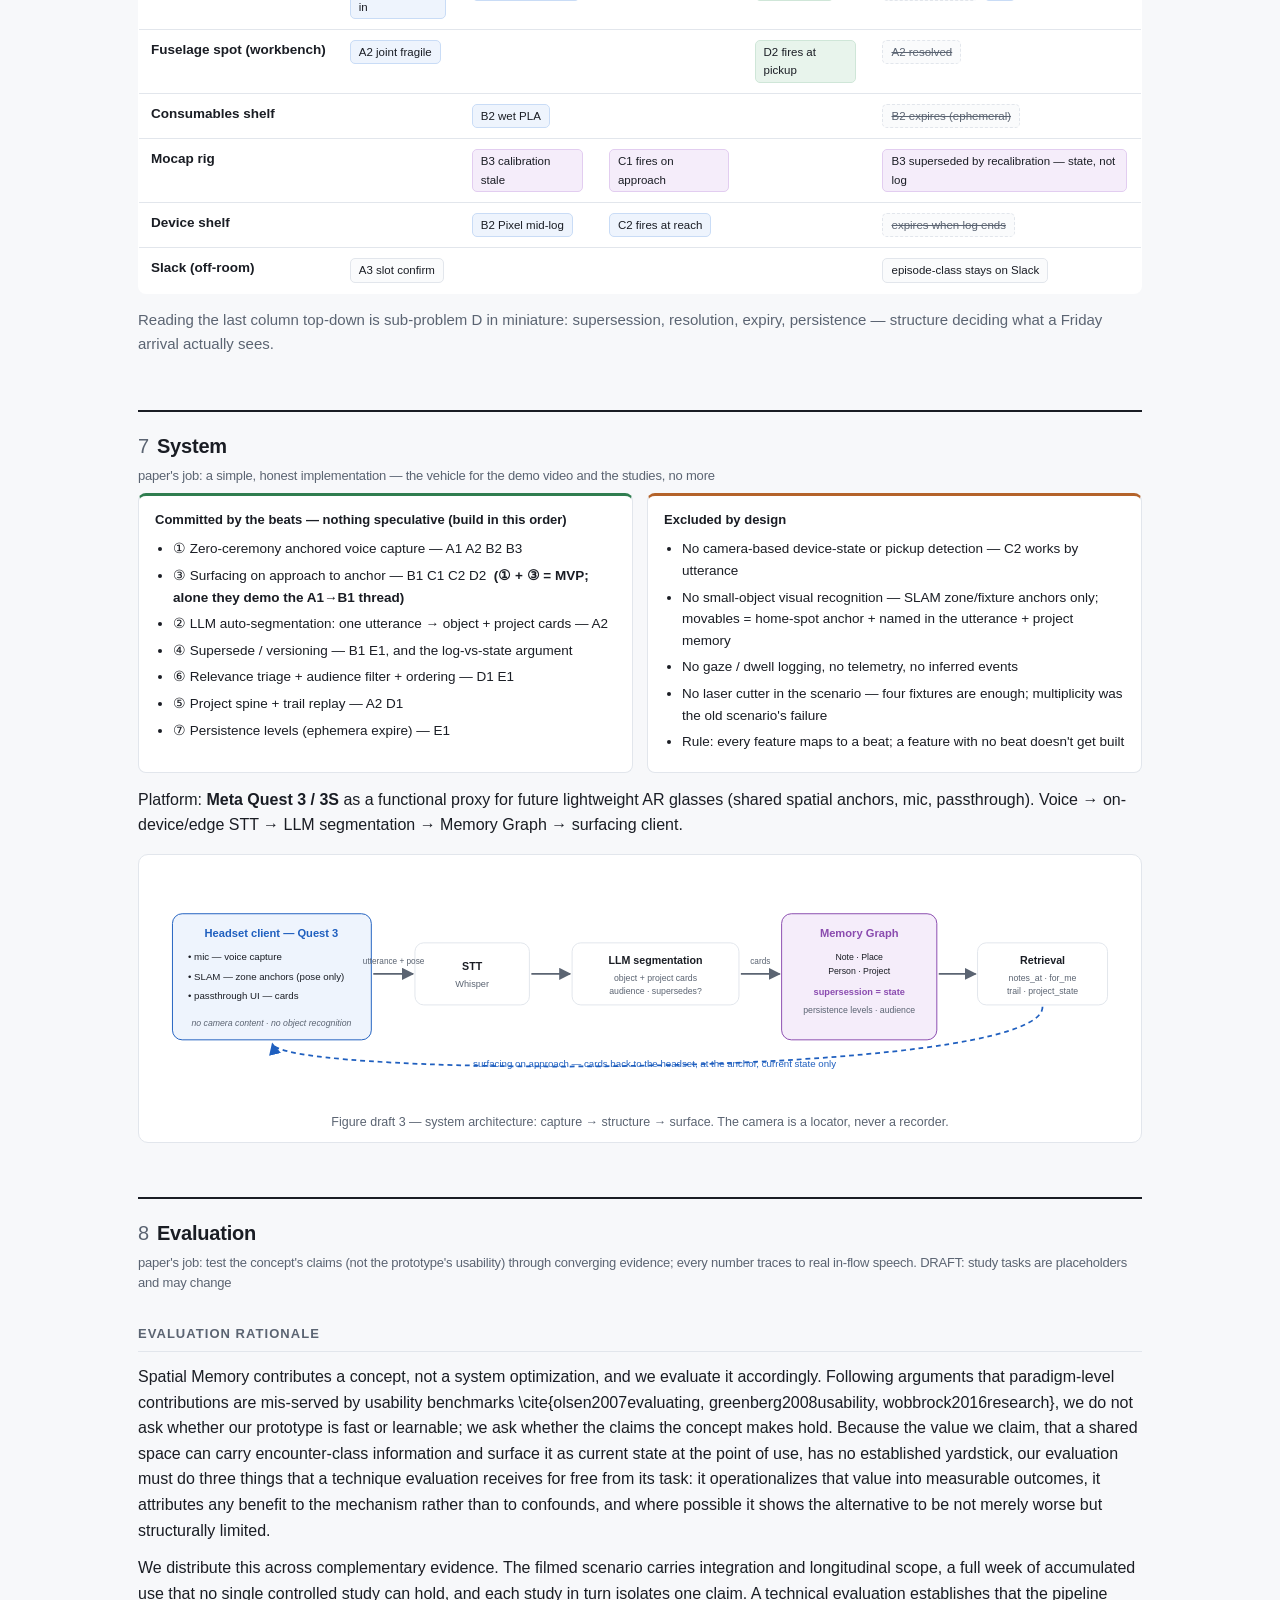
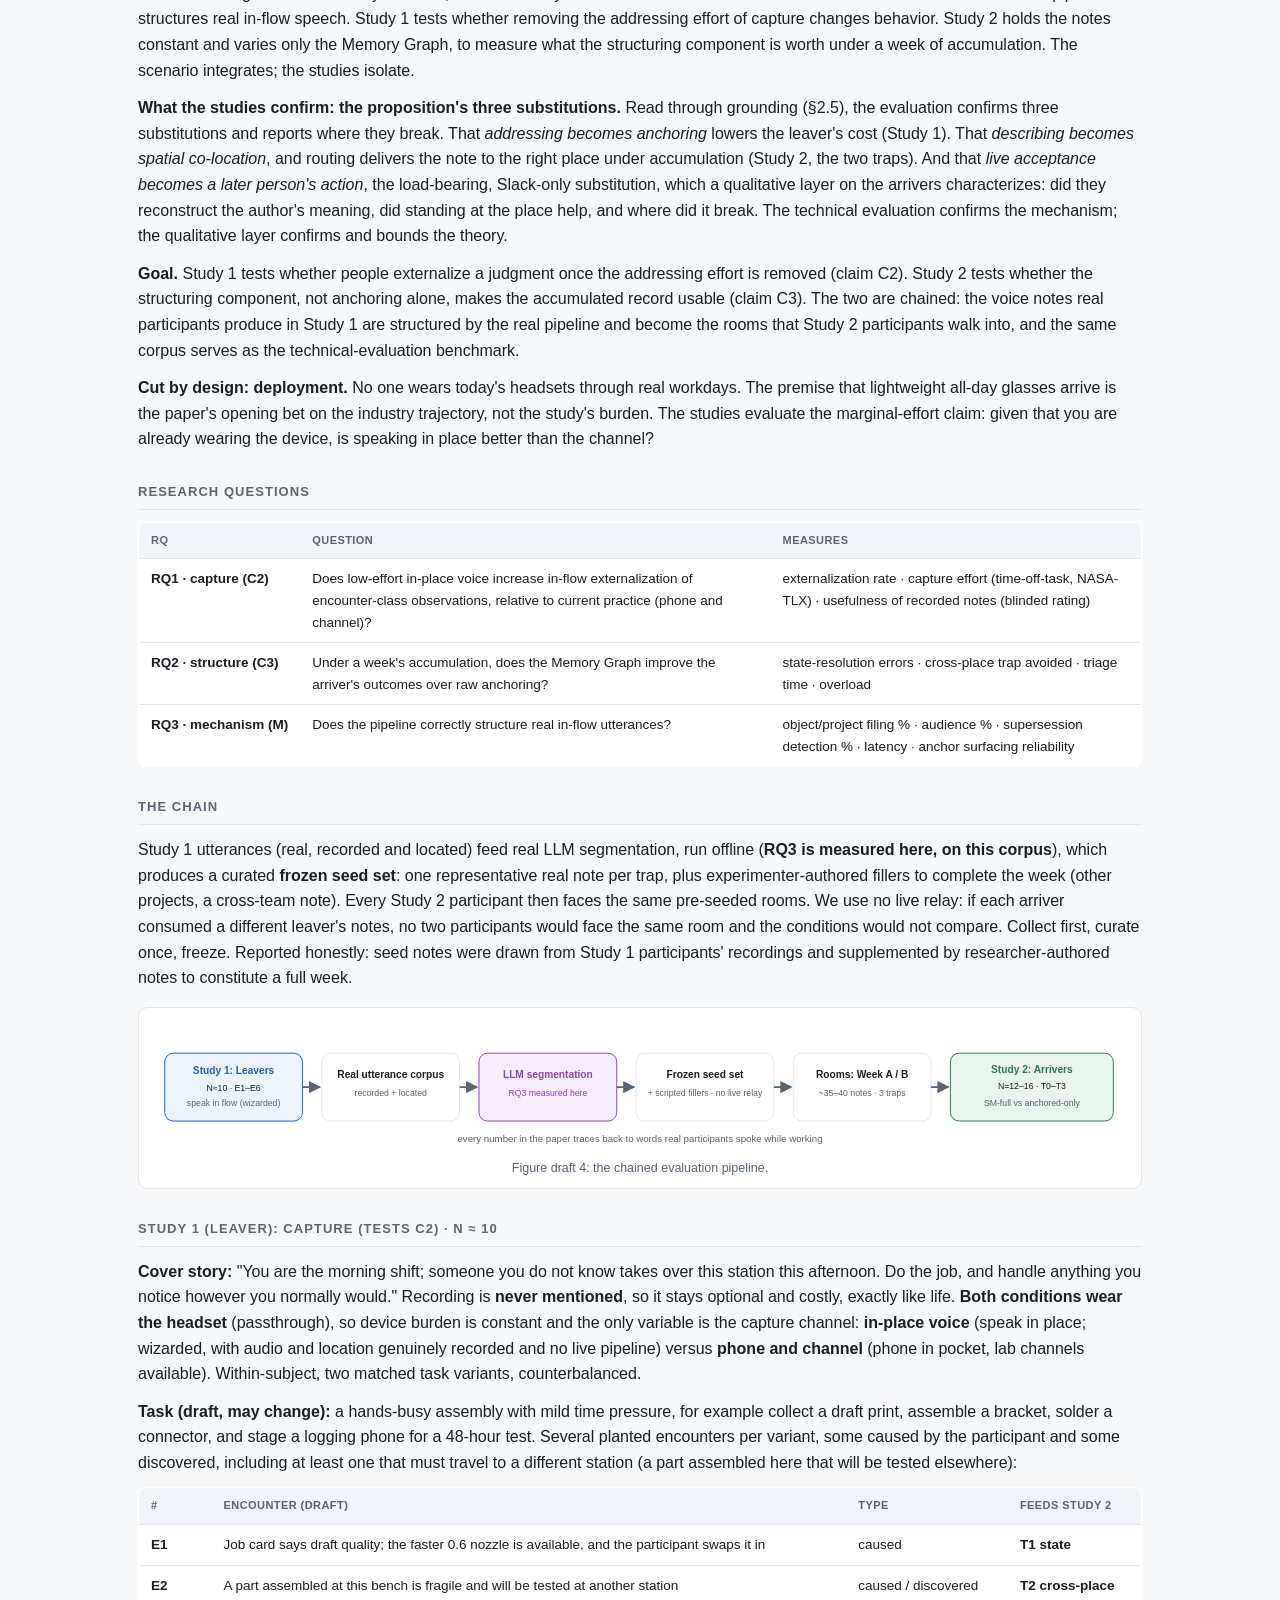
==== commit 2f171a9e: "Add Proposal tab: September 2026 replan (plain-language proposal, ten-section outline, decisions, op" ====
--- a/archive_fulldoc.html
+++ b/archive_fulldoc.html
@@ -13,6 +13,7 @@
   <a href="grounding.html">Framing</a>
   <a href="concept.html">Concept</a>
   <a href="plan.html">Plan</a>
+  <a href="proposal.html">Proposal</a>
   <a href="storyboard.html">Storyboard</a>
   <a href="archive_fulldoc.html" class="active">Archive</a>
 </div></nav>
--- a/style.css
+++ b/style.css
@@ -167,3 +167,6 @@
   .storyline .sl.t5{border-left-color:#b4632a}
   .storyline .sl h4{margin:0 0 8px; font-size:14px}
   #slprompt{color:var(--muted); font-size:13px; font-style:italic; padding:8px 0}
+
+  /* meeting highlighter */
+  .hl{background:linear-gradient(104deg, #ffe97a00 0.5%, #ffe97a 3%, #ffec8f 96%, #ffe97a00 99%); padding:0 3px; border-radius:3px; box-decoration-break:clone; -webkit-box-decoration-break:clone}
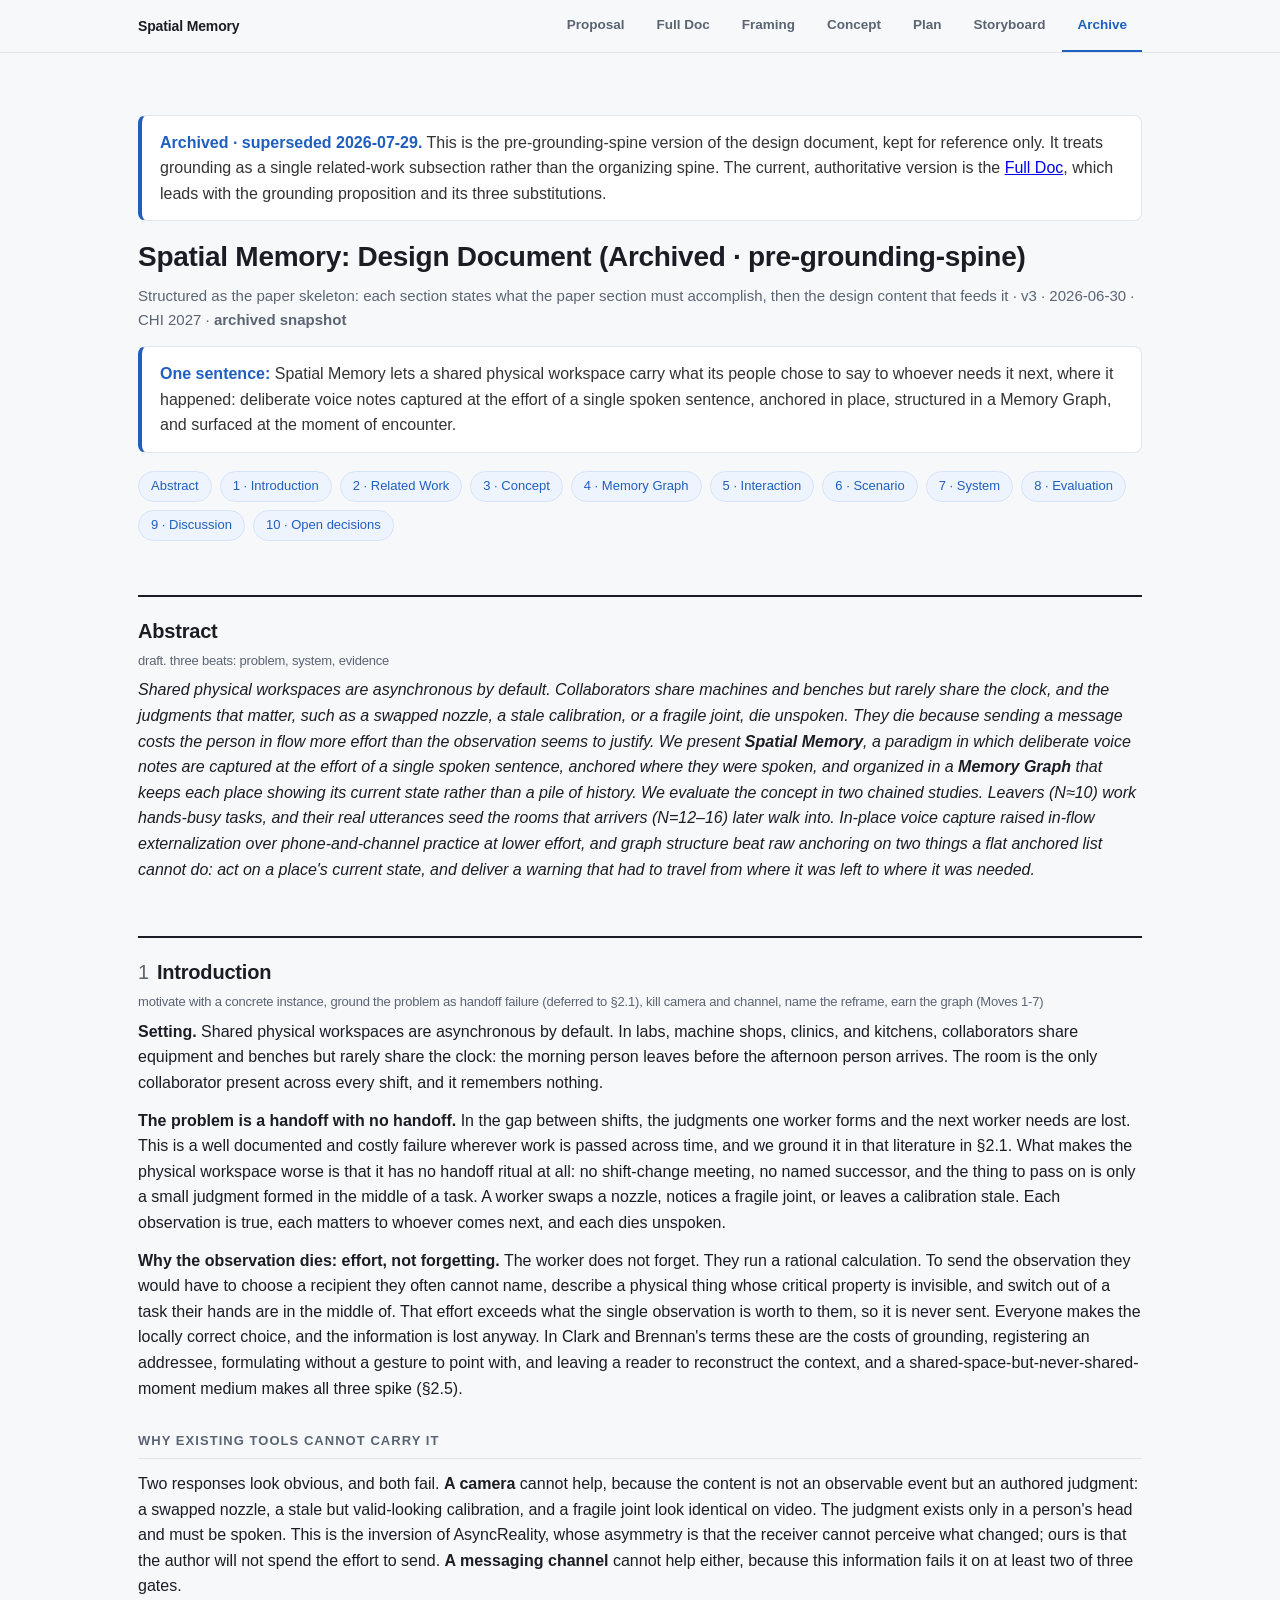
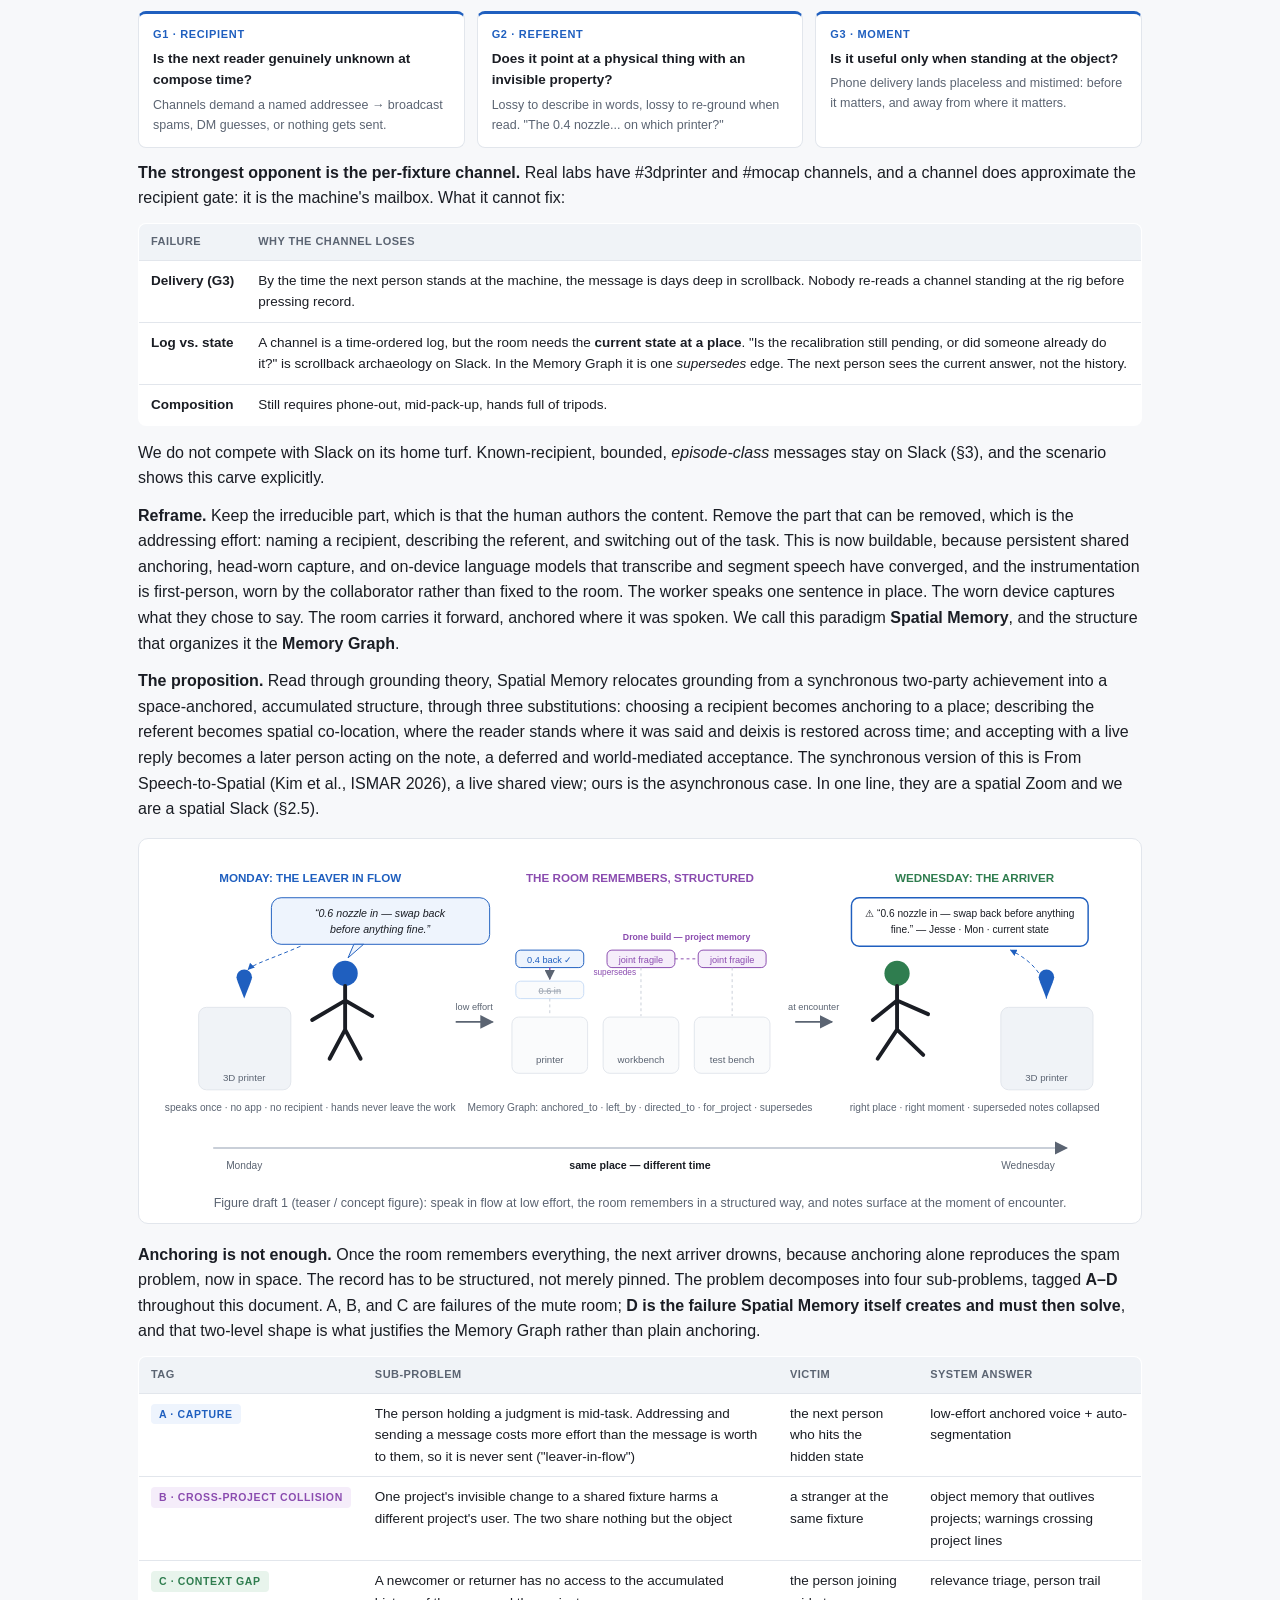
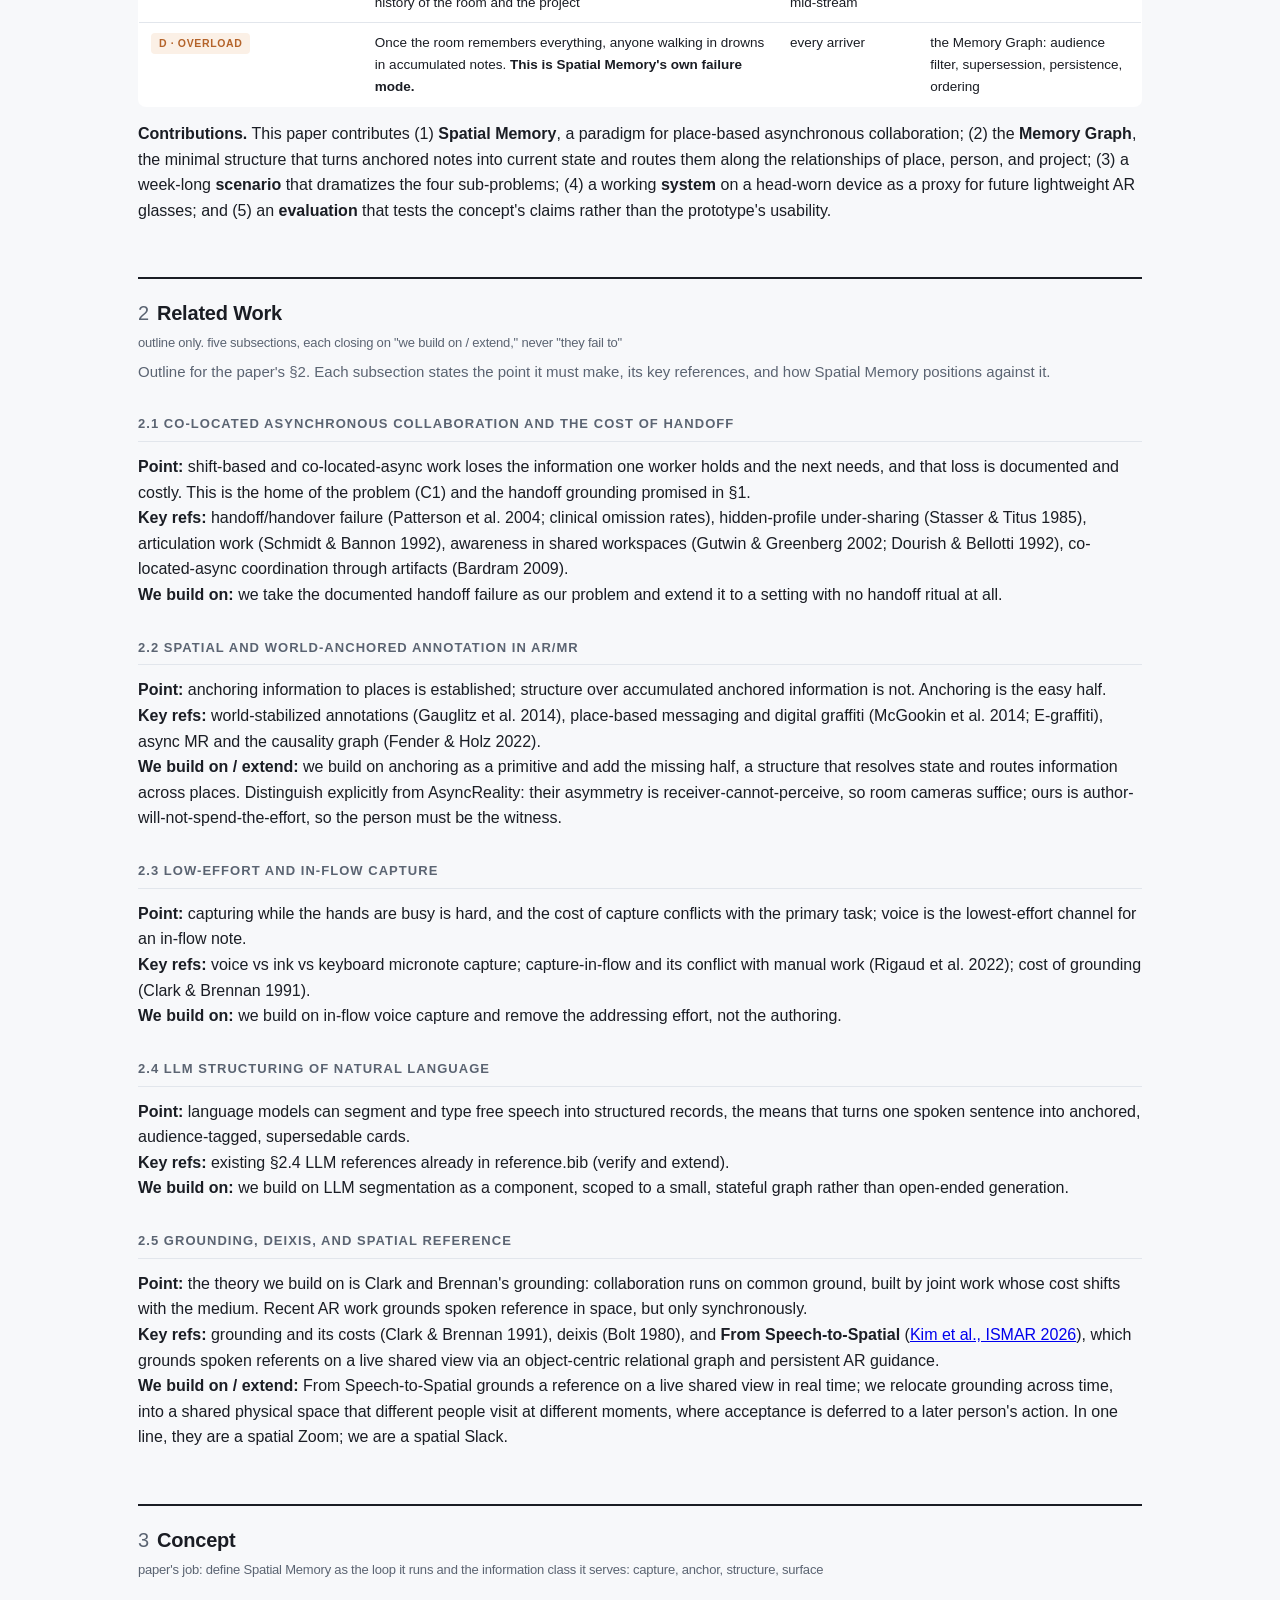
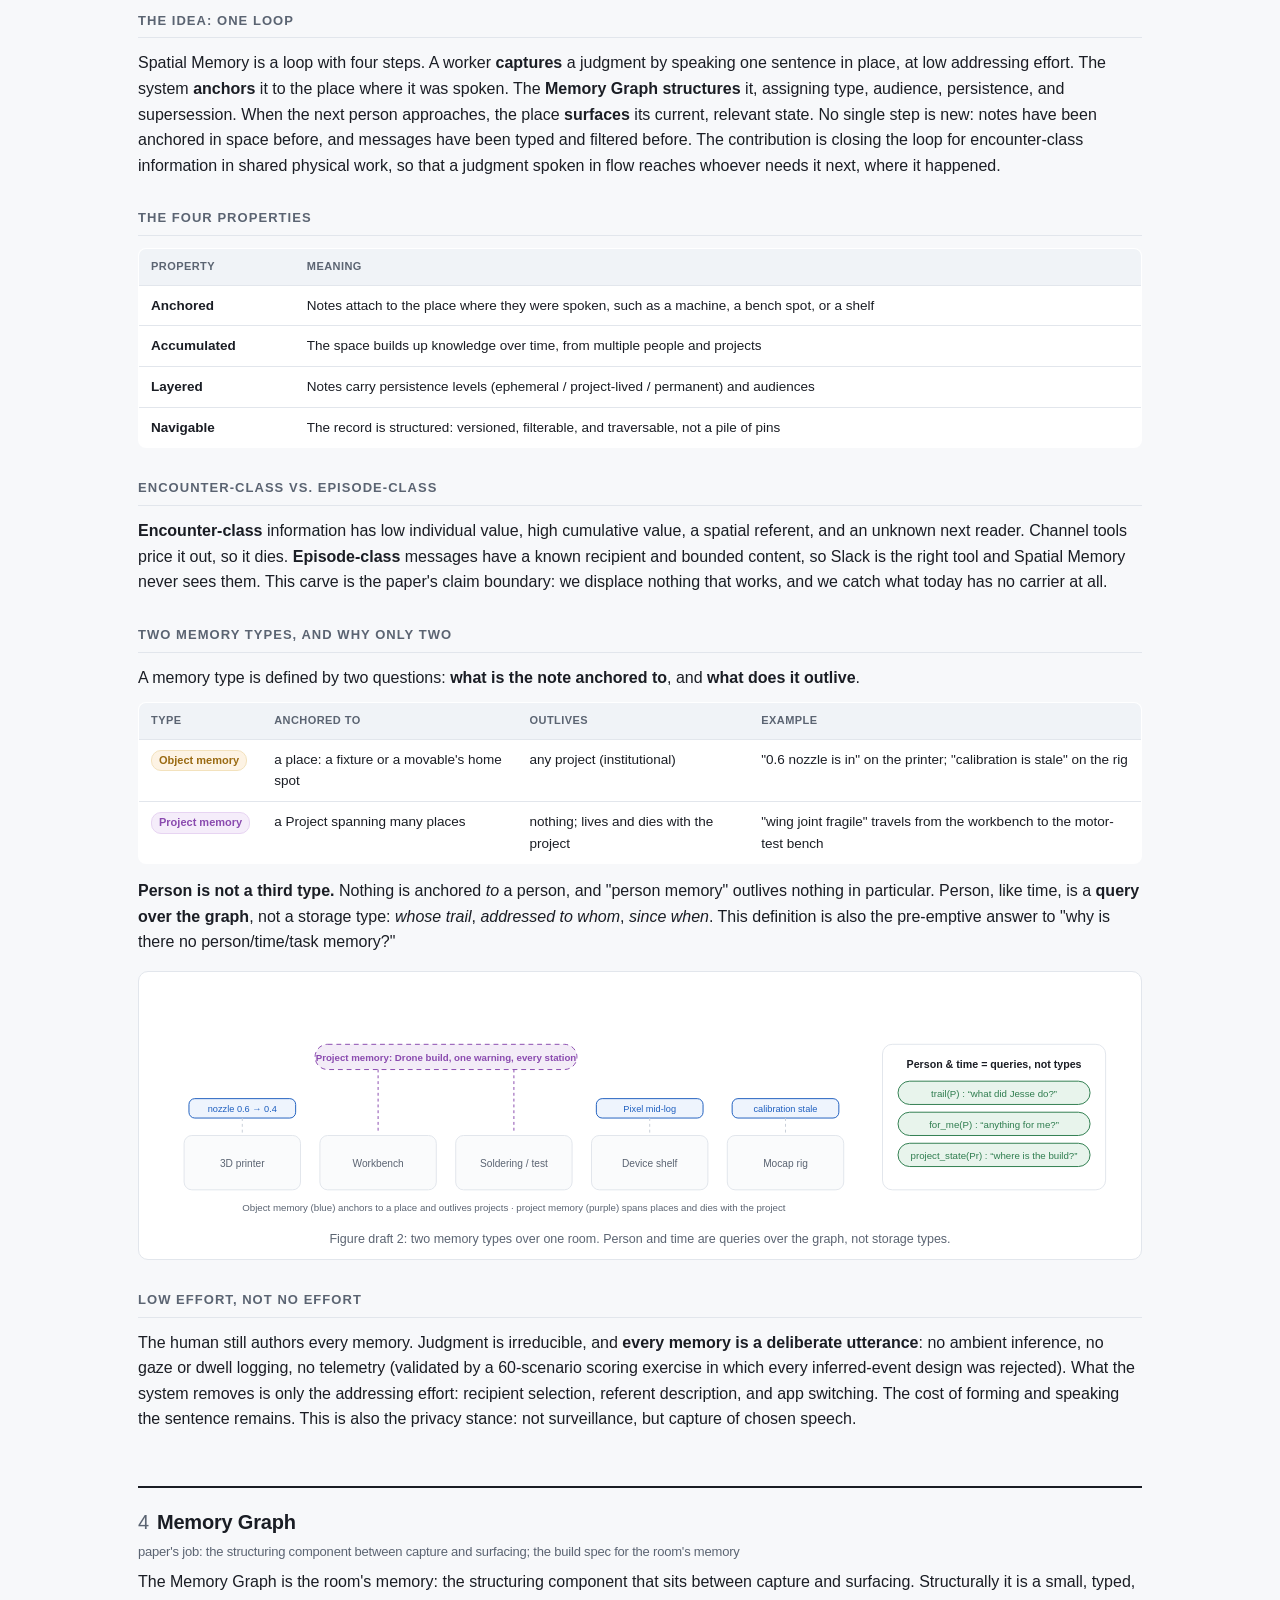
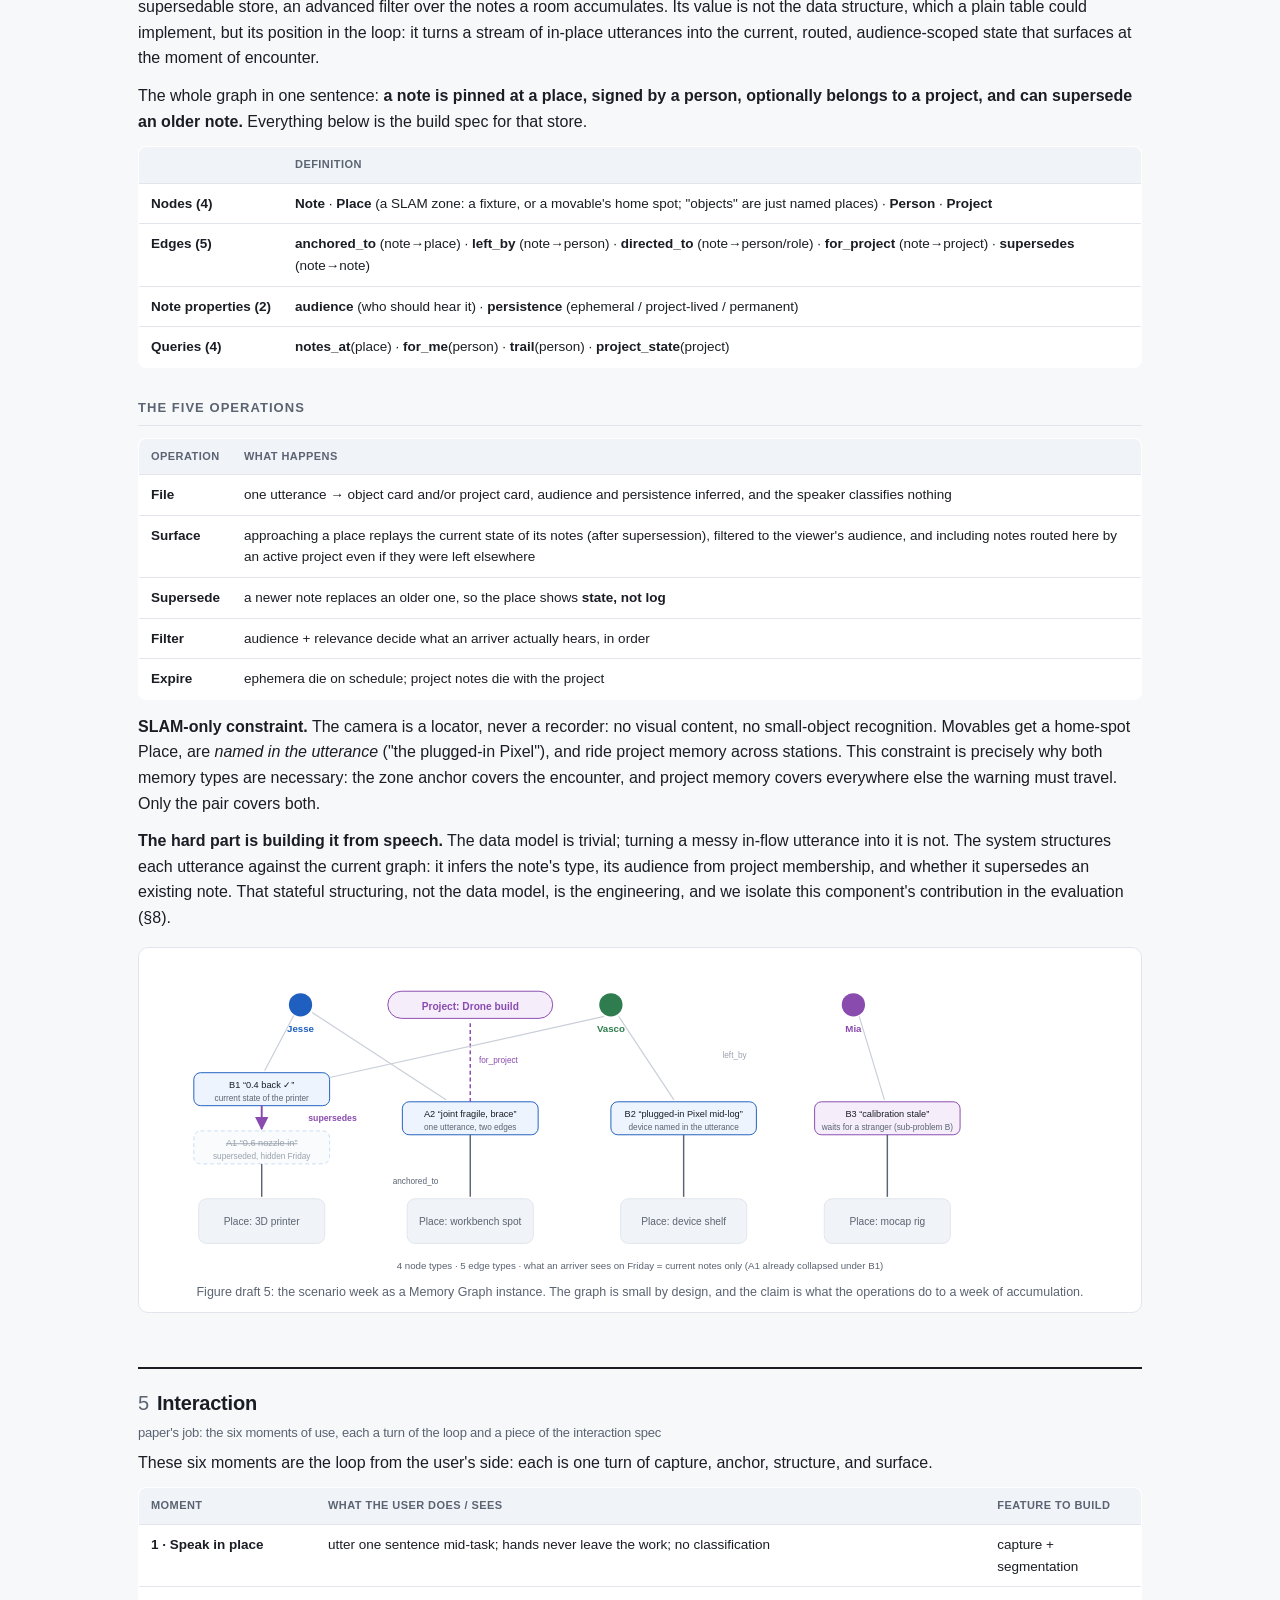
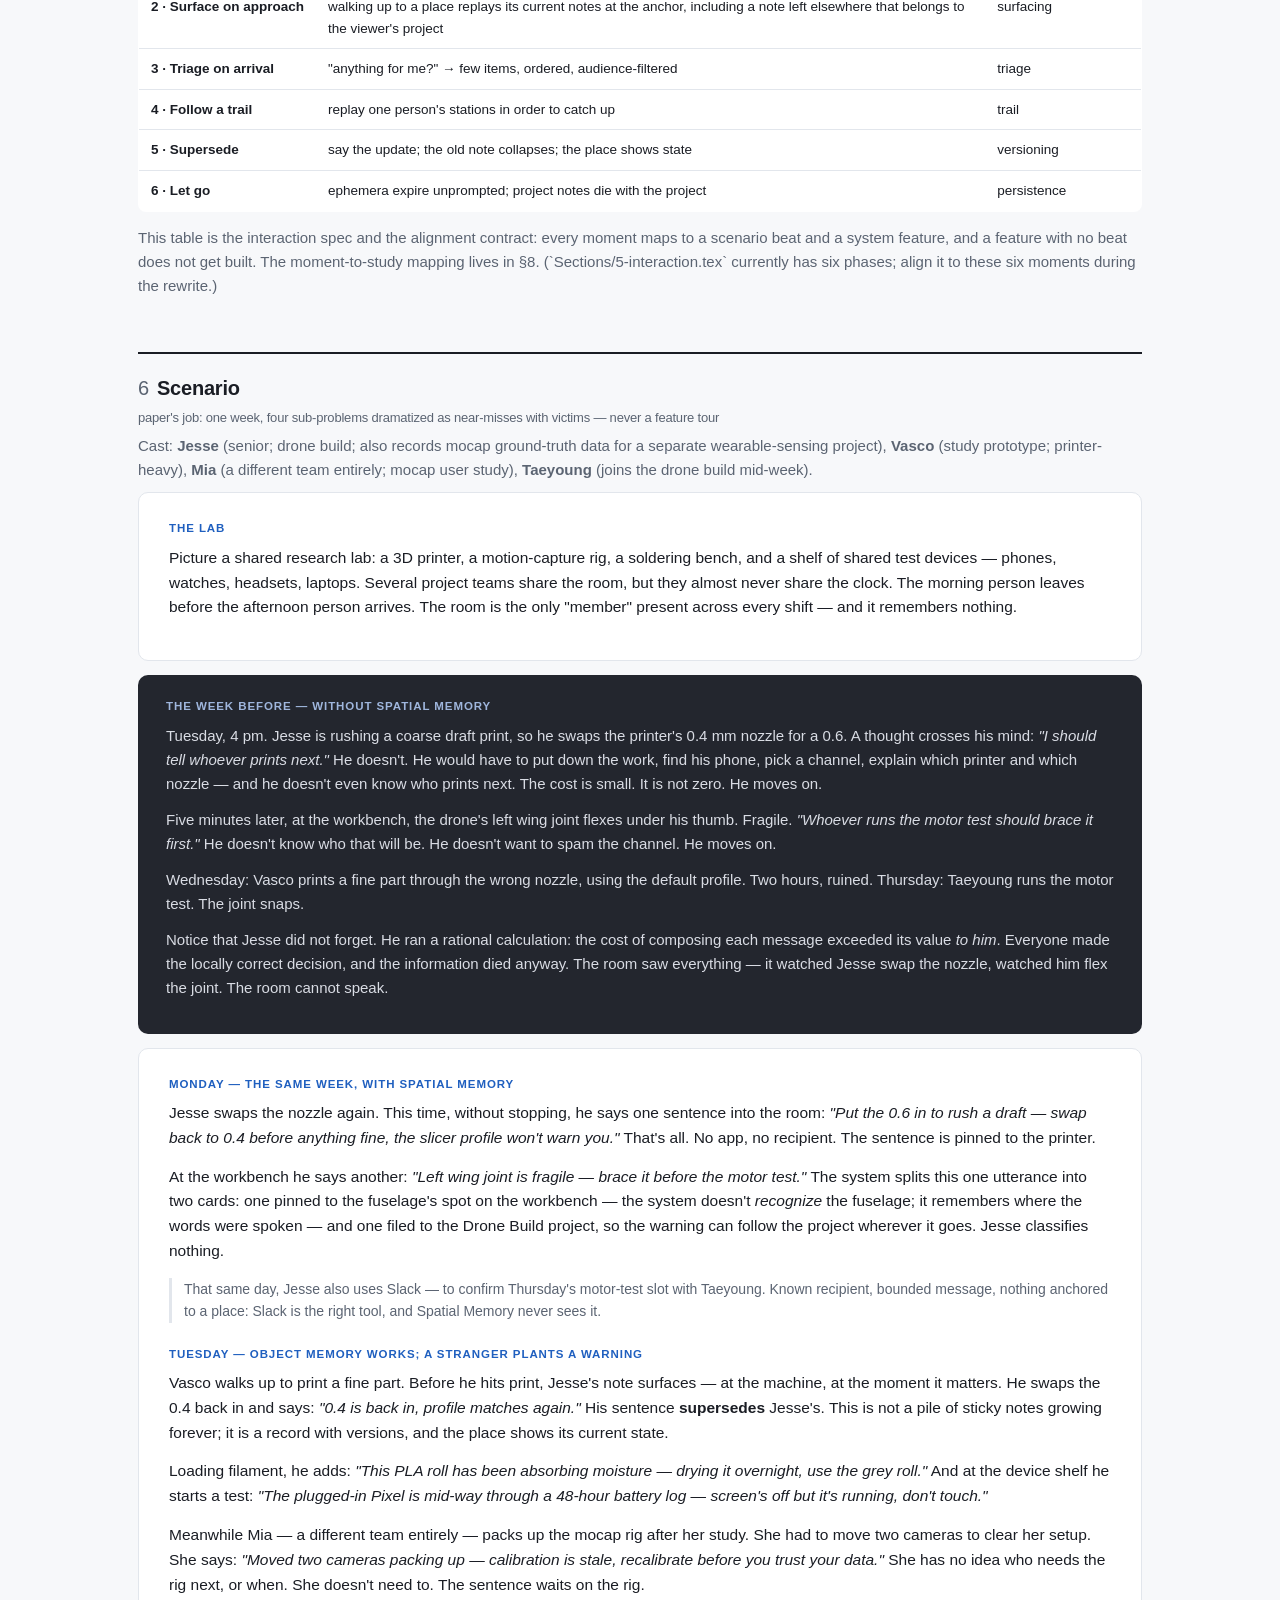
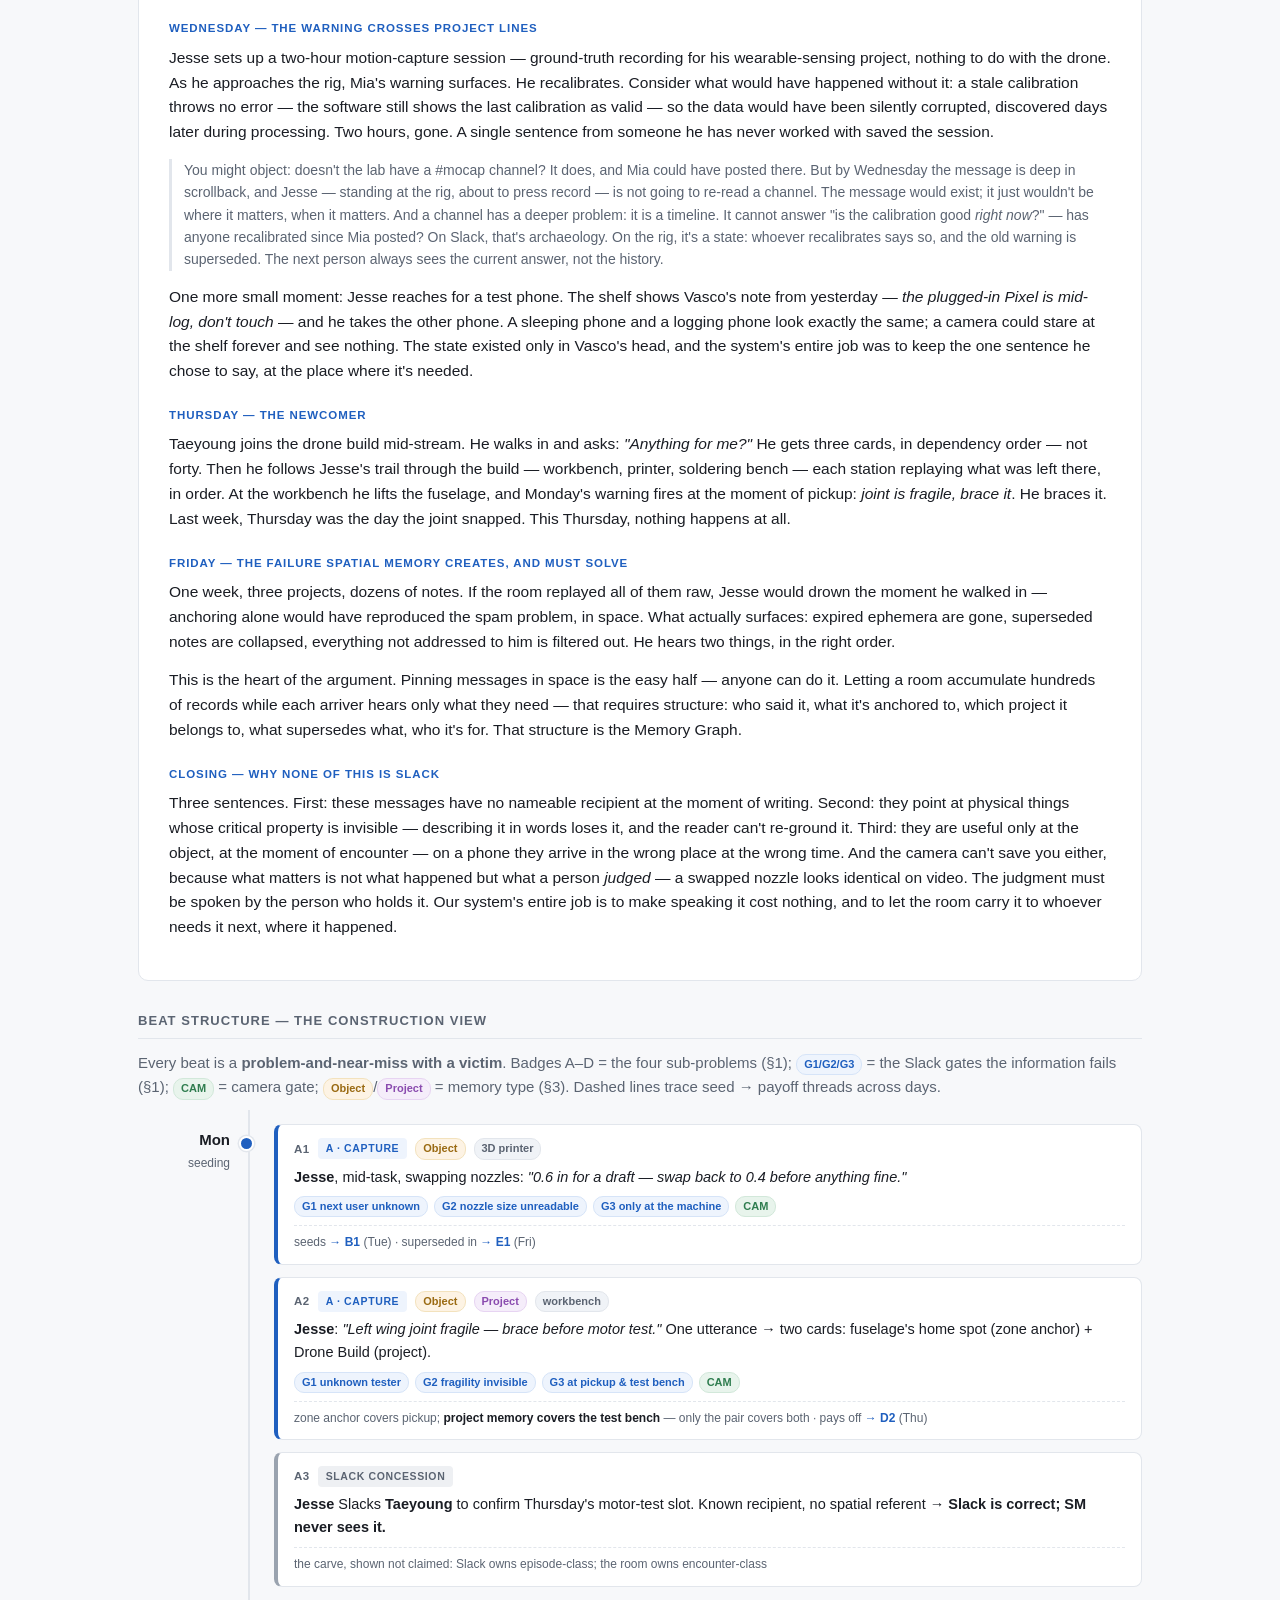
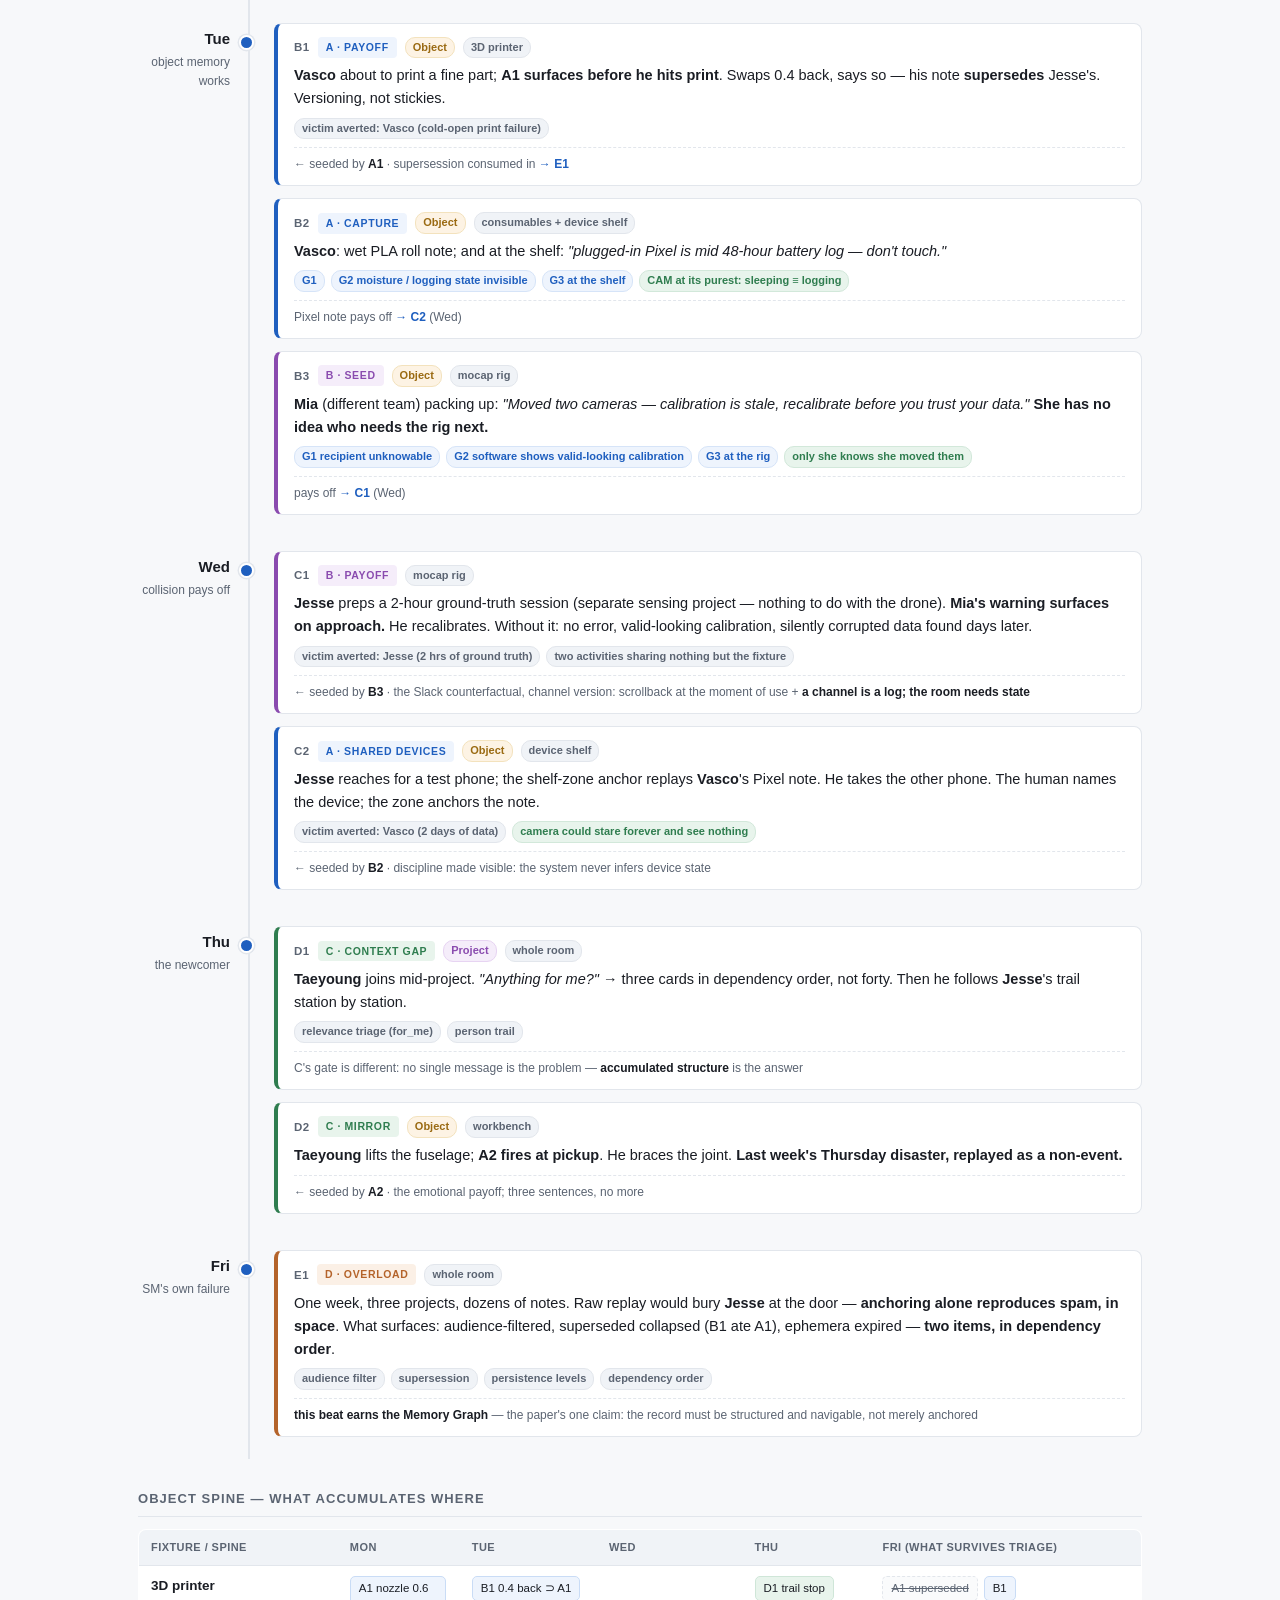
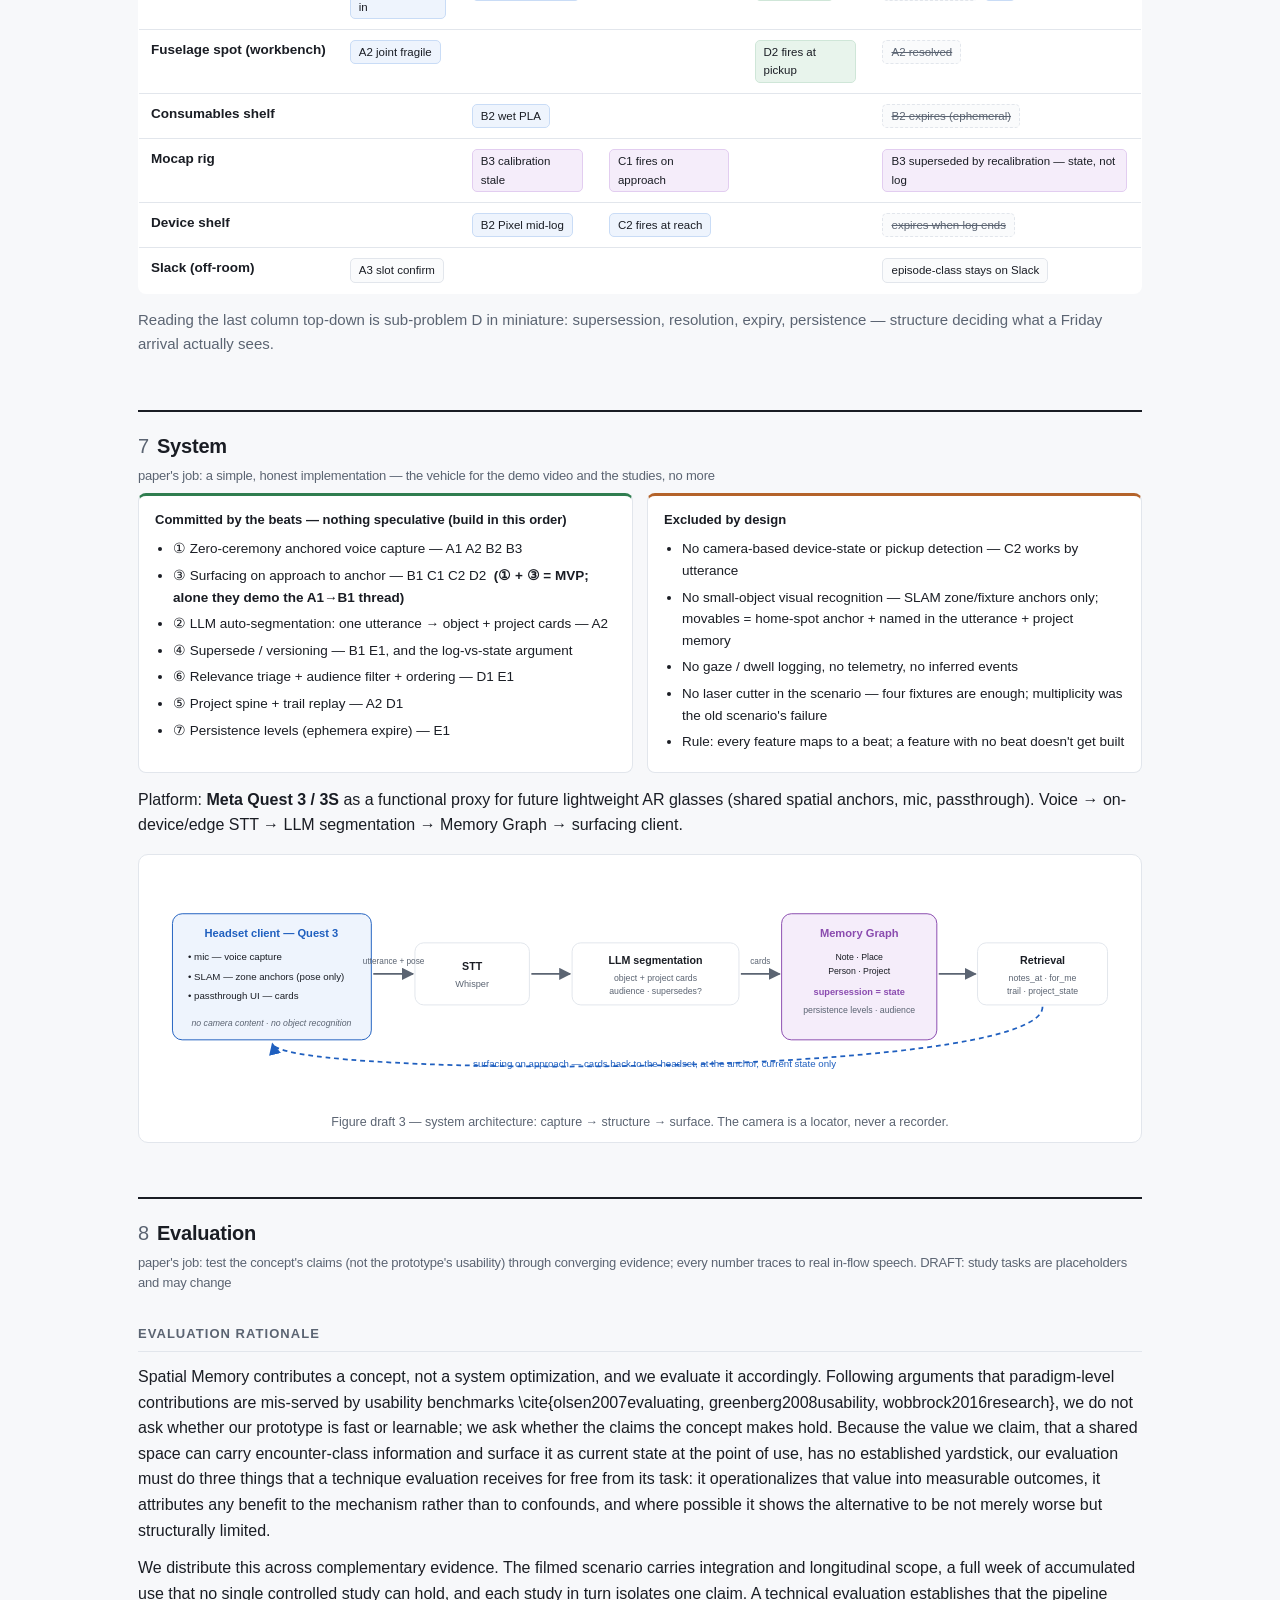
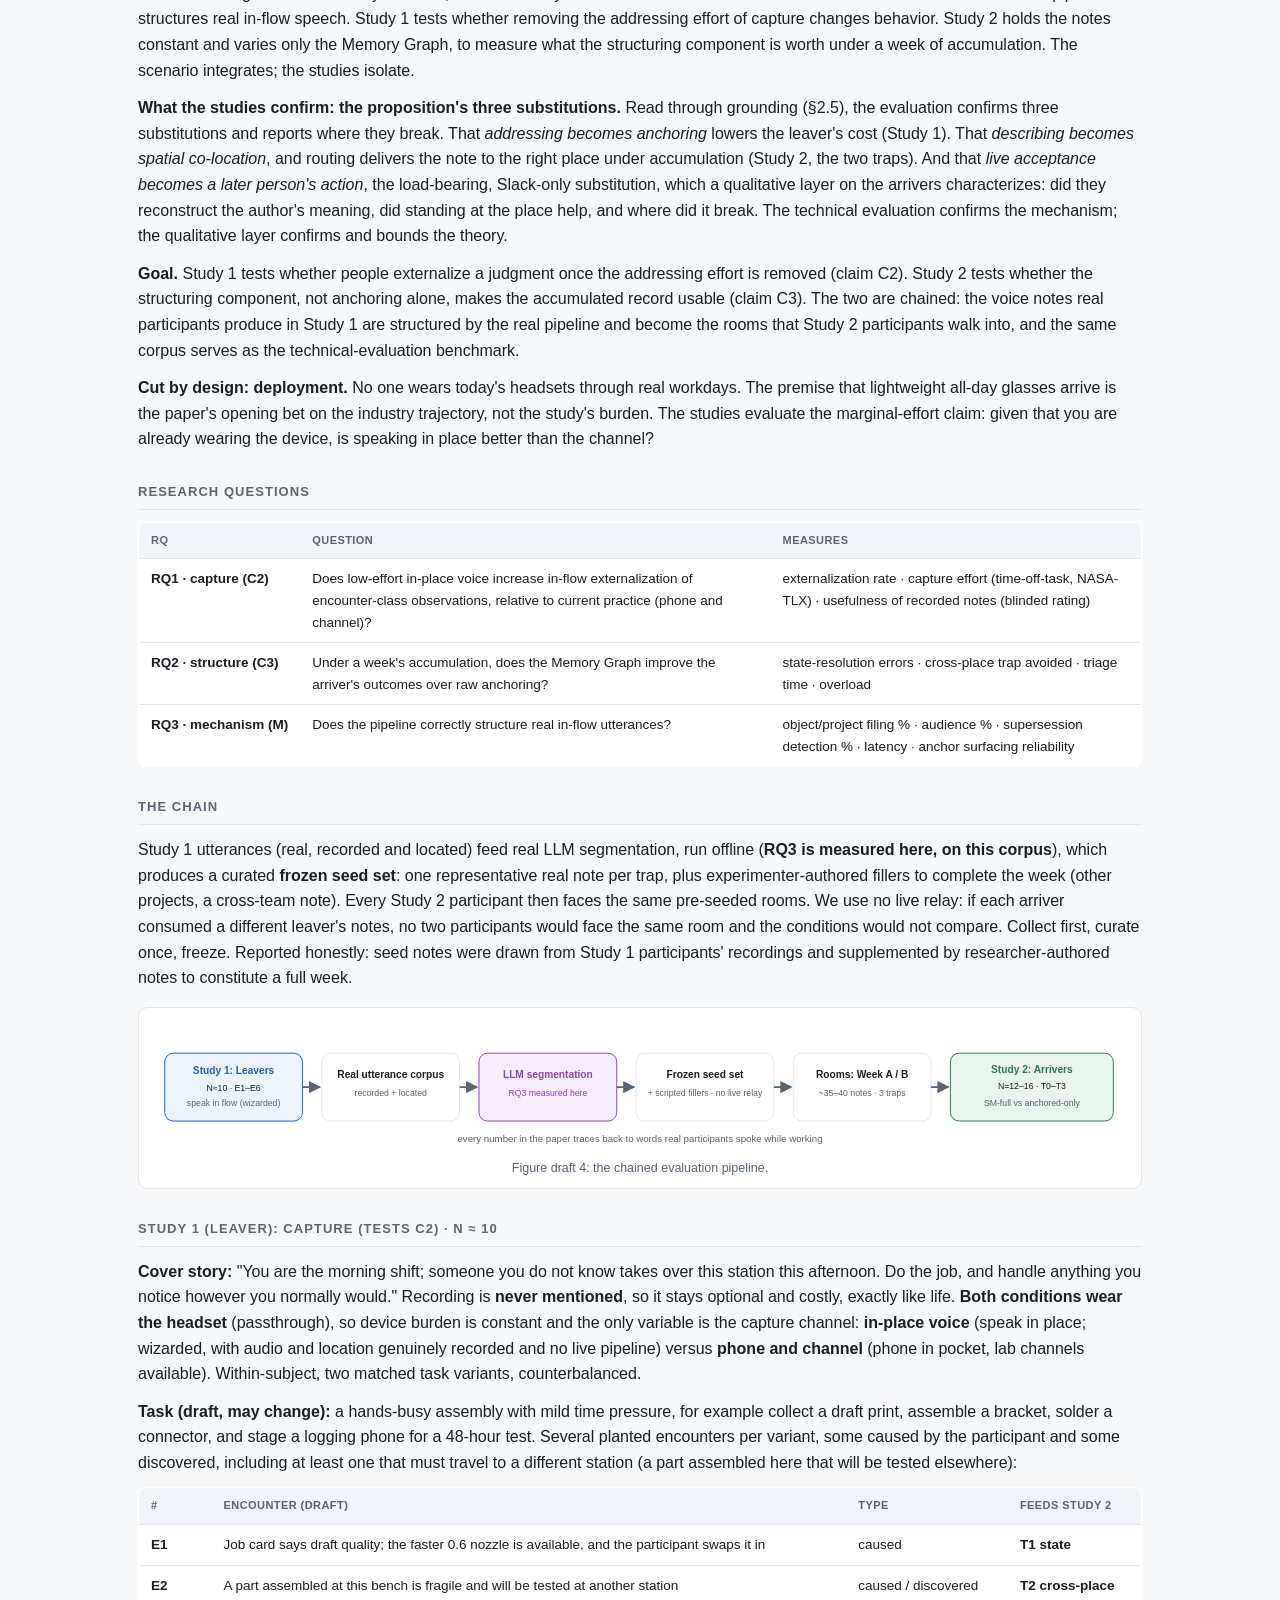
==== commit 231e2c40: "Proposal becomes the home page and first tab; model papers linked by DOI; storyboard link in Scenari" ====
--- a/archive_fulldoc.html
+++ b/archive_fulldoc.html
@@ -9,11 +9,11 @@
 <body>
 <nav class="tabs"><div class="tabs-inner">
   <span class="brand">Spatial Memory</span>
+  <a href="proposal.html">Proposal</a>
   <a href="design_doc.html">Full Doc</a>
   <a href="grounding.html">Framing</a>
   <a href="concept.html">Concept</a>
   <a href="plan.html">Plan</a>
-  <a href="proposal.html">Proposal</a>
   <a href="storyboard.html">Storyboard</a>
   <a href="archive_fulldoc.html" class="active">Archive</a>
 </div></nav>
